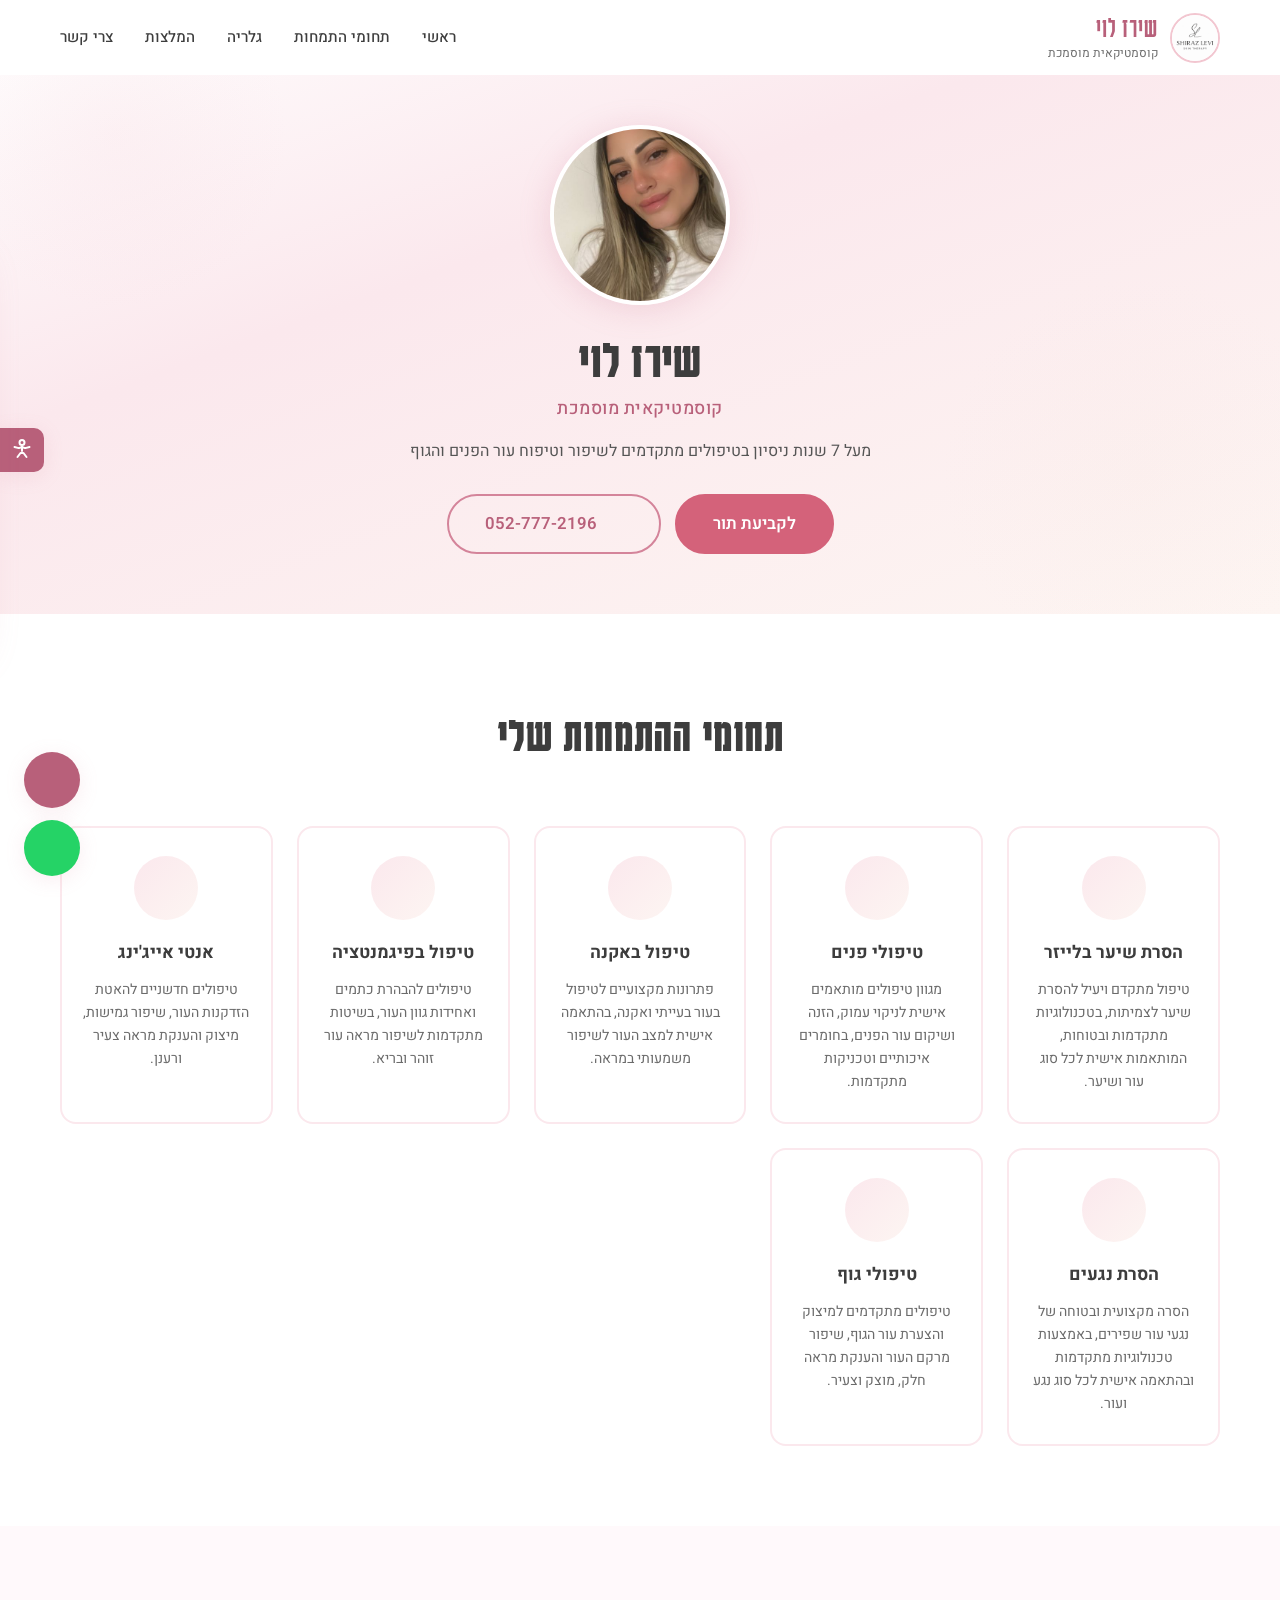
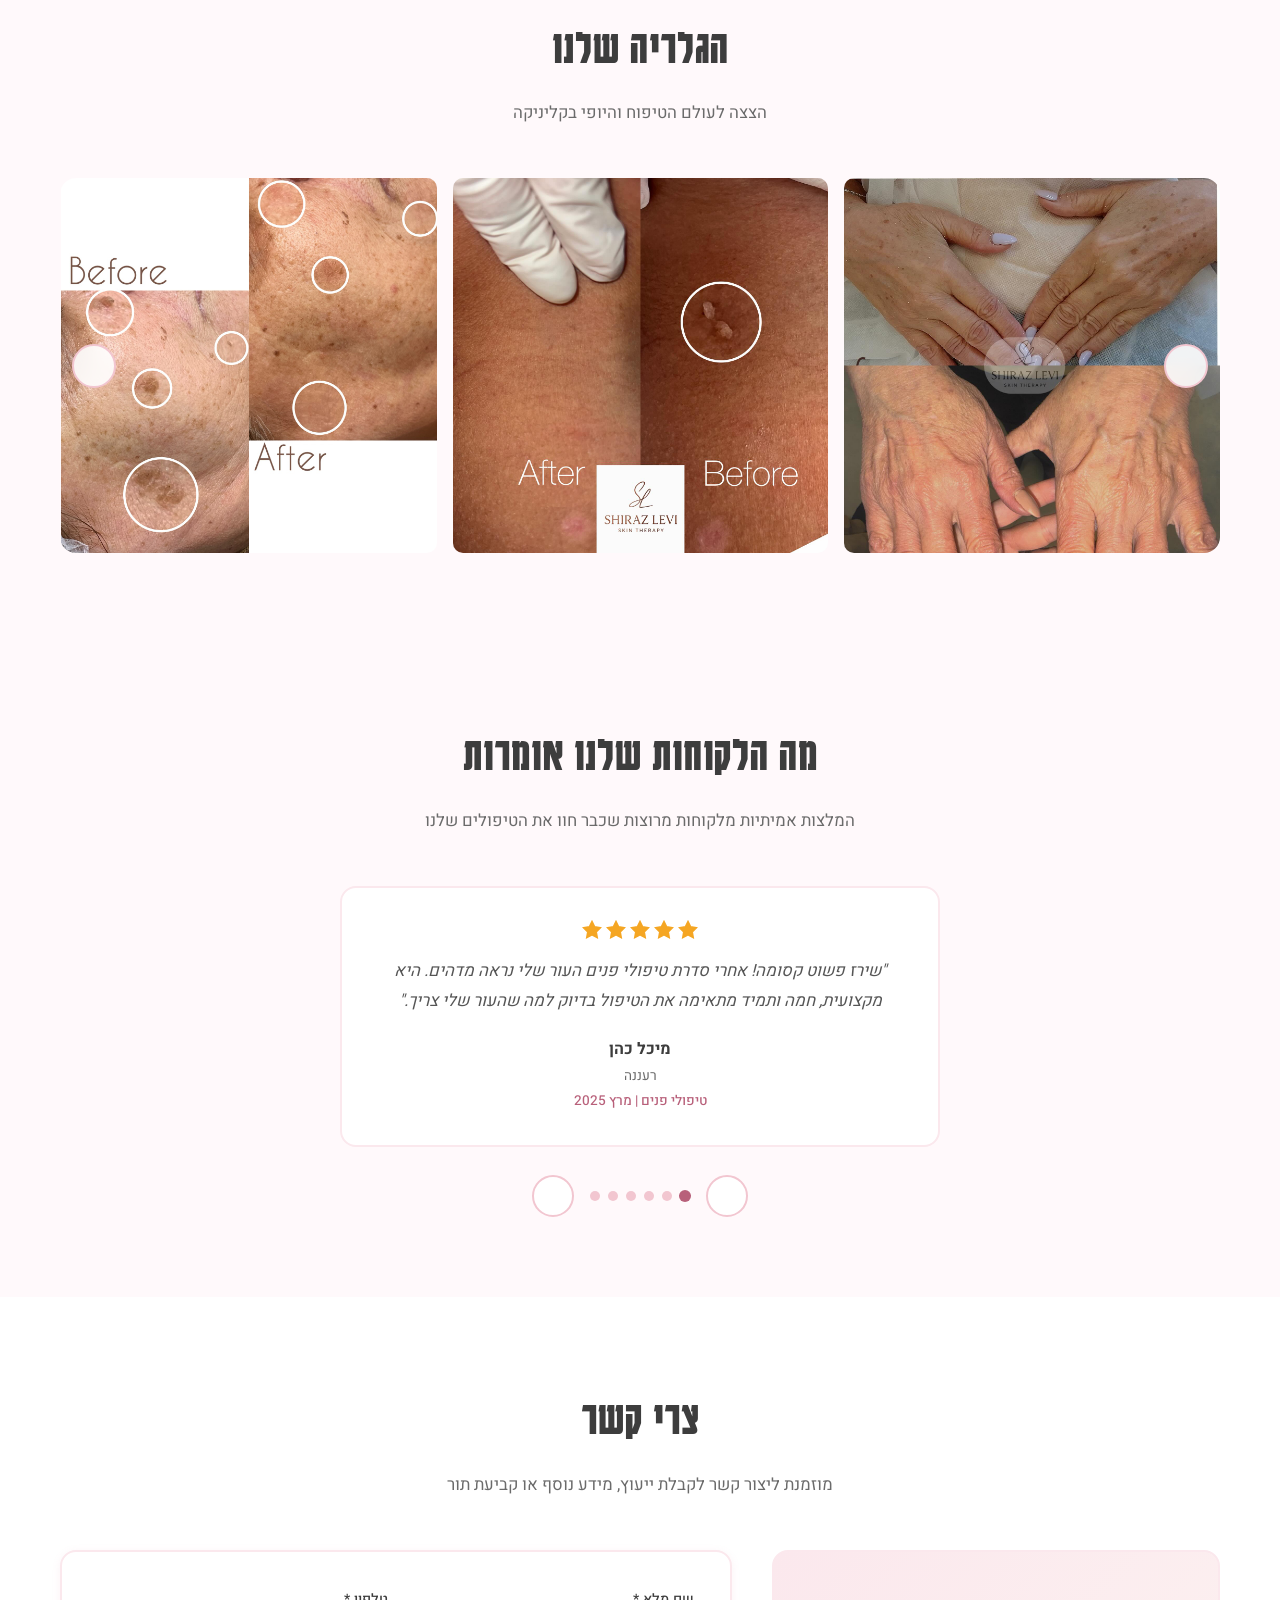
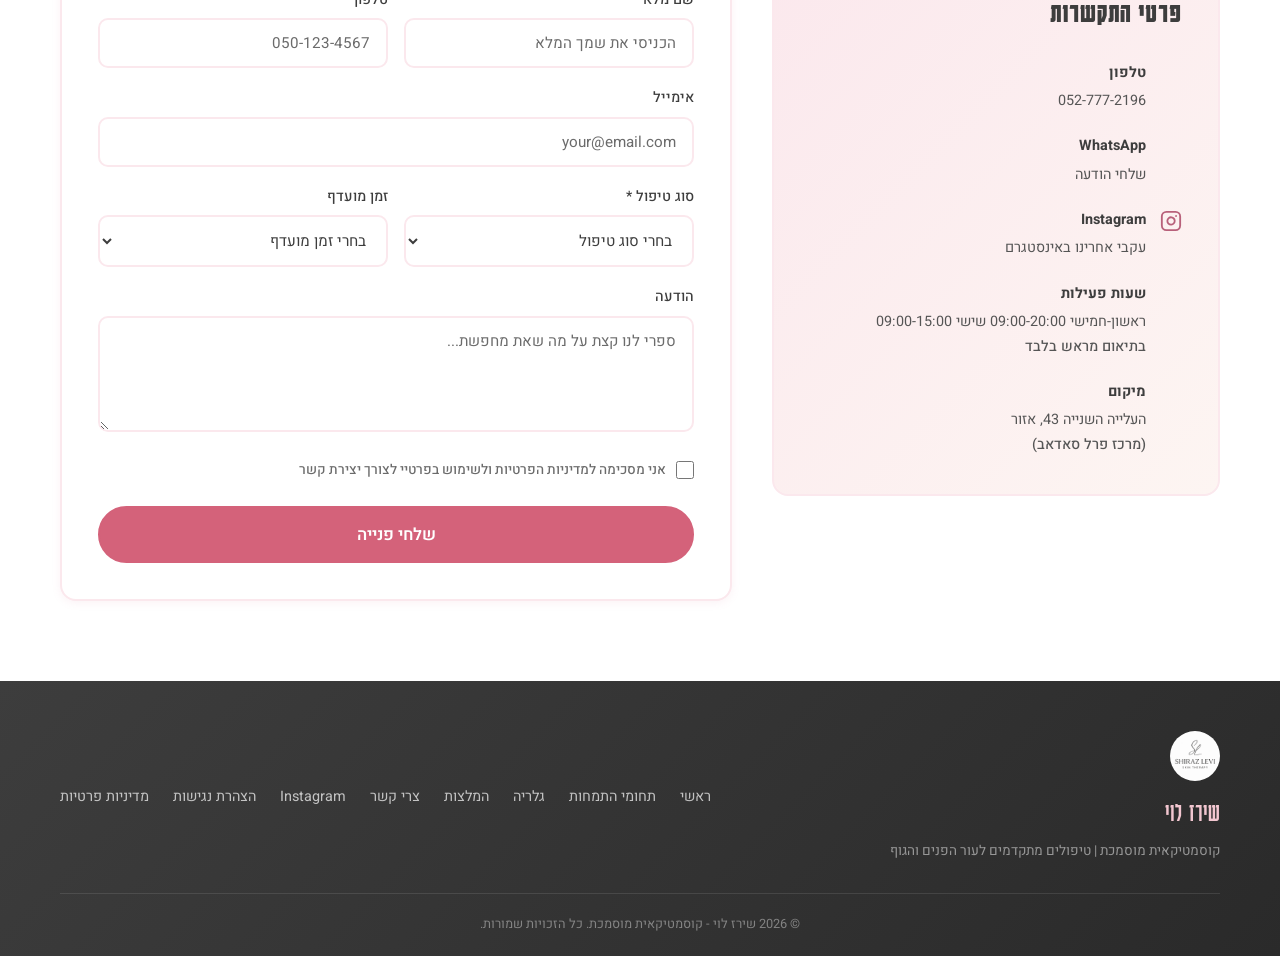
==== index.html @ 53b496c0 "Update hours and add 2 new services - Hours: Sun-Thu 09:00-20:00, Fri 09:00-15:00 - New services: sk" ====
<!DOCTYPE html>
<html lang="he" dir="rtl">
<head>
    <meta charset="UTF-8">
    <meta name="viewport" content="width=device-width, initial-scale=1.0">
    <title>שירז לוי - קוסמטיקאית מוסמכת | טיפולי פנים וגוף מתקדמים</title>
    <meta name="description" content="שירז לוי, קוסמטיקאית מוסמכת עם ניסיון של למעלה מ-7 שנים. טיפולי פנים, הסרת שיער בלייזר, טיפול באקנה, פיגמנטציה ואנטי אייג'ינג.">
    <meta name="keywords" content="קוסמטיקאית, טיפולי פנים, הסרת שיער בלייזר, אקנה, פיגמנטציה, אנטי אייג'ינג, טיפוח עור, שירז לוי">
    <meta property="og:title" content="שירז לוי - קוסמטיקאית מוסמכת">
    <meta property="og:description" content="טיפולי פנים, הסרת שיער בלייזר, טיפול באקנה, פיגמנטציה ואנטי אייג'ינג. מעל 7 שנות ניסיון.">
    <meta property="og:image" content="Images/logo 4.png">
    <meta property="og:type" content="website">
    <link rel="icon" type="image/png" href="Images/logo 4.png">
    <link rel="preconnect" href="https://fonts.googleapis.com">
    <link rel="preconnect" href="https://fonts.gstatic.com" crossorigin>
    <link href="https://fonts.googleapis.com/css2?family=Heebo:wght@300;400;500;600;700&family=Suez+One&family=Karantina:wght@300;400;700&display=swap" rel="stylesheet">
    <link rel="stylesheet" href="style.css">
</head>
<body>
    <!-- Skip Navigation -->
    <a href="#services" class="skip-link">דלגי לתוכן העיקרי</a>

    <!-- Header -->
    <header class="header" id="header">
        <div class="container">
            <nav class="nav">
                <a href="#home" class="logo">
                    <img src="Images/logo 4.png" alt="שירז לוי - קוסמטיקאית" class="logo-img">
                    <div class="logo-text">
                        <span class="logo-name">שירז לוי</span>
                        <span class="logo-title">קוסמטיקאית מוסמכת</span>
                    </div>
                </a>

                <ul class="nav-links" id="navLinks">
                    <li><a href="#home">ראשי</a></li>
                    <li><a href="#services">תחומי התמחות</a></li>
                    <li><a href="#gallery">גלריה</a></li>
                    <li><a href="#testimonials">המלצות</a></li>
                    <li><a href="#contact">צרי קשר</a></li>
                </ul>

                <button class="mobile-menu-btn" id="mobileMenuBtn" aria-label="תפריט">
                    <span></span>
                    <span></span>
                    <span></span>
                </button>
            </nav>
        </div>
    </header>

    <!-- Hero Section -->
    <section class="hero" id="home">
        <div class="hero-decoration hero-decoration--top-left"></div>
        <div class="hero-decoration hero-decoration--bottom-right"></div>
        <div class="container">
            <div class="hero-compact">
                <div class="hero-portrait">
                    <div class="hero-portrait-flip">
                        <div class="hero-portrait-front">
                            <img src="Images/Shiraz Levi.png" alt="שירז לוי - קוסמטיקאית מוסמכת">
                        </div>
                        <div class="hero-portrait-back">
                            <img src="Images/logo 4.png" alt="Shiraz Levi - Skin Therapy">
                        </div>
                    </div>
                </div>
                <h1 class="hero-title">שירז לוי</h1>
                <p class="hero-role">קוסמטיקאית מוסמכת</p>
                <p class="hero-subtitle">מעל 7 שנות ניסיון בטיפולים מתקדמים לשיפור וטיפוח עור הפנים והגוף</p>
                <div class="hero-cta">
                    <a href="#contact" class="btn btn-primary btn-lg">לקביעת תור</a>
                    <a href="tel:052-777-2196" class="btn btn-outline btn-lg">
                        <i data-lucide="phone"></i> 052-777-2196
                    </a>
                </div>
            </div>
        </div>
    </section>

    <!-- Services Section -->
    <section class="services" id="services">
        <div class="container">
            <div class="section-header">
                <h2 class="section-title-script">תחומי ההתמחות שלי</h2>
            </div>
            <div class="services-grid">
                <!-- Service 1: Laser Hair Removal -->
                <div class="service-card" data-animate>
                    <div class="service-icon">
                        <i data-lucide="sparkles"></i>
                    </div>
                    <h3>הסרת שיער בלייזר</h3>
                    <p>טיפול מתקדם ויעיל להסרת שיער לצמיתות, בטכנולוגיות מתקדמות ובטוחות, המותאמות אישית לכל סוג עור ושיער.</p>
                </div>

                <!-- Service 2: Facial Treatments -->
                <div class="service-card" data-animate>
                    <div class="service-icon">
                        <i data-lucide="flower-2"></i>
                    </div>
                    <h3>טיפולי פנים</h3>
                    <p>מגוון טיפולים מותאמים אישית לניקוי עמוק, הזנה ושיקום עור הפנים, בחומרים איכותיים וטכניקות מתקדמות.</p>
                </div>

                <!-- Service 3: Acne Treatment -->
                <div class="service-card" data-animate>
                    <div class="service-icon">
                        <i data-lucide="heart"></i>
                    </div>
                    <h3>טיפול באקנה</h3>
                    <p>פתרונות מקצועיים לטיפול בעור בעייתי ואקנה, בהתאמה אישית למצב העור לשיפור משמעותי במראה.</p>
                </div>

                <!-- Service 4: Pigmentation -->
                <div class="service-card" data-animate>
                    <div class="service-icon">
                        <i data-lucide="sun"></i>
                    </div>
                    <h3>טיפול בפיגמנטציה</h3>
                    <p>טיפולים להבהרת כתמים ואחידות גוון העור, בשיטות מתקדמות לשיפור מראה עור זוהר ובריא.</p>
                </div>

                <!-- Service 5: Anti-Aging -->
                <div class="service-card" data-animate>
                    <div class="service-icon">
                        <i data-lucide="gem"></i>
                    </div>
                    <h3>אנטי אייג'ינג</h3>
                    <p>טיפולים חדשניים להאטת הזדקנות העור, שיפור גמישות, מיצוק והענקת מראה צעיר ורענן.</p>
                </div>

                <!-- Service 6: Skin Lesion Removal -->
                <div class="service-card" data-animate>
                    <div class="service-icon">
                        <i data-lucide="scissors"></i>
                    </div>
                    <h3>הסרת נגעים</h3>
                    <p>הסרה מקצועית ובטוחה של נגעי עור שפירים, באמצעות טכנולוגיות מתקדמות ובהתאמה אישית לכל סוג נגע ועור.</p>
                </div>

                <!-- Service 7: Body Treatments -->
                <div class="service-card" data-animate>
                    <div class="service-icon">
                        <i data-lucide="person-standing"></i>
                    </div>
                    <h3>טיפולי גוף</h3>
                    <p>טיפולים מתקדמים למיצוק והצערת עור הגוף, שיפור מרקם העור והענקת מראה חלק, מוצק וצעיר.</p>
                </div>
            </div>
        </div>
    </section>

    <!-- Gallery Section -->
    <section class="gallery" id="gallery" aria-label="גלריית תמונות">
        <div class="container">
            <div class="section-header">
                <h2 class="section-title-script">הגלריה שלנו</h2>
                <p>הצצה לעולם הטיפוח והיופי בקליניקה</p>
            </div>
            <div class="gallery-slider">
                <div class="gallery-track" id="galleryTrack">
                    <div class="gallery-slide"><img src="Images/shiraz_levi_skin_terapy_1765266962_3783655974285144648_244379514.jpg" alt="תוצאות טיפול הצערת עור כפות הידיים - לפני ואחרי"></div>
                    <div class="gallery-slide"><img src="Images/shiraz_levi_skin_terapy_1763289561_3767068329635489215_244379514.jpg" alt="תוצאות הסרת נגעי עור - לפני ואחרי"></div>
                    <div class="gallery-slide"><img src="Images/shiraz_levi_skin_terapy_1751810030_3670771044306742542_244379514.jpg" alt="תוצאות טיפול בפיגמנטציה בעור הפנים - לפני ואחרי"></div>
                    <div class="gallery-slide"><img src="Images/shiraz_levi_skin_terapy_1751810030_3670771044315078983_244379514.jpg" alt="תוצאות טיפול לשיפור מרקם עור הפנים - לפני ואחרי"></div>
                    <div class="gallery-slide"><img src="Images/shiraz_levi_skin_terapy_1742915886_3596161557306877228_244379514.jpg" alt="תוצאות טיפול באקנה ושיפור מראה העור - לפני ואחרי"></div>
                    <div class="gallery-slide"><img src="Images/shiraz_levi_skin_terapy_1738851873_3562070149000539733_244379514.jpg" alt="תוצאות הסרת שומה קוסמטית - לפני ואחרי"></div>
                    <div class="gallery-slide"><img src="Images/shiraz_levi_skin_terapy_1742228384_3590394375188884012_244379514.jpg" alt="שלבי טיפול להסרת נגע עור ושיקום - ארבעה שלבים"></div>
                    <div class="gallery-slide"><img src="Images/shiraz_levi_skin_terapy_1733422659_3516526599421028712_244379514.jpg" alt="תוצאות טיפול בפיגמנטציה ואקנה בעור הפנים"></div>
                    <div class="gallery-slide"><img src="Images/shiraz_levi_skin_terapy_1732994319_3512933423649050347_244379514.jpg" alt="מוצרי טיפוח מקצועיים של Circadia בקליניקה"></div>
                    <div class="gallery-slide"><img src="Images/shiraz_levi_skin_terapy_1723986826_3437373096136279384_244379514.jpg" alt="מידע על חומצה סליצילית - יתרונות לטיפוח העור"></div>
                    <div class="gallery-slide"><img src="Images/shiraz_levi_skin_terapy_1723724482_3435172397868768382_244379514.jpg" alt="תוצאות טיפול אנטי אייג'ינג באזור הצוואר - לפני ואחרי"></div>
                    <div class="gallery-slide"><img src="Images/shiraz_levi_skin_terapy_1721024758_3412525466390779004_244379514.jpg" alt="תוצאות טיפול באקנה בעור הפנים - ארבעה שלבי שיפור"></div>
                    <div class="gallery-slide"><img src="Images/shiraz_levi_skin_terapy_1721024758_3412525466390733743_244379514.jpg" alt="תוצאות טיפול באקנה באזור הלחי והסנטר - לפני ואחרי"></div>
                    <div class="gallery-slide"><img src="Images/shiraz_levi_skin_terapy_1719327578_3398288487642025199_244379514.jpg" alt="תוצאות טיפול אנטי אייג'ינג להחלקת קמטים במצח - לפני ואחרי"></div>
                    <div class="gallery-slide"><img src="Images/shiraz_levi_skin_terapy_1714668367_3359204195389566390_244379514.jpg" alt="תוצאות טיפול לשיפור מרקם עור הפנים ואקנה - לפני ואחרי"></div>
                    <div class="gallery-slide"><img src="Images/shiraz_levi_skin_terapy_1714668581_3359205993361862886_244379514.jpg" alt="תוצאות טיפול פנים להענקת זוהר ומראה רענן - לפני ואחרי"></div>
                    <div class="gallery-slide"><img src="Images/shiraz_levi_skin_terapy_1715152961_3363269262045153929_244379514.jpg" alt="תוצאות טיפול באקנה באזור הסנטר והלסת - לפני ואחרי"></div>
                </div>
                <button class="gallery-btn gallery-btn--prev" id="galleryPrev" aria-label="הקודם">
                    <i data-lucide="chevron-right"></i>
                </button>
                <button class="gallery-btn gallery-btn--next" id="galleryNext" aria-label="הבא">
                    <i data-lucide="chevron-left"></i>
                </button>
            </div>
        </div>
    </section>

    <!-- Testimonials Section -->
    <section class="testimonials" id="testimonials">
        <div class="container">
            <div class="section-header">
                <h2 class="section-title-script">מה הלקוחות שלנו אומרות</h2>
                <p>המלצות אמיתיות מלקוחות מרוצות שכבר חוו את הטיפולים שלנו</p>
            </div>
            <div class="testimonials-carousel">
                <div class="testimonials-track" id="testimonialsTrack">
                    <!-- Testimonials injected by JS -->
                </div>
                <div class="carousel-controls">
                    <button class="carousel-btn prev" id="prevBtn" aria-label="הקודם">
                        <i data-lucide="chevron-right"></i>
                    </button>
                    <div class="carousel-dots" id="carouselDots"></div>
                    <button class="carousel-btn next" id="nextBtn" aria-label="הבא">
                        <i data-lucide="chevron-left"></i>
                    </button>
                </div>
            </div>
        </div>
    </section>

    <!-- Contact Section -->
    <section class="contact" id="contact">
        <div class="container">
            <div class="section-header">
                <h2 class="section-title-script">צרי קשר</h2>
                <p>מוזמנת ליצור קשר לקבלת ייעוץ, מידע נוסף או קביעת תור</p>
            </div>
            <div class="contact-grid">
                <!-- Contact Info -->
                <div class="contact-info">
                    <div class="contact-card">
                        <h3>פרטי התקשרות</h3>
                        <div class="contact-item">
                            <i data-lucide="phone"></i>
                            <div>
                                <strong>טלפון</strong>
                                <a href="tel:052-777-2196">052-777-2196</a>
                            </div>
                        </div>
                        <div class="contact-item">
                            <i data-lucide="message-circle"></i>
                            <div>
                                <strong>WhatsApp</strong>
                                <a href="https://wa.me/972527772196">שלחי הודעה</a>
                            </div>
                        </div>
                        <div class="contact-item">
                            <svg xmlns="http://www.w3.org/2000/svg" width="22" height="22" viewBox="0 0 24 24" fill="none" stroke="currentColor" stroke-width="2" stroke-linecap="round" stroke-linejoin="round"><rect x="2" y="2" width="20" height="20" rx="5" ry="5"></rect><path d="M16 11.37A4 4 0 1 1 12.63 8 4 4 0 0 1 16 11.37z"></path><line x1="17.5" y1="6.5" x2="17.51" y2="6.5"></line></svg>
                            <div>
                                <strong>Instagram</strong>
                                <a href="https://www.instagram.com/shiraz_levi_skin_terapy/" target="_blank" rel="noopener">עקבי אחרינו באינסטגרם</a>
                            </div>
                        </div>
                        <div class="contact-item">
                            <i data-lucide="clock"></i>
                            <div>
                                <strong>שעות פעילות</strong>
                                <span>ראשון-חמישי 09:00-20:00</span>
                                <span>שישי 09:00-15:00</span>
                                <span class="contact-note">בתיאום מראש בלבד</span>
                            </div>
                        </div>
                        <div class="contact-item">
                            <i data-lucide="map-pin"></i>
                            <div>
                                <strong>מיקום</strong>
                                <span>העלייה השנייה 43, אזור</span>
                                <span class="contact-note">(מרכז פרל סאדאב)</span>
                            </div>
                        </div>
                    </div>
                </div>

                <!-- Contact Form -->
                <div class="contact-form-wrapper">
                    <form class="contact-form" id="contactForm">
                        <div class="form-row">
                            <div class="form-group">
                                <label for="fullName">שם מלא *</label>
                                <input type="text" id="fullName" name="fullName" placeholder="הכניסי את שמך המלא" required>
                            </div>
                            <div class="form-group">
                                <label for="phone">טלפון *</label>
                                <input type="tel" id="phone" name="phone" placeholder="050-123-4567" required>
                            </div>
                        </div>
                        <div class="form-group">
                            <label for="email">אימייל</label>
                            <input type="email" id="email" name="email" placeholder="your@email.com">
                        </div>
                        <div class="form-row">
                            <div class="form-group">
                                <label for="topic">סוג טיפול *</label>
                                <select id="topic" name="topic" required>
                                    <option value="">בחרי סוג טיפול</option>
                                    <option value="LaserHairRemoval">הסרת שיער בלייזר</option>
                                    <option value="FacialTreatment">טיפולי פנים</option>
                                    <option value="Acne">טיפול באקנה</option>
                                    <option value="Pigmentation">טיפול בפיגמנטציה</option>
                                    <option value="AntiAging">אנטי אייג'ינג</option>
                                    <option value="LesionRemoval">הסרת נגעים</option>
                                    <option value="BodyTreatment">טיפולי גוף - מיצוק והצערה</option>
                                    <option value="Consultation">ייעוץ</option>
                                    <option value="Other">אחר</option>
                                </select>
                            </div>
                            <div class="form-group">
                                <label for="preferredTime">זמן מועדף</label>
                                <select id="preferredTime" name="preferredTime">
                                    <option value="">בחרי זמן מועדף</option>
                                    <option value="Morning">בוקר (09:00-12:00)</option>
                                    <option value="Noon">צהריים (12:00-15:00)</option>
                                    <option value="Afternoon">אחר הצהריים (15:00-18:00)</option>
                                    <option value="Evening">ערב (18:00-20:00)</option>
                                    <option value="Flexible">גמישה</option>
                                </select>
                            </div>
                        </div>
                        <div class="form-group">
                            <label for="message">הודעה</label>
                            <textarea id="message" name="message" rows="4" placeholder="ספרי לנו קצת על מה שאת מחפשת..."></textarea>
                        </div>
                        <div class="form-group form-checkbox">
                            <input type="checkbox" id="privacy" name="privacy" required>
                            <label for="privacy">אני מסכימה ל<a href="privacy.html" target="_blank">מדיניות הפרטיות</a> ולשימוש בפרטיי לצורך יצירת קשר</label>
                        </div>
                        <button type="submit" class="btn btn-primary btn-lg btn-full">
                            שלחי פנייה
                        </button>
                    </form>
                </div>
            </div>
        </div>
    </section>

    <!-- Footer -->
    <footer class="footer">
        <div class="container">
            <div class="footer-content">
                <div class="footer-brand">
                    <img src="Images/logo 4.png" alt="שירז לוי" class="footer-logo">
                    <p class="footer-name">שירז לוי</p>
                    <p class="footer-tagline">קוסמטיקאית מוסמכת | טיפולים מתקדמים לעור הפנים והגוף</p>
                </div>
                <div class="footer-links">
                    <a href="#home">ראשי</a>
                    <a href="#services">תחומי התמחות</a>
                    <a href="#gallery">גלריה</a>
                    <a href="#testimonials">המלצות</a>
                    <a href="#contact">צרי קשר</a>
                    <a href="https://www.instagram.com/shiraz_levi_skin_terapy/" target="_blank" rel="noopener">Instagram</a>
                    <a href="accessibility.html">הצהרת נגישות</a>
                    <a href="privacy.html">מדיניות פרטיות</a>
                </div>
            </div>
            <div class="footer-bottom">
                <p>&copy; 2026 שירז לוי - קוסמטיקאית מוסמכת. כל הזכויות שמורות.</p>
            </div>
        </div>
    </footer>

    <!-- Floating Action Buttons -->
    <div class="fab-container">
        <a href="tel:052-777-2196" class="fab fab-phone" aria-label="התקשרי עכשיו">
            <i data-lucide="phone"></i>
        </a>
        <a href="https://wa.me/972527772196?text=היי שירז, אשמח לקבוע תור לטיפול" class="fab fab-whatsapp" aria-label="WhatsApp">
            <i data-lucide="message-circle"></i>
        </a>
    </div>

    <!-- Scripts -->
    <script src="https://unpkg.com/lucide@0.460.0"></script>
    <script src="script.js"></script>
</body>
</html>
---- style.css ----
/* ===== CSS Variables ===== */
:root {
    --primary: #D4849A;
    --primary-light: #F2C6D0;
    --primary-lighter: #FBE8ED;
    --primary-dark: #B8607A;
    --accent: #E8A0B4;
    --cta: #D4627A;
    --cta-hover: #C04D65;
    --nude: #F5E1DA;
    --nude-light: #FDF5F2;
    --charcoal: #3D3D3D;
    --text: #555555;
    --text-light: #6B6B6B;
    --gray-50: #FFF9FB;
    --gray-100: #FFF0F5;
    --white: #FFFFFF;
    --shadow-sm: 0 2px 8px rgba(212, 132, 154, 0.1);
    --shadow-md: 0 4px 20px rgba(212, 132, 154, 0.15);
    --shadow-lg: 0 8px 40px rgba(212, 132, 154, 0.2);
    --radius: 16px;
    --radius-sm: 10px;
    --radius-lg: 24px;
    --transition: 0.3s ease;
    --font-body: 'Heebo', sans-serif;
    --font-script: 'Karantina', cursive;
    --font-elegant: 'Suez One', serif;
}

/* ===== Reset & Base ===== */
*,
*::before,
*::after {
    box-sizing: border-box;
    margin: 0;
    padding: 0;
}

html {
    scroll-behavior: smooth;
    direction: rtl;
}

body {
    font-family: var(--font-body);
    color: var(--text);
    background: var(--white);
    line-height: 1.7;
    overflow-x: hidden;
}

a {
    text-decoration: none;
    color: inherit;
    transition: color var(--transition);
}

img {
    max-width: 100%;
    height: auto;
    display: block;
}

ul {
    list-style: none;
}

.container {
    max-width: 1200px;
    margin: 0 auto;
    padding: 0 20px;
}

/* ===== Buttons ===== */
.btn {
    display: inline-flex;
    align-items: center;
    justify-content: center;
    gap: 8px;
    padding: 12px 28px;
    border: 2px solid transparent;
    border-radius: 50px;
    font-family: var(--font-body);
    font-size: 1rem;
    font-weight: 600;
    cursor: pointer;
    transition: all var(--transition);
    white-space: nowrap;
}

.btn svg,
.btn i {
    width: 18px;
    height: 18px;
}

.btn-primary {
    background: var(--cta);
    color: var(--white);
    border-color: var(--cta);
}

.btn-primary:hover {
    background: var(--cta-hover);
    border-color: var(--cta-hover);
    transform: translateY(-2px);
    box-shadow: var(--shadow-md);
}

.btn-outline {
    background: transparent;
    color: var(--primary-dark);
    border-color: var(--primary);
}

.btn-outline:hover {
    background: var(--primary);
    color: var(--white);
    transform: translateY(-2px);
}

.btn-cta {
    background: var(--cta);
    color: var(--white);
    border-color: var(--cta);
    padding: 14px 36px;
    font-size: 1.1rem;
}

.btn-cta:hover {
    background: var(--cta-hover);
    border-color: var(--cta-hover);
    transform: translateY(-2px);
    box-shadow: var(--shadow-lg);
}

.btn-lg {
    padding: 14px 36px;
    font-size: 1.05rem;
}

.btn-full {
    width: 100%;
}

/* ===== Header ===== */
.header {
    position: fixed;
    top: 0;
    left: 0;
    right: 0;
    z-index: 1000;
    background: rgba(255, 255, 255, 0.97);
    backdrop-filter: blur(10px);
    transition: box-shadow var(--transition);
}

.header.scrolled {
    box-shadow: 0 2px 20px rgba(212, 132, 154, 0.12);
}

.nav {
    display: flex;
    align-items: center;
    justify-content: space-between;
    height: 75px;
}

.logo {
    display: flex;
    align-items: center;
    gap: 12px;
}

.logo-img {
    width: 50px;
    height: 50px;
    border-radius: 50%;
    object-fit: cover;
    border: 2.5px solid var(--primary-light);
}

.logo-text {
    display: flex;
    flex-direction: column;
}

.logo-name {
    font-family: var(--font-script);
    font-size: 1.8rem;
    color: var(--primary-dark);
    line-height: 1.1;
    letter-spacing: 1px;
}

.logo-title {
    font-size: 0.75rem;
    color: var(--text-light);
    font-weight: 400;
}

.nav-links {
    display: flex;
    align-items: center;
    gap: 32px;
}

.nav-links a {
    font-size: 0.95rem;
    font-weight: 500;
    color: var(--charcoal);
    position: relative;
    padding: 4px 0;
}

.nav-links a::after {
    content: '';
    position: absolute;
    bottom: 0;
    right: 0;
    width: 0;
    height: 2px;
    background: var(--primary);
    transition: width var(--transition);
    border-radius: 2px;
}

.nav-links a:hover::after,
.nav-links a.active::after {
    width: 100%;
}

.nav-links a:hover {
    color: var(--primary-dark);
}

/* Mobile Menu Button */
.mobile-menu-btn {
    display: none;
    flex-direction: column;
    gap: 5px;
    background: none;
    border: none;
    cursor: pointer;
    padding: 8px;
}

.mobile-menu-btn span {
    display: block;
    width: 26px;
    height: 2.5px;
    background: var(--charcoal);
    border-radius: 3px;
    transition: all var(--transition);
}

.mobile-menu-btn.active span:nth-child(1) {
    transform: translateY(7.5px) rotate(45deg);
}

.mobile-menu-btn.active span:nth-child(2) {
    opacity: 0;
}

.mobile-menu-btn.active span:nth-child(3) {
    transform: translateY(-7.5px) rotate(-45deg);
}

/* ===== Hero Section ===== */
.hero {
    position: relative;
    display: flex;
    align-items: center;
    background: linear-gradient(160deg, var(--white) 0%, var(--primary-lighter) 40%, var(--nude-light) 100%);
    padding-top: 75px;
    overflow: hidden;
}

.hero-decoration {
    position: absolute;
    border-radius: 50%;
    pointer-events: none;
    opacity: 0.12;
}

.hero-decoration--top-left {
    top: -40px;
    left: -60px;
    background: radial-gradient(circle, var(--primary-light) 0%, transparent 70%);
    width: 350px;
    height: 350px;
}

.hero-decoration--bottom-right {
    bottom: -60px;
    right: -60px;
    background: radial-gradient(circle, var(--nude) 0%, transparent 70%);
    width: 400px;
    height: 400px;
}

.hero-compact {
    display: flex;
    flex-direction: column;
    align-items: center;
    text-align: center;
    padding: 50px 0 60px;
    position: relative;
    z-index: 2;
}

.hero-portrait {
    margin-bottom: 24px;
    perspective: 800px;
}

.hero-portrait-flip {
    width: 180px;
    height: 180px;
    position: relative;
    transition: transform 0.7s ease;
    transform-style: preserve-3d;
    cursor: pointer;
}

.hero-portrait:hover .hero-portrait-flip {
    transform: rotateY(180deg);
}

.hero-portrait-front,
.hero-portrait-back {
    position: absolute;
    inset: 0;
    border-radius: 50%;
    overflow: hidden;
    backface-visibility: hidden;
    border: 4px solid var(--white);
    box-shadow: 0 4px 30px rgba(212, 132, 154, 0.25);
}

.hero-portrait-front img,
.hero-portrait-back img {
    width: 100%;
    height: 100%;
    object-fit: cover;
}

.hero-portrait-back {
    transform: rotateY(180deg);
    background: var(--white);
}

.hero-portrait-back img {
    object-fit: contain;
    padding: 10px;
}

.hero-title {
    font-family: var(--font-script);
    font-size: 3.2rem;
    color: var(--charcoal);
    margin-bottom: 4px;
    line-height: 1.2;
    letter-spacing: 1px;
}

.hero-role {
    font-size: 1.1rem;
    color: var(--primary-dark);
    font-weight: 500;
    margin-bottom: 14px;
    letter-spacing: 0.5px;
}

.hero-subtitle {
    font-size: 1rem;
    color: var(--text);
    line-height: 1.7;
    max-width: 480px;
    margin-bottom: 28px;
}

.hero-cta {
    display: flex;
    gap: 14px;
    flex-wrap: wrap;
    justify-content: center;
}

/* ===== Section Headers ===== */
.section-header {
    text-align: center;
    margin-bottom: 50px;
}

.section-title-script {
    font-family: var(--font-script);
    font-size: 3rem;
    color: var(--charcoal);
    margin-bottom: 12px;
    letter-spacing: 1px;
}

.section-header p {
    font-size: 1.05rem;
    color: var(--text-light);
    max-width: 600px;
    margin: 0 auto;
}

/* ===== Services Section ===== */
.services {
    padding: 80px 0;
    background: var(--white);
}

.services-grid {
    display: grid;
    grid-template-columns: repeat(auto-fit, minmax(200px, 1fr));
    gap: 24px;
}

.service-card {
    background: var(--white);
    border: 2px solid var(--primary-lighter);
    border-radius: var(--radius);
    padding: 28px 20px;
    text-align: center;
    transition: all var(--transition);
    opacity: 0;
    transform: translateY(30px);
}

.service-card.animate-in {
    opacity: 1;
    transform: translateY(0);
}

.service-card:hover {
    transform: translateY(-6px);
    box-shadow: var(--shadow-md);
    border-color: var(--primary-light);
}

.service-icon {
    width: 64px;
    height: 64px;
    border-radius: 50%;
    background: linear-gradient(135deg, var(--primary-lighter), var(--nude-light));
    display: flex;
    align-items: center;
    justify-content: center;
    margin: 0 auto 18px;
    transition: all var(--transition);
}

.service-icon i,
.service-icon svg {
    width: 28px;
    height: 28px;
    color: var(--primary-dark);
}

.service-card:hover .service-icon {
    background: linear-gradient(135deg, var(--primary-light), var(--primary));
}

.service-card:hover .service-icon i,
.service-card:hover .service-icon svg {
    color: var(--white);
}

.service-card h3 {
    font-size: 1.1rem;
    font-weight: 700;
    color: var(--charcoal);
    margin-bottom: 10px;
}

.service-card p {
    font-size: 0.88rem;
    color: var(--text-light);
    line-height: 1.65;
}

/* ===== Gallery Section ===== */
.gallery {
    padding: 80px 0;
    background: var(--gray-50);
}

.gallery-slider {
    position: relative;
    overflow: hidden;
    border-radius: var(--radius);
}

.gallery-track {
    display: flex;
    transition: transform 0.5s ease;
    gap: 16px;
}

.gallery-slide {
    flex: 0 0 calc(33.333% - 11px);
    border-radius: var(--radius-sm);
    overflow: hidden;
    aspect-ratio: 1 / 1;
    cursor: pointer;
}

.gallery-slide img {
    width: 100%;
    height: 100%;
    object-fit: cover;
    transition: transform 0.4s ease;
}

.gallery-slide:hover img,
.gallery-slide:focus-visible img {
    transform: scale(1.05);
}

.gallery-slide:focus-visible {
    outline: 3px solid var(--primary-dark);
    outline-offset: 2px;
}

.gallery-btn {
    position: absolute;
    top: 50%;
    transform: translateY(-50%);
    width: 44px;
    height: 44px;
    border-radius: 50%;
    border: 2px solid var(--primary-light);
    background: rgba(255, 255, 255, 0.9);
    backdrop-filter: blur(8px);
    cursor: pointer;
    display: flex;
    align-items: center;
    justify-content: center;
    color: var(--primary-dark);
    z-index: 5;
    transition: all var(--transition);
}

.gallery-btn:hover {
    background: var(--primary);
    border-color: var(--primary);
    color: var(--white);
}

.gallery-btn svg {
    width: 22px;
    height: 22px;
}

.gallery-btn--prev {
    right: 12px;
}

.gallery-btn--next {
    left: 12px;
}

/* Gallery Lightbox */
.gallery-lightbox {
    position: fixed;
    inset: 0;
    background: rgba(0, 0, 0, 0.85);
    z-index: 2000;
    display: flex;
    align-items: center;
    justify-content: center;
    opacity: 0;
    pointer-events: none;
    transition: opacity 0.3s ease;
}

.gallery-lightbox.active {
    opacity: 1;
    pointer-events: all;
}

.gallery-lightbox img {
    max-width: 90%;
    max-height: 85vh;
    border-radius: var(--radius-sm);
    object-fit: contain;
}

.gallery-lightbox-close {
    position: absolute;
    top: 20px;
    left: 20px;
    width: 44px;
    height: 44px;
    border-radius: 50%;
    border: none;
    background: rgba(255, 255, 255, 0.15);
    color: var(--white);
    cursor: pointer;
    display: flex;
    align-items: center;
    justify-content: center;
    font-size: 1.5rem;
    transition: background var(--transition);
}

.gallery-lightbox-close:hover {
    background: rgba(255, 255, 255, 0.3);
}

@media (max-width: 768px) {
    .gallery-slide {
        flex: 0 0 calc(50% - 8px);
    }
}

@media (max-width: 480px) {
    .gallery-slide {
        flex: 0 0 100%;
    }
}

/* ===== Testimonials ===== */
.testimonials {
    padding: 80px 0;
    background: var(--gray-50);
}

.testimonials-carousel {
    position: relative;
    overflow: hidden;
    margin: 0 -20px;
    padding: 0 20px;
}

.testimonials-track {
    display: flex;
    transition: transform 0.5s ease;
}

.testimonial-card {
    flex: 0 0 100%;
    padding: 0 10px;
}

.testimonial-inner {
    background: var(--white);
    border-radius: var(--radius);
    padding: 32px;
    border: 2px solid var(--primary-lighter);
    text-align: center;
    max-width: 600px;
    margin: 0 auto;
}

.testimonial-stars {
    display: flex;
    justify-content: center;
    gap: 4px;
    margin-bottom: 16px;
}

.testimonial-stars svg {
    width: 20px;
    height: 20px;
    fill: #F5A623;
    stroke: #F5A623;
}

.testimonial-text {
    font-size: 1.05rem;
    color: var(--text);
    line-height: 1.8;
    margin-bottom: 20px;
    font-style: italic;
}

.testimonial-author {
    display: flex;
    flex-direction: column;
    align-items: center;
    gap: 2px;
}

.testimonial-name {
    font-weight: 700;
    color: var(--charcoal);
    font-size: 1rem;
}

.testimonial-location {
    color: var(--text-light);
    font-size: 0.85rem;
}

.testimonial-service {
    color: var(--primary-dark);
    font-size: 0.85rem;
    font-weight: 500;
}

.carousel-controls {
    display: flex;
    align-items: center;
    justify-content: center;
    gap: 16px;
    margin-top: 28px;
}

.carousel-btn {
    width: 42px;
    height: 42px;
    border-radius: 50%;
    border: 2px solid var(--primary-light);
    background: var(--white);
    cursor: pointer;
    display: flex;
    align-items: center;
    justify-content: center;
    transition: all var(--transition);
    color: var(--primary-dark);
}

.carousel-btn:hover {
    background: var(--primary);
    border-color: var(--primary);
    color: var(--white);
}

.carousel-btn svg {
    width: 20px;
    height: 20px;
}

.carousel-dots {
    display: flex;
    gap: 8px;
}

.carousel-dot {
    width: 10px;
    height: 10px;
    border-radius: 50%;
    background: var(--primary-light);
    border: none;
    cursor: pointer;
    transition: all var(--transition);
}

.carousel-dot.active {
    background: var(--primary-dark);
    transform: scale(1.2);
}

/* ===== Contact Section ===== */
.contact {
    padding: 80px 0;
    background: var(--white);
}

.contact-grid {
    display: grid;
    grid-template-columns: 1fr 1.5fr;
    gap: 40px;
    align-items: start;
}

.contact-card {
    background: linear-gradient(135deg, var(--primary-lighter) 0%, var(--nude-light) 100%);
    border-radius: var(--radius);
    padding: 36px;
    border: 2px solid var(--primary-lighter);
}

.contact-card h3 {
    font-family: var(--font-script);
    font-size: 1.8rem;
    color: var(--charcoal);
    margin-bottom: 24px;
    letter-spacing: 1px;
}

.contact-item {
    display: flex;
    align-items: flex-start;
    gap: 14px;
    margin-bottom: 20px;
}

.contact-item:last-child {
    margin-bottom: 0;
}

.contact-item i,
.contact-item svg {
    width: 22px;
    height: 22px;
    color: var(--primary-dark);
    flex-shrink: 0;
    margin-top: 2px;
}

.contact-item strong {
    display: block;
    color: var(--charcoal);
    font-size: 0.9rem;
    margin-bottom: 2px;
}

.contact-item a,
.contact-item span {
    font-size: 0.9rem;
    color: var(--text);
}

.contact-item a:hover {
    color: var(--primary-dark);
}

.contact-note {
    display: block;
    font-size: 0.8rem;
    color: var(--primary-dark);
    font-weight: 500;
}

/* Contact Form */
.contact-form-wrapper {
    background: var(--white);
    border-radius: var(--radius);
    padding: 36px;
    border: 2px solid var(--primary-lighter);
    box-shadow: var(--shadow-sm);
}

.contact-form .form-row {
    display: grid;
    grid-template-columns: 1fr 1fr;
    gap: 16px;
}

.form-group {
    margin-bottom: 18px;
}

.form-group label {
    display: block;
    font-size: 0.9rem;
    font-weight: 500;
    color: var(--charcoal);
    margin-bottom: 6px;
}

.form-group input,
.form-group select,
.form-group textarea {
    width: 100%;
    padding: 12px 16px;
    border: 2px solid var(--primary-lighter);
    border-radius: var(--radius-sm);
    font-family: var(--font-body);
    font-size: 0.95rem;
    color: var(--charcoal);
    background: var(--white);
    transition: border-color var(--transition), box-shadow var(--transition);
    direction: rtl;
}

.form-group input::placeholder,
.form-group textarea::placeholder {
    color: var(--text-light);
}

.form-group input:focus,
.form-group select:focus,
.form-group textarea:focus {
    outline: none;
    border-color: var(--primary);
    box-shadow: 0 0 0 3px rgba(212, 132, 154, 0.15);
}

.form-checkbox {
    display: flex;
    align-items: center;
    gap: 10px;
    margin-bottom: 24px;
}

.form-checkbox input[type="checkbox"] {
    width: 18px;
    height: 18px;
    accent-color: var(--primary);
    flex-shrink: 0;
}

.form-checkbox label {
    margin-bottom: 0;
    font-size: 0.85rem;
    color: var(--text-light);
}

/* ===== Footer ===== */
.footer {
    background: linear-gradient(135deg, var(--charcoal) 0%, #2a2a2a 100%);
    color: rgba(255, 255, 255, 0.8);
    padding: 50px 0 0;
}

.footer-content {
    display: flex;
    justify-content: space-between;
    align-items: center;
    padding-bottom: 30px;
    border-bottom: 1px solid rgba(255, 255, 255, 0.1);
}

.footer-brand {
    display: flex;
    flex-direction: column;
    align-items: flex-start;
    gap: 6px;
}

.footer-logo {
    width: 50px;
    height: 50px;
    border-radius: 50%;
    object-fit: cover;
    margin-bottom: 4px;
}

.footer-name {
    font-family: var(--font-script);
    font-size: 1.6rem;
    color: var(--primary-light);
    letter-spacing: 1px;
}

.footer-tagline {
    font-size: 0.85rem;
    color: rgba(255, 255, 255, 0.5);
}

.footer-links {
    display: flex;
    gap: 24px;
}

.footer-links a {
    color: rgba(255, 255, 255, 0.7);
    font-size: 0.9rem;
    transition: color var(--transition);
}

.footer-links a:hover {
    color: var(--primary-light);
}

.footer-bottom {
    text-align: center;
    padding: 20px 0;
    font-size: 0.8rem;
    color: rgba(255, 255, 255, 0.4);
}

/* ===== Floating Action Buttons ===== */
.fab-container {
    position: fixed;
    bottom: 24px;
    left: 24px;
    z-index: 999;
    display: flex;
    flex-direction: column;
    gap: 12px;
}

.fab {
    width: 56px;
    height: 56px;
    border-radius: 50%;
    display: flex;
    align-items: center;
    justify-content: center;
    color: var(--white);
    box-shadow: var(--shadow-md);
    transition: all var(--transition);
}

.fab svg,
.fab i {
    width: 24px;
    height: 24px;
}

.fab-phone {
    background: var(--primary-dark);
}

.fab-phone:hover {
    background: var(--primary);
    transform: scale(1.1);
}

.fab-whatsapp {
    background: #25D366;
}

.fab-whatsapp:hover {
    background: #20BD5A;
    transform: scale(1.1);
}

/* ===== Skip Link ===== */
.skip-link {
    position: absolute;
    top: -100%;
    left: 50%;
    transform: translateX(-50%);
    background: var(--cta);
    color: var(--white);
    padding: 12px 24px;
    border-radius: 0 0 var(--radius-sm) var(--radius-sm);
    z-index: 9999;
    font-weight: 600;
    transition: top 0.3s ease;
}

.skip-link:focus {
    top: 0;
}

/* ===== Focus Indicators ===== */
*:focus-visible {
    outline: 3px solid var(--primary-dark);
    outline-offset: 2px;
    border-radius: 4px;
}

button:focus-visible,
a:focus-visible,
input:focus-visible,
select:focus-visible,
textarea:focus-visible {
    outline: 3px solid var(--primary-dark);
    outline-offset: 2px;
}

/* ===== Legal Pages ===== */
.legal-page {
    padding-top: 100px;
    padding-bottom: 60px;
    margin-top: 75px;
}

.legal-content {
    max-width: 800px;
    margin: 0 auto;
}

.legal-content .section-title-script {
    margin-bottom: 8px;
}

.legal-updated {
    text-align: center;
    color: var(--text-light);
    font-size: 0.9rem;
    margin-bottom: 40px;
}

.legal-section {
    margin-bottom: 32px;
}

.legal-section h2 {
    font-size: 1.2rem;
    font-weight: 700;
    color: var(--charcoal);
    margin-bottom: 12px;
    padding-bottom: 8px;
    border-bottom: 2px solid var(--primary-lighter);
}

.legal-section p {
    margin-bottom: 10px;
    line-height: 1.8;
}

.legal-section ul {
    padding-right: 20px;
    margin-bottom: 10px;
}

.legal-section ul li {
    list-style: disc;
    margin-bottom: 6px;
    line-height: 1.7;
}

.legal-contact-list li {
    list-style: none;
    margin-bottom: 8px;
}

.legal-section a {
    color: var(--primary-dark);
    text-decoration: underline;
}

.legal-section a:hover {
    color: var(--cta-hover);
}

.legal-back {
    text-align: center;
    margin-top: 40px;
}

/* ===== Accessibility Widget ===== */
.a11y-widget-btn {
    position: fixed;
    top: 50%;
    left: 0;
    transform: translateY(-50%);
    width: 44px;
    height: 44px;
    border-radius: 0 10px 10px 0;
    background: var(--primary-dark);
    color: var(--white);
    border: none;
    cursor: pointer;
    display: flex;
    align-items: center;
    justify-content: center;
    z-index: 1001;
    box-shadow: var(--shadow-md);
    transition: all var(--transition);
}

.a11y-widget-btn:hover {
    background: var(--cta);
    width: 50px;
}

.a11y-widget-btn svg {
    width: 24px;
    height: 24px;
}

.a11y-panel {
    position: fixed;
    top: 50%;
    left: -320px;
    transform: translateY(-50%);
    width: 300px;
    background: var(--white);
    border-radius: 0 var(--radius) var(--radius) 0;
    box-shadow: var(--shadow-lg);
    z-index: 1002;
    padding: 24px;
    transition: left 0.4s ease;
}

.a11y-panel.open {
    left: 0;
}

.a11y-panel h3 {
    font-size: 1.1rem;
    font-weight: 700;
    color: var(--charcoal);
    margin-bottom: 18px;
    text-align: center;
}

.a11y-option {
    display: flex;
    align-items: center;
    justify-content: space-between;
    padding: 12px 0;
    border-bottom: 1px solid var(--primary-lighter);
}

.a11y-option:last-child {
    border-bottom: none;
}

.a11y-option span {
    font-size: 0.9rem;
    color: var(--charcoal);
    font-weight: 500;
}

.a11y-option-btns {
    display: flex;
    gap: 6px;
}

.a11y-btn {
    width: 36px;
    height: 36px;
    border-radius: 8px;
    border: 2px solid var(--primary-lighter);
    background: var(--white);
    cursor: pointer;
    display: flex;
    align-items: center;
    justify-content: center;
    font-size: 0.85rem;
    font-weight: 700;
    color: var(--charcoal);
    transition: all var(--transition);
}

.a11y-btn:hover,
.a11y-btn.active {
    background: var(--primary);
    border-color: var(--primary);
    color: var(--white);
}

.a11y-reset {
    display: block;
    width: 100%;
    margin-top: 16px;
    padding: 10px;
    border: 2px solid var(--primary-lighter);
    border-radius: 8px;
    background: var(--white);
    cursor: pointer;
    font-family: var(--font-body);
    font-size: 0.85rem;
    font-weight: 600;
    color: var(--text);
    text-align: center;
    transition: all var(--transition);
}

.a11y-reset:hover {
    background: var(--primary-lighter);
    color: var(--charcoal);
}

/* High contrast mode */
body.high-contrast {
    --primary: #A0365A;
    --primary-light: #D4627A;
    --primary-lighter: #F5D0DA;
    --primary-dark: #7A1A3A;
    --accent: #C04D65;
    --cta: #A0365A;
    --cta-hover: #7A1A3A;
    --charcoal: #000000;
    --text: #1A1A1A;
    --text-light: #333333;
    --gray-50: #F5F5F5;
    --nude-light: #F0E0DA;
    background: #FFFFFF;
}

body.high-contrast .hero {
    background: #F5F5F5;
}

body.high-contrast .service-card,
body.high-contrast .testimonial-inner,
body.high-contrast .contact-card,
body.high-contrast .contact-form-wrapper {
    border-color: #999;
}

body.high-contrast .nav-links a,
body.high-contrast .footer-links a {
    color: #000000;
}

body.high-contrast .footer {
    background: #000000;
}

body.high-contrast .footer-links a,
body.high-contrast .footer-name {
    color: #FFFFFF;
}

/* Highlight links mode */
body.highlight-links a {
    outline: 2px solid var(--cta) !important;
    outline-offset: 2px;
}

/* Stop animations mode */
body.stop-animations *,
body.stop-animations *::before,
body.stop-animations *::after {
    animation-duration: 0s !important;
    animation-delay: 0s !important;
    transition-duration: 0s !important;
}

/* ===== Scroll Animations ===== */
@keyframes fadeInUp {
    from {
        opacity: 0;
        transform: translateY(30px);
    }
    to {
        opacity: 1;
        transform: translateY(0);
    }
}

/* ===== Responsive ===== */
@media (max-width: 1024px) {
    .services-grid {
        grid-template-columns: repeat(auto-fit, minmax(200px, 1fr));
    }

    .contact-grid {
        grid-template-columns: 1fr;
    }
}

@media (max-width: 768px) {
    .nav-links {
        display: none;
        position: fixed;
        top: 75px;
        left: 0;
        right: 0;
        background: var(--white);
        flex-direction: column;
        padding: 20px;
        gap: 0;
        box-shadow: var(--shadow-md);
        border-top: 2px solid var(--primary-lighter);
    }

    .nav-links.active {
        display: flex;
    }

    .nav-links li {
        width: 100%;
    }

    .nav-links a {
        display: block;
        padding: 14px 0;
        border-bottom: 1px solid var(--primary-lighter);
        font-size: 1.05rem;
    }

    .mobile-menu-btn {
        display: flex;
    }

    .hero-portrait-flip {
        width: 150px;
        height: 150px;
    }

    .hero-title {
        font-size: 2.6rem;
    }

    .hero-subtitle {
        font-size: 0.95rem;
    }

    .section-title-script {
        font-size: 2.4rem;
    }

    .services-grid {
        grid-template-columns: 1fr 1fr;
        gap: 16px;
    }

    .cta-text {
        font-size: 1.8rem;
    }

    .contact-form .form-row {
        grid-template-columns: 1fr;
    }

    .footer-content {
        flex-direction: column;
        text-align: center;
        gap: 20px;
    }

    .footer-brand {
        align-items: center;
    }

    .footer-links {
        flex-wrap: wrap;
        justify-content: center;
    }
}

@media (max-width: 480px) {
    .hero-portrait-flip {
        width: 130px;
        height: 130px;
    }

    .hero-title {
        font-size: 2.2rem;
    }

    .hero-compact {
        padding: 36px 0 48px;
    }

    .services-grid {
        grid-template-columns: 1fr;
    }

    .section-title-script {
        font-size: 2rem;
    }

    .contact-card,
    .contact-form-wrapper {
        padding: 24px;
    }

    .fab-container {
        bottom: 16px;
        left: 16px;
    }

    .fab {
        width: 48px;
        height: 48px;
    }
}
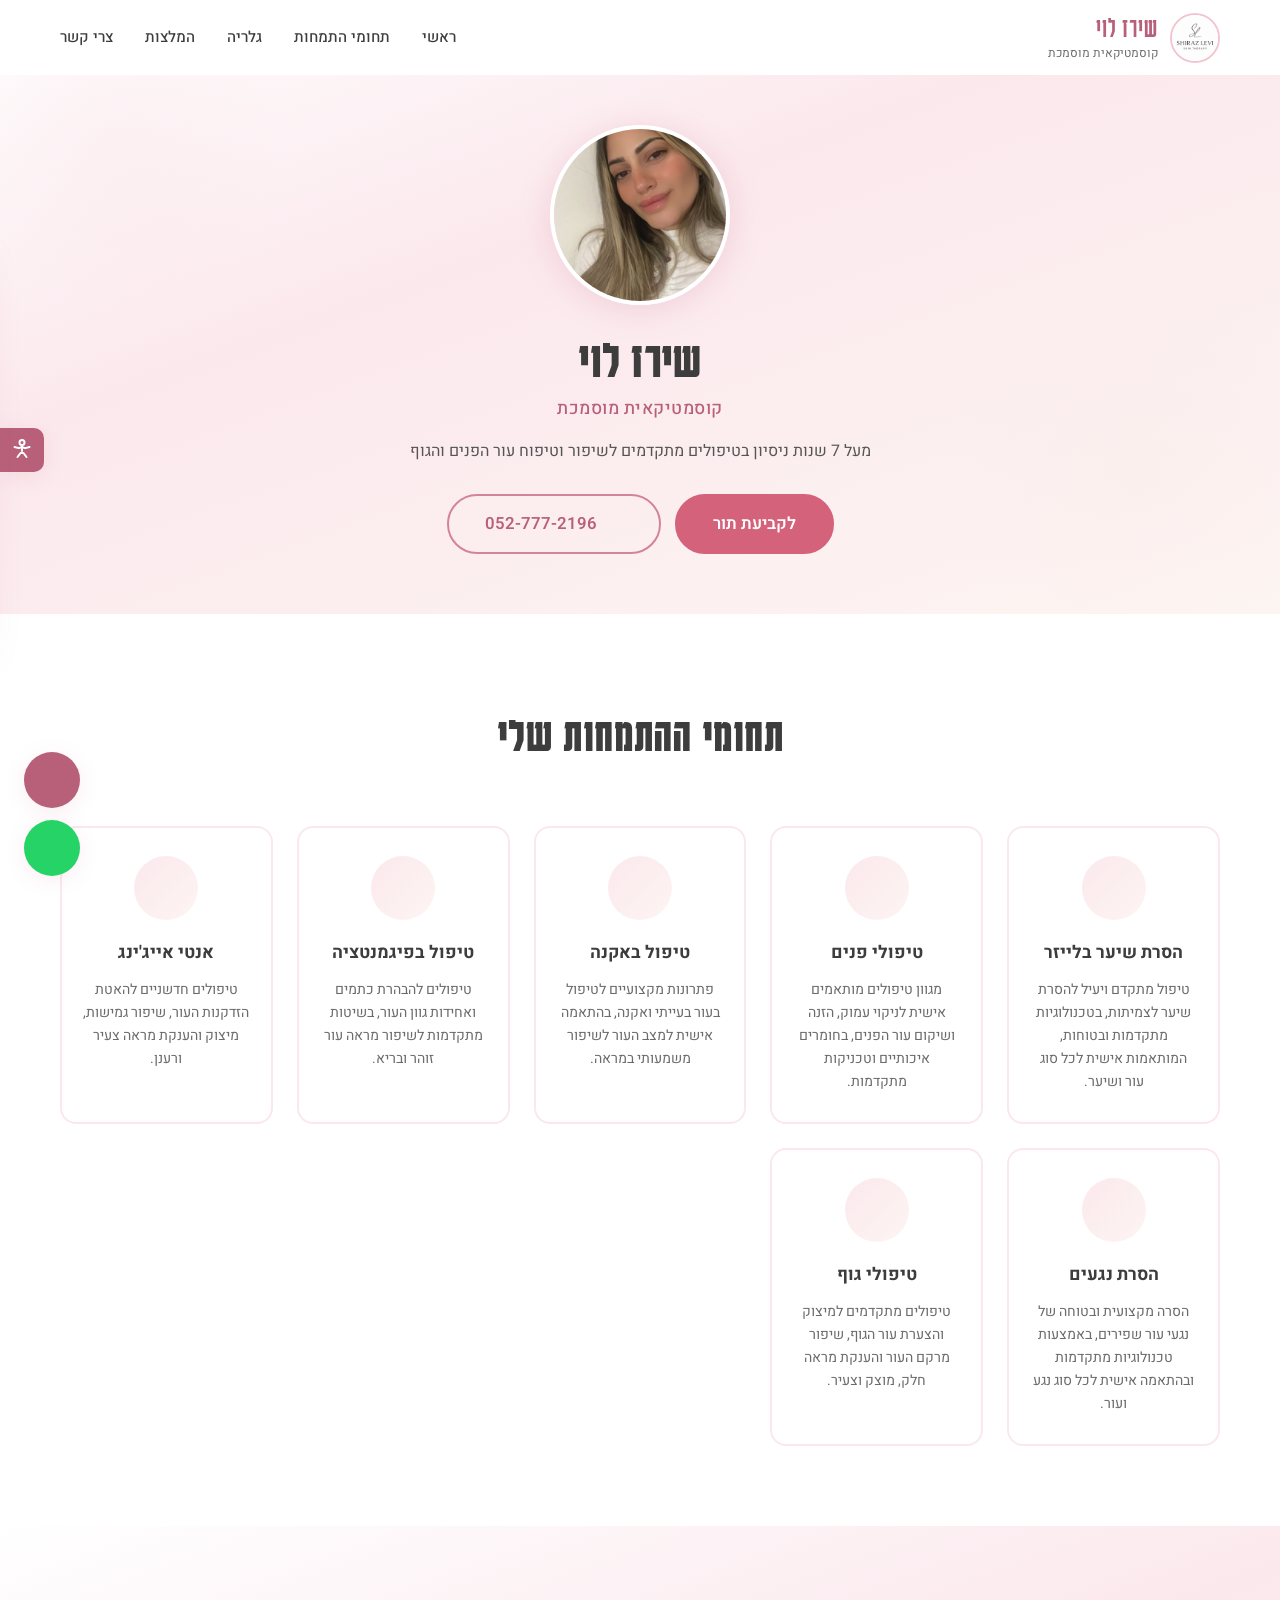
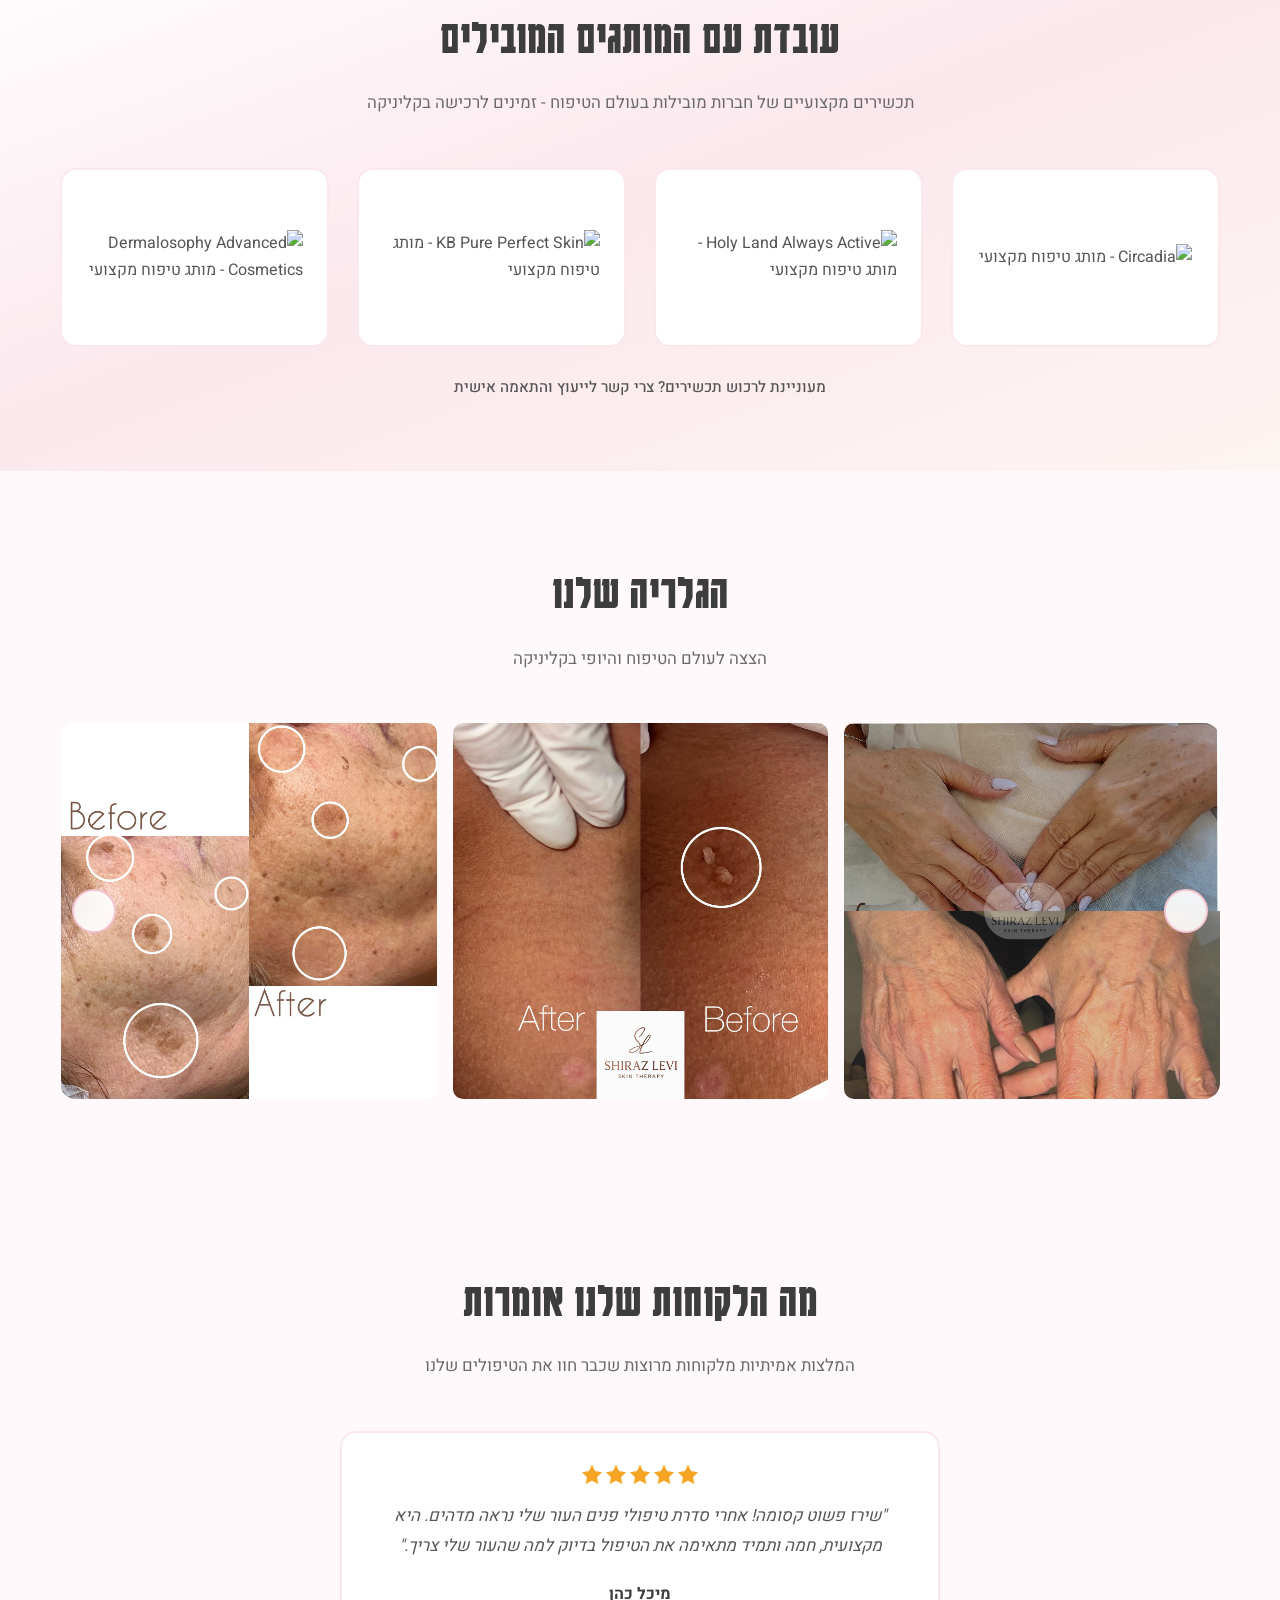
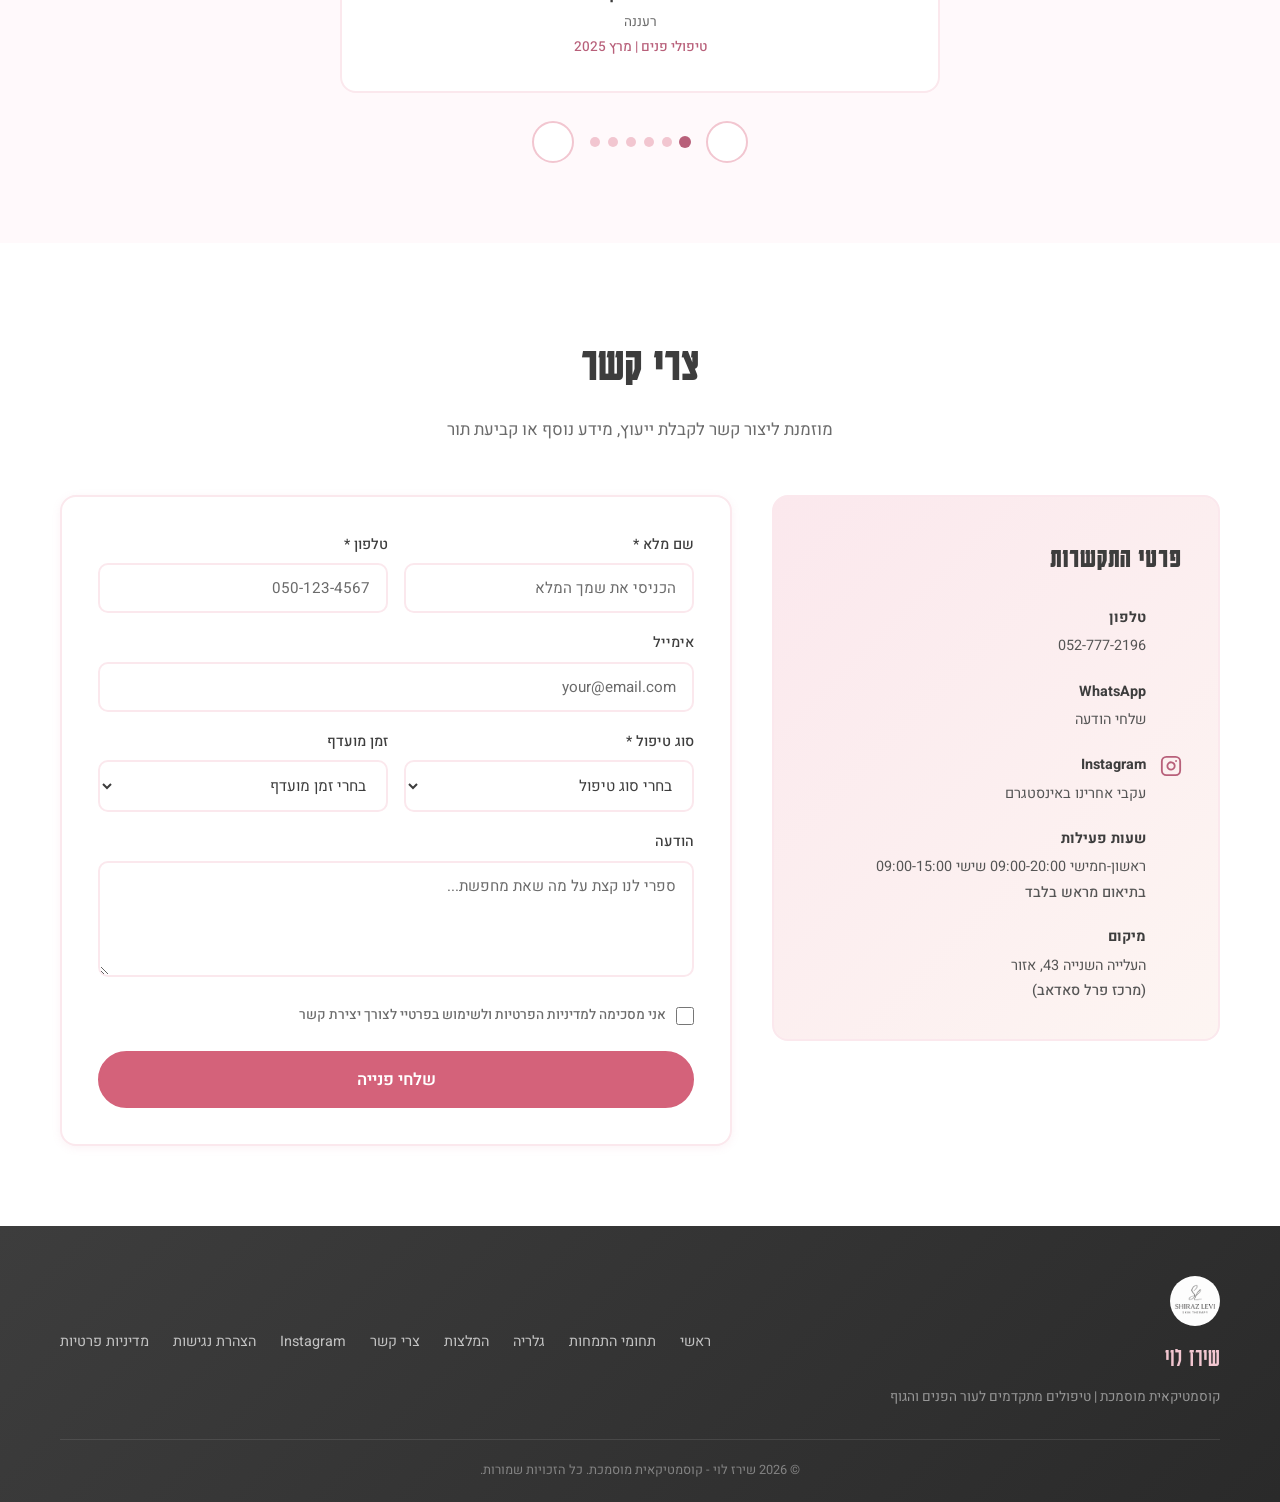
==== commit 21fa6b8b: "Add brands section: Circadia, HL, KB Pure, Dermalosophy Professional skincare brands available at th" ====
--- a/index.html
+++ b/index.html
@@ -151,6 +151,31 @@
         </div>
     </section>
 
+    <!-- Brands Section -->
+    <section class="brands" id="brands">
+        <div class="container">
+            <div class="section-header">
+                <h2 class="section-title-script">עובדת עם המותגים המובילים</h2>
+                <p>תכשירים מקצועיים של חברות מובילות בעולם הטיפוח - זמינים לרכישה בקליניקה</p>
+            </div>
+            <div class="brands-grid">
+                <div class="brand-card">
+                    <img src="Images/CIRCADIA Logo.jpg" alt="Circadia - מותג טיפוח מקצועי">
+                </div>
+                <div class="brand-card">
+                    <img src="Images/HL logo.jpg" alt="Holy Land Always Active - מותג טיפוח מקצועי">
+                </div>
+                <div class="brand-card">
+                    <img src="Images/KB Pure logo.jpg" alt="KB Pure Perfect Skin - מותג טיפוח מקצועי">
+                </div>
+                <div class="brand-card">
+                    <img src="Images/Dermalosophy Logo.jpg" alt="Dermalosophy Advanced Cosmetics - מותג טיפוח מקצועי">
+                </div>
+            </div>
+            <p class="brands-note">מעוניינת לרכוש תכשירים? צרי קשר לייעוץ והתאמה אישית</p>
+        </div>
+    </section>
+
     <!-- Gallery Section -->
     <section class="gallery" id="gallery" aria-label="גלריית תמונות">
         <div class="container">
--- a/style.css
+++ b/style.css
@@ -483,6 +483,69 @@
     line-height: 1.65;
 }
 
+/* ===== Brands Section ===== */
+.brands {
+    padding: 70px 0;
+    background: linear-gradient(160deg, var(--white) 0%, var(--primary-lighter) 50%, var(--nude-light) 100%);
+}
+
+.brands-grid {
+    display: grid;
+    grid-template-columns: repeat(4, 1fr);
+    gap: 28px;
+    align-items: center;
+    margin-bottom: 28px;
+}
+
+.brand-card {
+    background: var(--white);
+    border-radius: var(--radius);
+    padding: 24px;
+    display: flex;
+    align-items: center;
+    justify-content: center;
+    border: 2px solid var(--primary-lighter);
+    transition: all var(--transition);
+    aspect-ratio: 3 / 2;
+}
+
+.brand-card:hover {
+    transform: translateY(-4px);
+    box-shadow: var(--shadow-md);
+    border-color: var(--primary-light);
+}
+
+.brand-card img {
+    max-width: 100%;
+    max-height: 80px;
+    object-fit: contain;
+}
+
+.brands-note {
+    text-align: center;
+    color: var(--text);
+    font-size: 0.95rem;
+    font-weight: 500;
+}
+
+@media (max-width: 768px) {
+    .brands-grid {
+        grid-template-columns: repeat(2, 1fr);
+        gap: 16px;
+    }
+}
+
+@media (max-width: 480px) {
+    .brands-grid {
+        grid-template-columns: 1fr 1fr;
+        gap: 12px;
+    }
+
+    .brand-card {
+        padding: 16px;
+    }
+}
+
 /* ===== Gallery Section ===== */
 .gallery {
     padding: 80px 0;
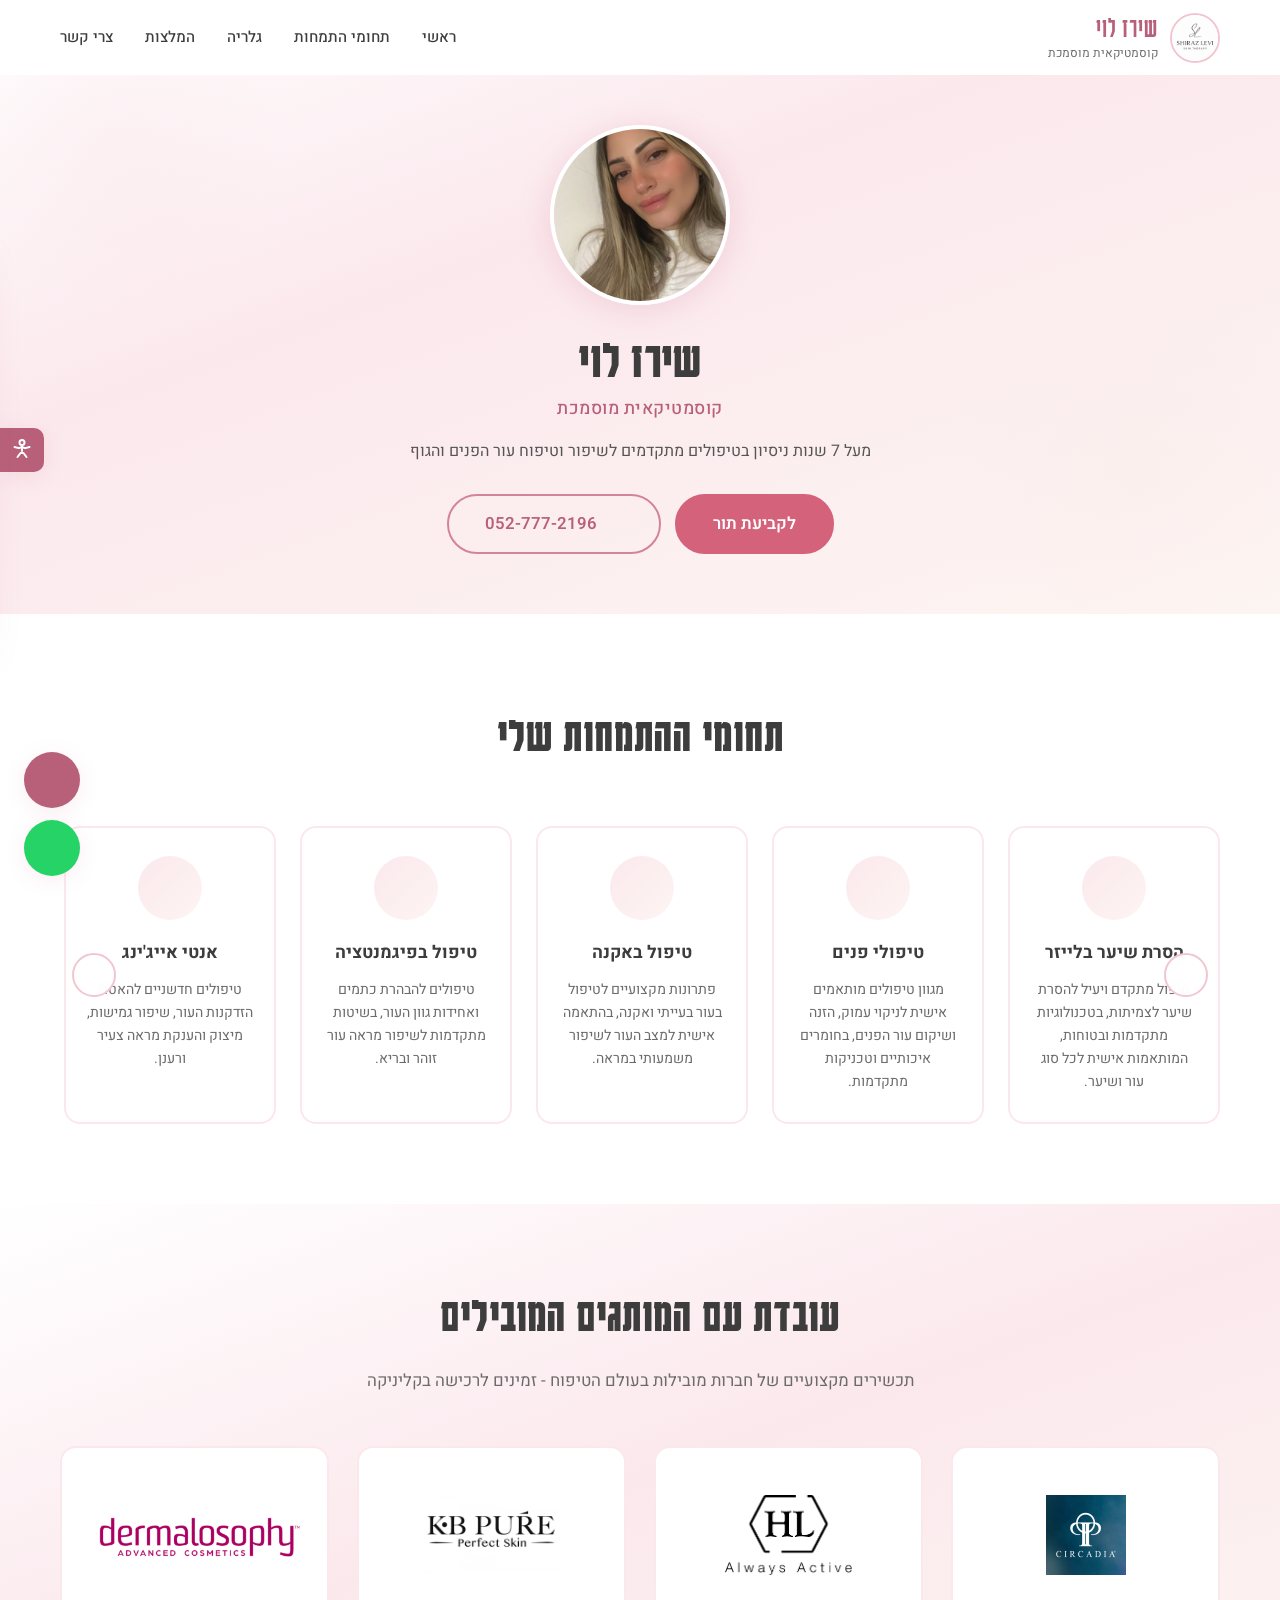
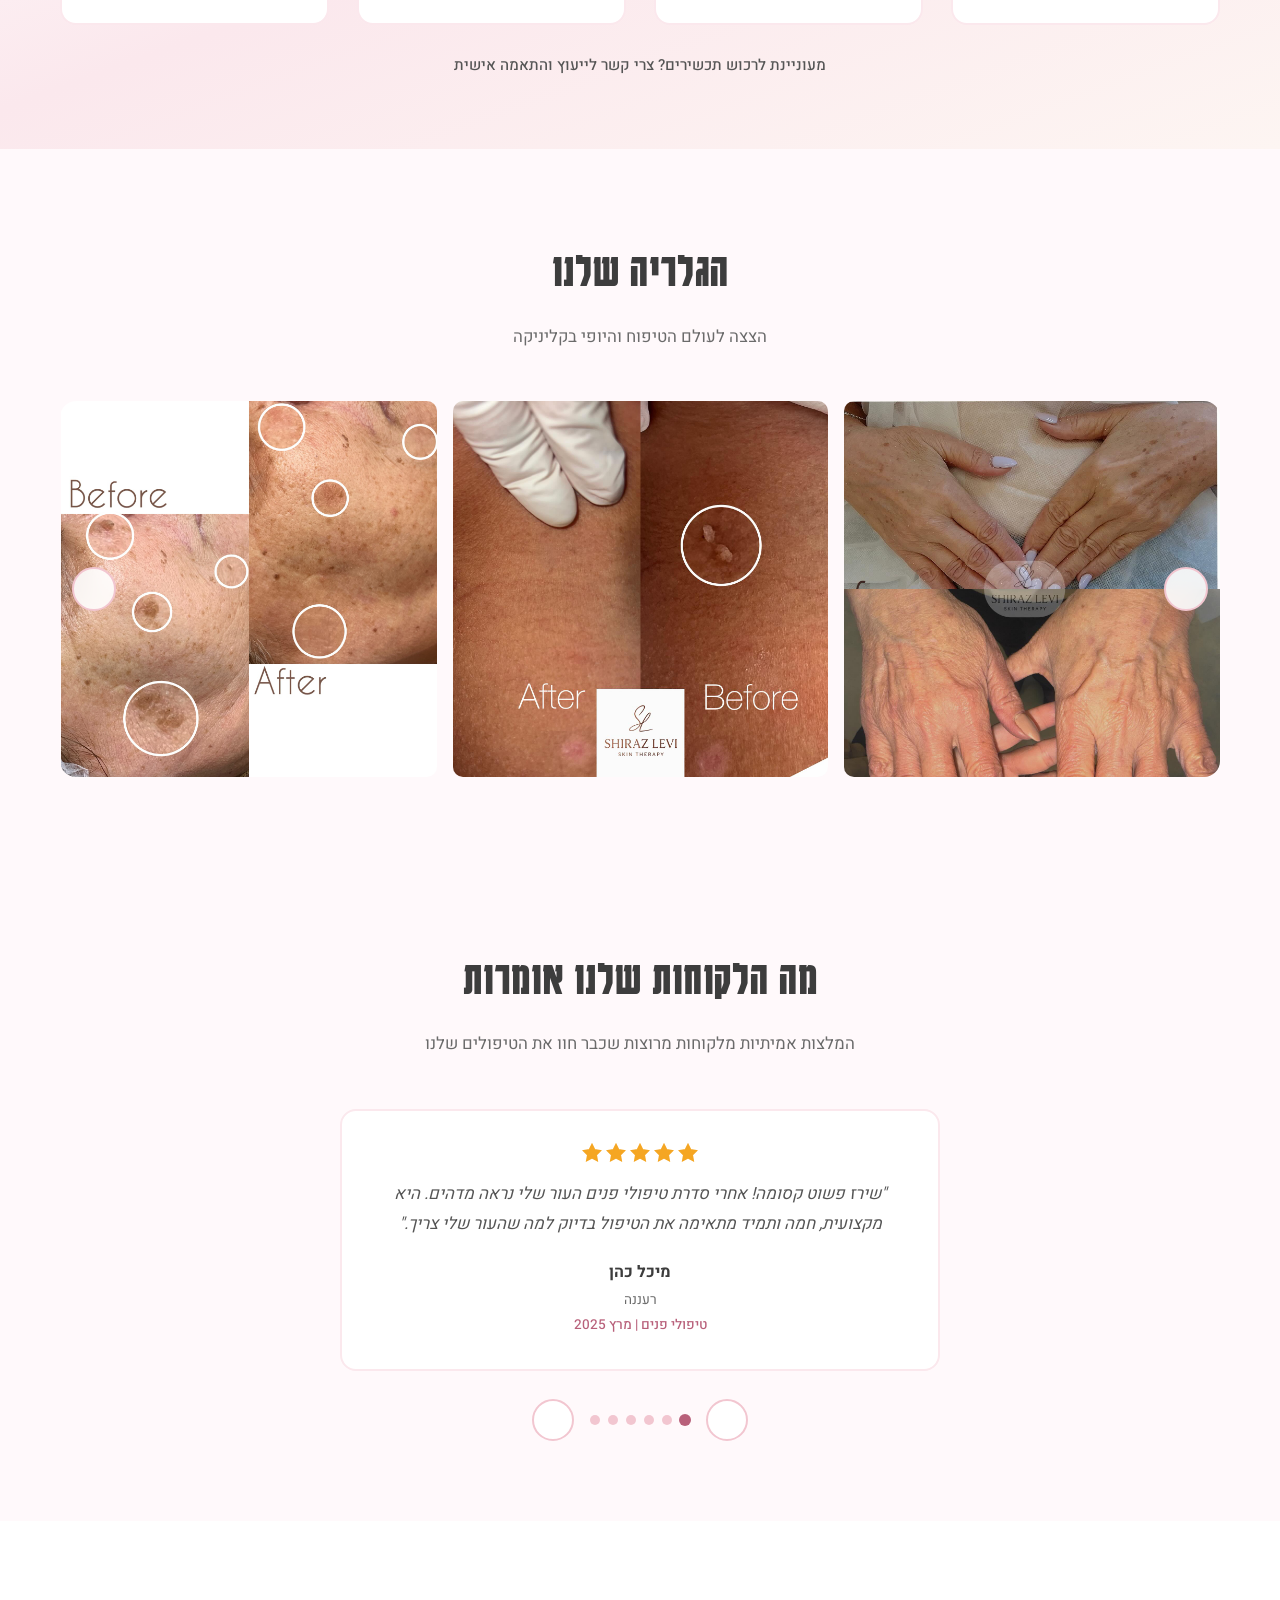
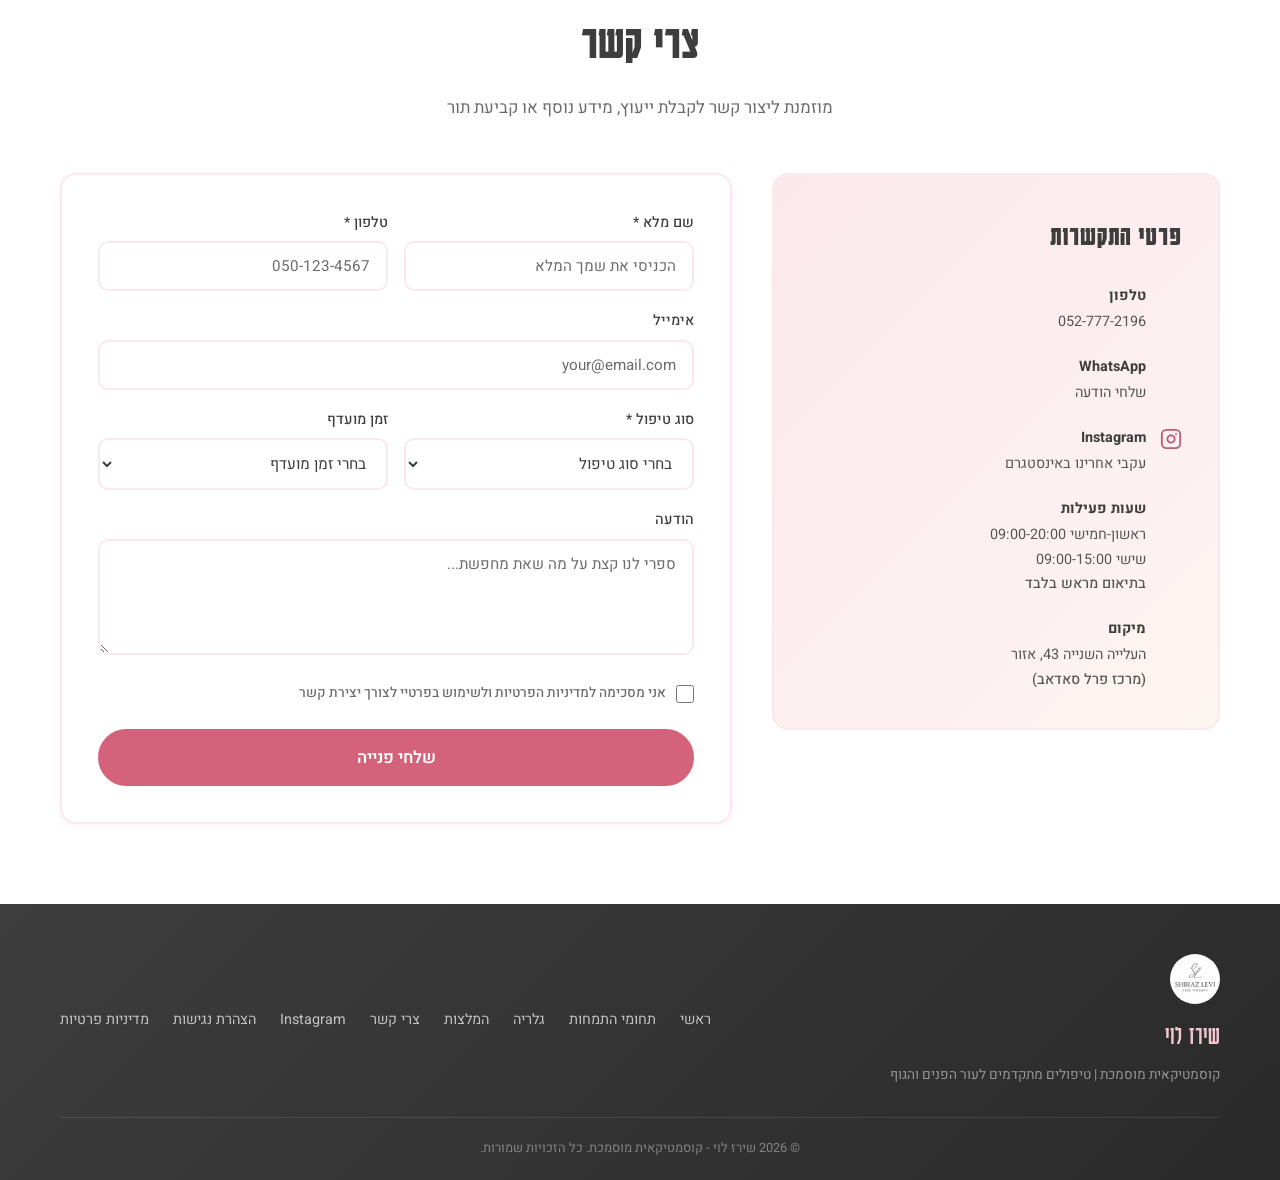
==== commit 2c88d164: "Services section: slider with arrows on desktop, stacked on mobile Desktop: 5 cards visible with pre" ====
--- a/index.html
+++ b/index.html
@@ -84,69 +84,50 @@
             <div class="section-header">
                 <h2 class="section-title-script">תחומי ההתמחות שלי</h2>
             </div>
-            <div class="services-grid">
-                <!-- Service 1: Laser Hair Removal -->
-                <div class="service-card" data-animate>
-                    <div class="service-icon">
-                        <i data-lucide="sparkles"></i>
-                    </div>
-                    <h3>הסרת שיער בלייזר</h3>
-                    <p>טיפול מתקדם ויעיל להסרת שיער לצמיתות, בטכנולוגיות מתקדמות ובטוחות, המותאמות אישית לכל סוג עור ושיער.</p>
-                </div>
-
-                <!-- Service 2: Facial Treatments -->
-                <div class="service-card" data-animate>
-                    <div class="service-icon">
-                        <i data-lucide="flower-2"></i>
-                    </div>
-                    <h3>טיפולי פנים</h3>
-                    <p>מגוון טיפולים מותאמים אישית לניקוי עמוק, הזנה ושיקום עור הפנים, בחומרים איכותיים וטכניקות מתקדמות.</p>
-                </div>
-
-                <!-- Service 3: Acne Treatment -->
-                <div class="service-card" data-animate>
-                    <div class="service-icon">
-                        <i data-lucide="heart"></i>
-                    </div>
-                    <h3>טיפול באקנה</h3>
-                    <p>פתרונות מקצועיים לטיפול בעור בעייתי ואקנה, בהתאמה אישית למצב העור לשיפור משמעותי במראה.</p>
-                </div>
-
-                <!-- Service 4: Pigmentation -->
-                <div class="service-card" data-animate>
-                    <div class="service-icon">
-                        <i data-lucide="sun"></i>
-                    </div>
-                    <h3>טיפול בפיגמנטציה</h3>
-                    <p>טיפולים להבהרת כתמים ואחידות גוון העור, בשיטות מתקדמות לשיפור מראה עור זוהר ובריא.</p>
-                </div>
-
-                <!-- Service 5: Anti-Aging -->
-                <div class="service-card" data-animate>
-                    <div class="service-icon">
-                        <i data-lucide="gem"></i>
-                    </div>
-                    <h3>אנטי אייג'ינג</h3>
-                    <p>טיפולים חדשניים להאטת הזדקנות העור, שיפור גמישות, מיצוק והענקת מראה צעיר ורענן.</p>
-                </div>
-
-                <!-- Service 6: Skin Lesion Removal -->
-                <div class="service-card" data-animate>
-                    <div class="service-icon">
-                        <i data-lucide="scissors"></i>
-                    </div>
-                    <h3>הסרת נגעים</h3>
-                    <p>הסרה מקצועית ובטוחה של נגעי עור שפירים, באמצעות טכנולוגיות מתקדמות ובהתאמה אישית לכל סוג נגע ועור.</p>
-                </div>
-
-                <!-- Service 7: Body Treatments -->
-                <div class="service-card" data-animate>
-                    <div class="service-icon">
-                        <i data-lucide="person-standing"></i>
-                    </div>
-                    <h3>טיפולי גוף</h3>
-                    <p>טיפולים מתקדמים למיצוק והצערת עור הגוף, שיפור מרקם העור והענקת מראה חלק, מוצק וצעיר.</p>
-                </div>
+            <div class="services-slider">
+                <div class="services-track" id="servicesTrack">
+                    <div class="service-card">
+                        <div class="service-icon"><i data-lucide="sparkles"></i></div>
+                        <h3>הסרת שיער בלייזר</h3>
+                        <p>טיפול מתקדם ויעיל להסרת שיער לצמיתות, בטכנולוגיות מתקדמות ובטוחות, המותאמות אישית לכל סוג עור ושיער.</p>
+                    </div>
+                    <div class="service-card">
+                        <div class="service-icon"><i data-lucide="flower-2"></i></div>
+                        <h3>טיפולי פנים</h3>
+                        <p>מגוון טיפולים מותאמים אישית לניקוי עמוק, הזנה ושיקום עור הפנים, בחומרים איכותיים וטכניקות מתקדמות.</p>
+                    </div>
+                    <div class="service-card">
+                        <div class="service-icon"><i data-lucide="heart"></i></div>
+                        <h3>טיפול באקנה</h3>
+                        <p>פתרונות מקצועיים לטיפול בעור בעייתי ואקנה, בהתאמה אישית למצב העור לשיפור משמעותי במראה.</p>
+                    </div>
+                    <div class="service-card">
+                        <div class="service-icon"><i data-lucide="sun"></i></div>
+                        <h3>טיפול בפיגמנטציה</h3>
+                        <p>טיפולים להבהרת כתמים ואחידות גוון העור, בשיטות מתקדמות לשיפור מראה עור זוהר ובריא.</p>
+                    </div>
+                    <div class="service-card">
+                        <div class="service-icon"><i data-lucide="gem"></i></div>
+                        <h3>אנטי אייג'ינג</h3>
+                        <p>טיפולים חדשניים להאטת הזדקנות העור, שיפור גמישות, מיצוק והענקת מראה צעיר ורענן.</p>
+                    </div>
+                    <div class="service-card">
+                        <div class="service-icon"><i data-lucide="scissors"></i></div>
+                        <h3>הסרת נגעים</h3>
+                        <p>הסרה מקצועית ובטוחה של נגעי עור שפירים, באמצעות טכנולוגיות מתקדמות ובהתאמה אישית לכל סוג נגע ועור.</p>
+                    </div>
+                    <div class="service-card">
+                        <div class="service-icon"><i data-lucide="person-standing"></i></div>
+                        <h3>טיפולי גוף</h3>
+                        <p>טיפולים מתקדמים למיצוק והצערת עור הגוף, שיפור מרקם העור והענקת מראה חלק, מוצק וצעיר.</p>
+                    </div>
+                </div>
+                <button class="services-btn services-btn--prev" id="servicesPrev" aria-label="הטיפול הקודם">
+                    <i data-lucide="chevron-right"></i>
+                </button>
+                <button class="services-btn services-btn--next" id="servicesNext" aria-label="הטיפול הבא">
+                    <i data-lucide="chevron-left"></i>
+                </button>
             </div>
         </div>
     </section>
--- a/style.css
+++ b/style.css
@@ -414,10 +414,15 @@
     background: var(--white);
 }
 
-.services-grid {
-    display: grid;
-    grid-template-columns: repeat(auto-fit, minmax(200px, 1fr));
+.services-slider {
+    position: relative;
+    overflow: hidden;
+}
+
+.services-track {
+    display: flex;
     gap: 24px;
+    transition: transform 0.5s ease;
 }
 
 .service-card {
@@ -427,19 +432,52 @@
     padding: 28px 20px;
     text-align: center;
     transition: all var(--transition);
-    opacity: 0;
-    transform: translateY(30px);
-}
-
-.service-card.animate-in {
-    opacity: 1;
-    transform: translateY(0);
+    flex: 0 0 calc(20% - 20px);
+    min-width: 0;
 }
 
 .service-card:hover {
     transform: translateY(-6px);
     box-shadow: var(--shadow-md);
     border-color: var(--primary-light);
+}
+
+.services-btn {
+    position: absolute;
+    top: 50%;
+    transform: translateY(-50%);
+    width: 44px;
+    height: 44px;
+    border-radius: 50%;
+    border: 2px solid var(--primary-light);
+    background: rgba(255, 255, 255, 0.9);
+    backdrop-filter: blur(8px);
+    cursor: pointer;
+    display: flex;
+    align-items: center;
+    justify-content: center;
+    color: var(--primary-dark);
+    z-index: 5;
+    transition: all var(--transition);
+}
+
+.services-btn:hover {
+    background: var(--primary);
+    border-color: var(--primary);
+    color: var(--white);
+}
+
+.services-btn svg {
+    width: 22px;
+    height: 22px;
+}
+
+.services-btn--prev {
+    right: 12px;
+}
+
+.services-btn--next {
+    left: 12px;
 }
 
 .service-icon {
@@ -876,6 +914,7 @@
 
 .contact-item a,
 .contact-item span {
+    display: block;
     font-size: 0.9rem;
     color: var(--text);
 }
@@ -1379,8 +1418,8 @@
 
 /* ===== Responsive ===== */
 @media (max-width: 1024px) {
-    .services-grid {
-        grid-template-columns: repeat(auto-fit, minmax(200px, 1fr));
+    .service-card {
+        flex: 0 0 calc(33.333% - 16px);
     }
 
     .contact-grid {
@@ -1439,9 +1478,21 @@
         font-size: 2.4rem;
     }
 
-    .services-grid {
-        grid-template-columns: 1fr 1fr;
-        gap: 16px;
+    .services-slider {
+        overflow: visible;
+    }
+
+    .services-track {
+        flex-wrap: wrap;
+        justify-content: center;
+    }
+
+    .service-card {
+        flex: 0 0 calc(50% - 12px);
+    }
+
+    .services-btn {
+        display: none;
     }
 
     .cta-text {
@@ -1482,8 +1533,8 @@
         padding: 36px 0 48px;
     }
 
-    .services-grid {
-        grid-template-columns: 1fr;
+    .service-card {
+        flex: 0 0 100%;
     }
 
     .section-title-script {
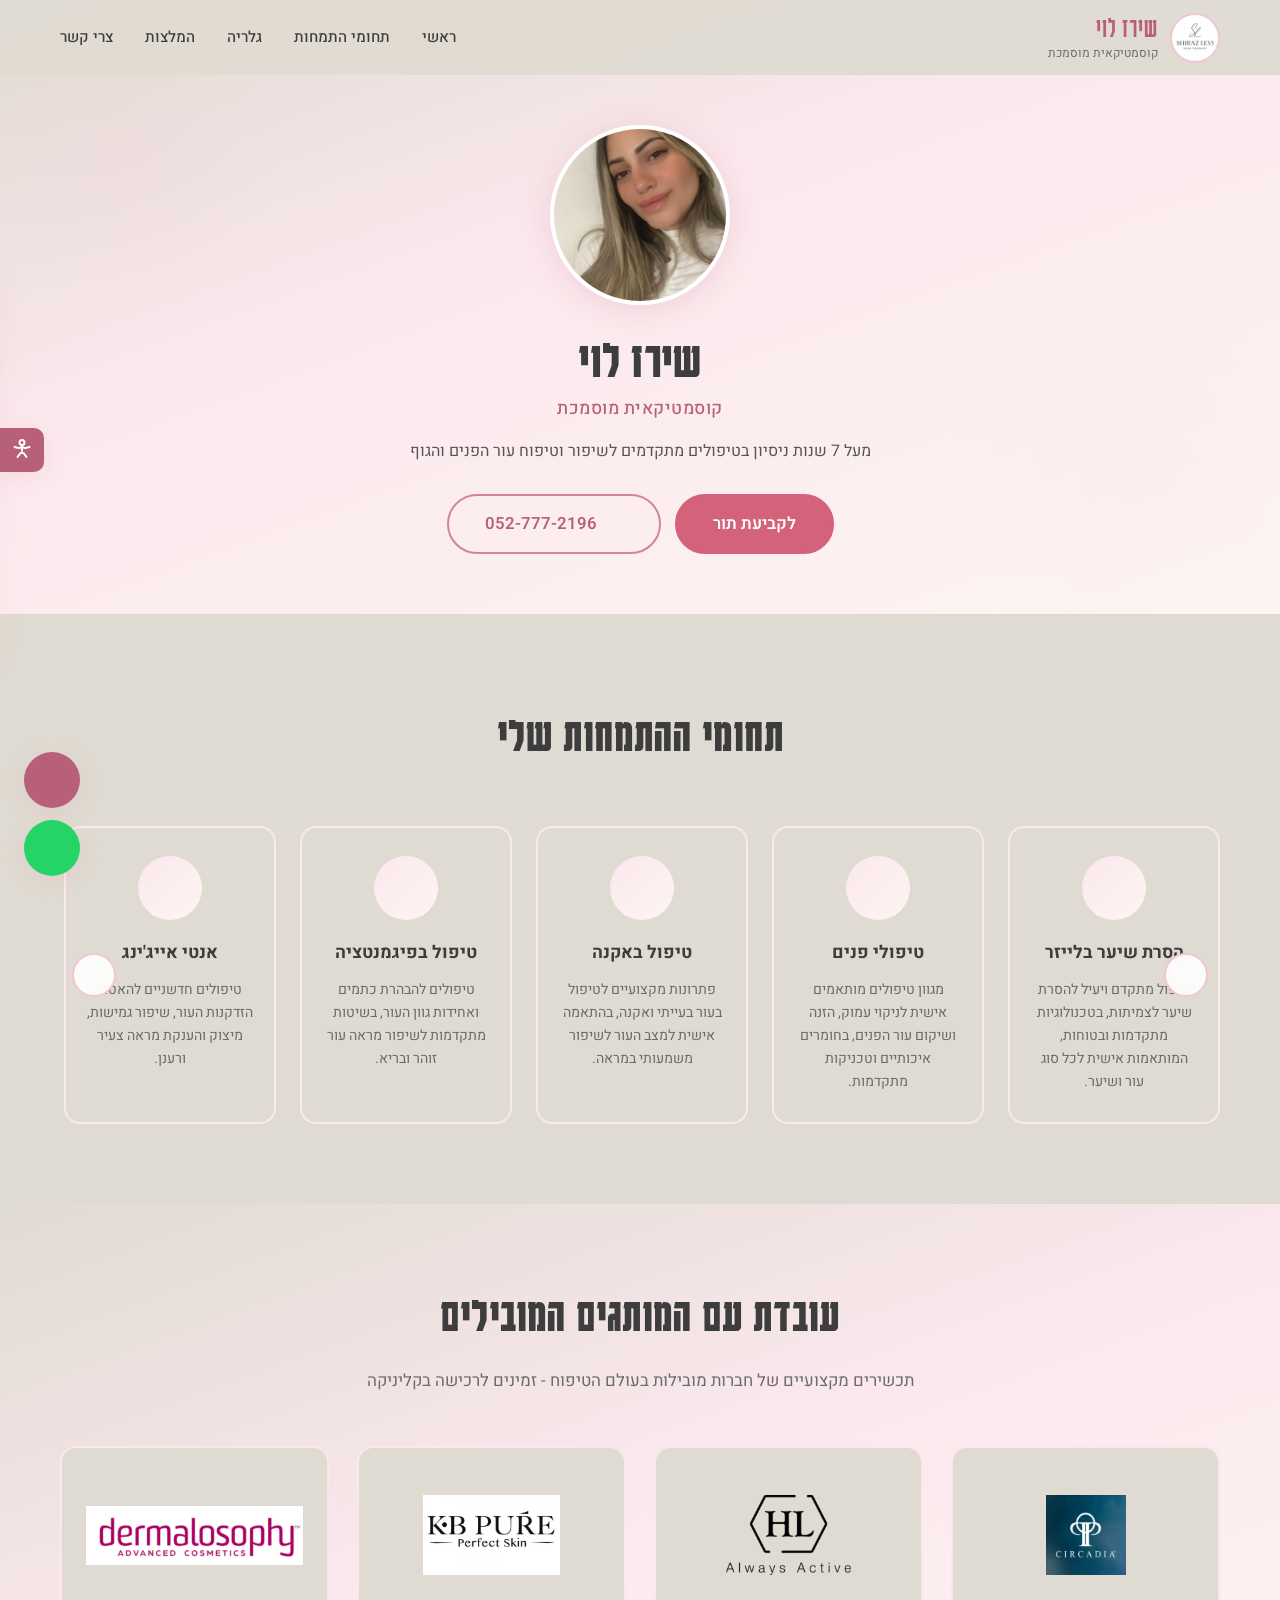
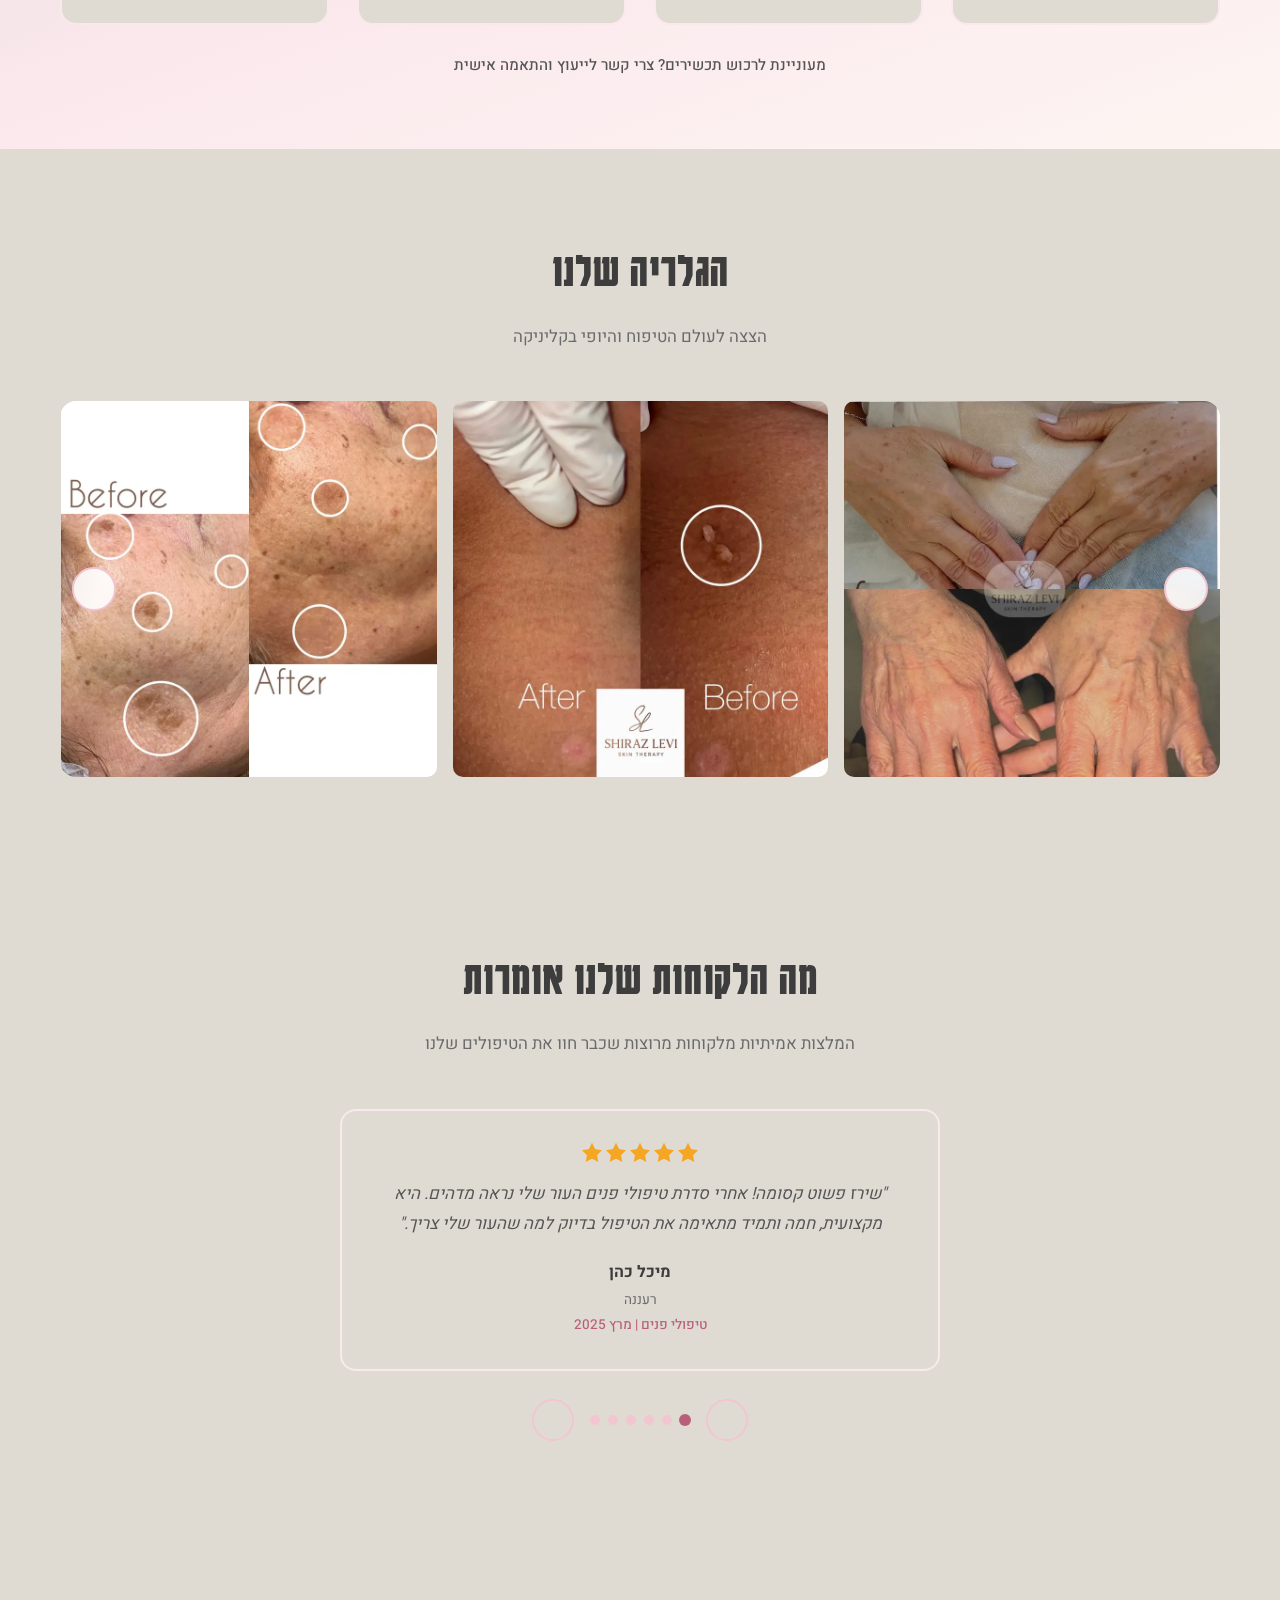
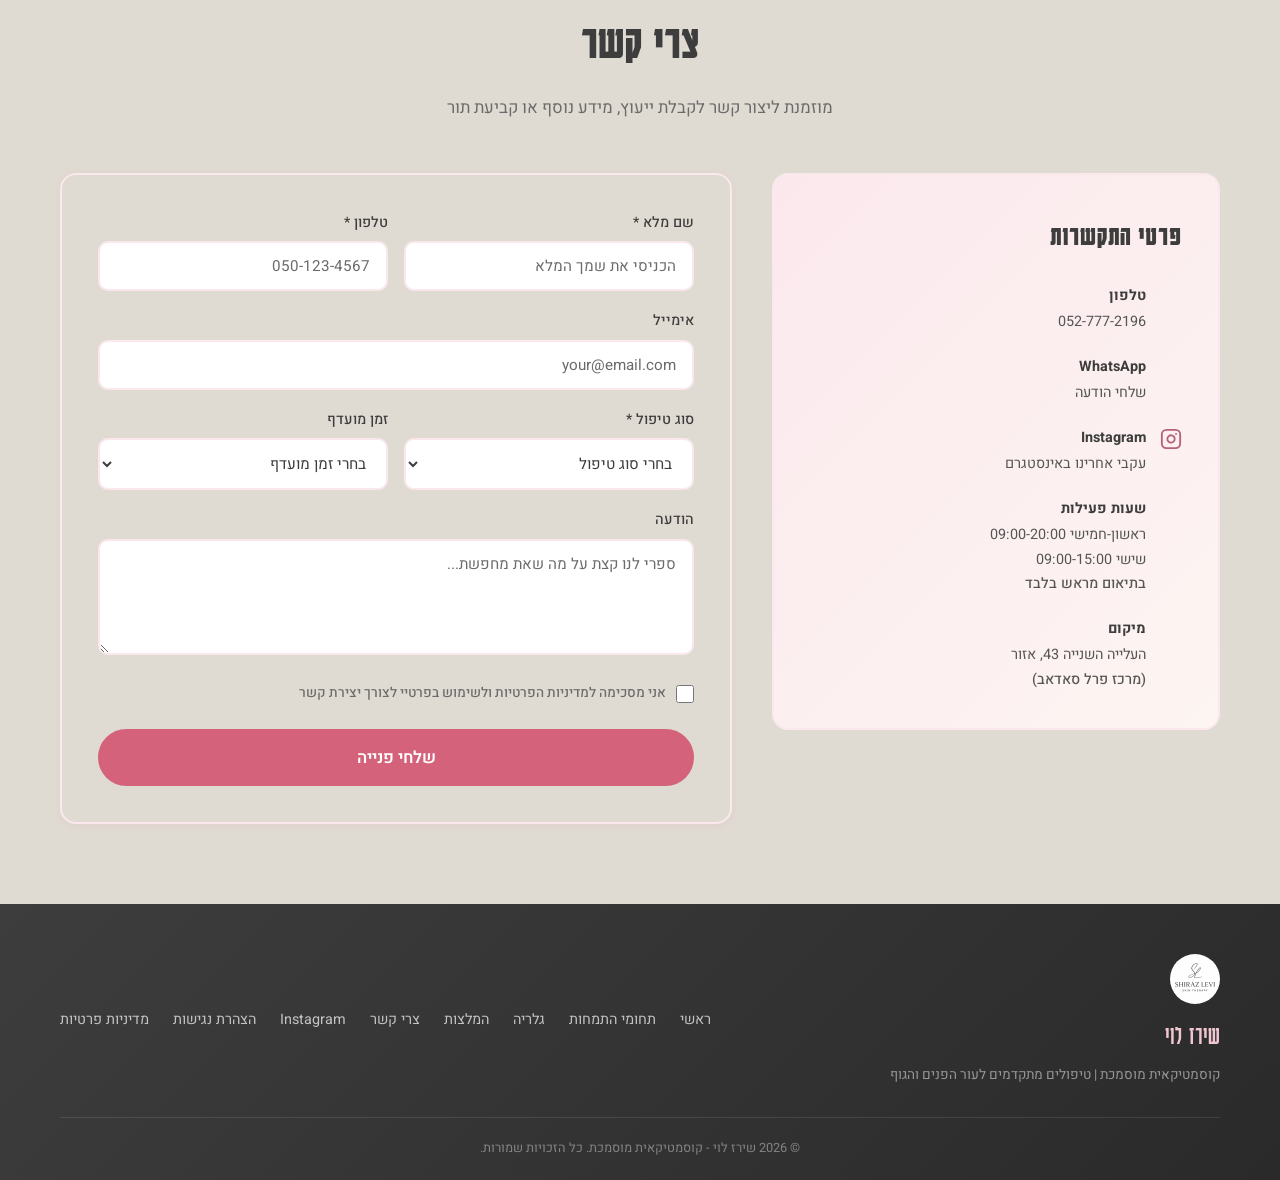
==== commit ec904c80: "Optimize mobile performance: images, scripts, and fonts Images: - Convert all images to WebP format " ====
--- a/index.html
+++ b/index.html
@@ -8,13 +8,23 @@
     <meta name="keywords" content="קוסמטיקאית, טיפולי פנים, הסרת שיער בלייזר, אקנה, פיגמנטציה, אנטי אייג'ינג, טיפוח עור, שירז לוי">
     <meta property="og:title" content="שירז לוי - קוסמטיקאית מוסמכת">
     <meta property="og:description" content="טיפולי פנים, הסרת שיער בלייזר, טיפול באקנה, פיגמנטציה ואנטי אייג'ינג. מעל 7 שנות ניסיון.">
-    <meta property="og:image" content="Images/logo 4.png">
+    <meta property="og:image" content="Images/logo 4.webp">
     <meta property="og:type" content="website">
-    <link rel="icon" type="image/png" href="Images/logo 4.png">
+    <link rel="icon" type="image/webp" href="Images/logo 4.webp">
     <link rel="preconnect" href="https://fonts.googleapis.com">
     <link rel="preconnect" href="https://fonts.gstatic.com" crossorigin>
-    <link href="https://fonts.googleapis.com/css2?family=Heebo:wght@300;400;500;600;700&family=Suez+One&family=Karantina:wght@300;400;700&display=swap" rel="stylesheet">
-    <link rel="stylesheet" href="style.css">
+    <link rel="dns-prefetch" href="https://unpkg.com">
+    <link rel="preload" as="image" href="Images/Shiraz Levi.webp" type="image/webp">
+    <link href="https://fonts.googleapis.com/css2?family=Heebo:wght@400;500;700&family=Suez+One&family=Karantina:wght@400;700&display=swap" rel="stylesheet">
+    <link rel="stylesheet" href="style.css?v=3.0">
+    <!-- Google tag (gtag.js) -->
+    <script async src="https://www.googletagmanager.com/gtag/js?id=G-481XBY1KB2"></script>
+    <script>
+      window.dataLayer = window.dataLayer || [];
+      function gtag(){dataLayer.push(arguments);}
+      gtag('js', new Date());
+      gtag('config', 'G-481XBY1KB2');
+    </script>
 </head>
 <body>
     <!-- Skip Navigation -->
@@ -25,7 +35,7 @@
         <div class="container">
             <nav class="nav">
                 <a href="#home" class="logo">
-                    <img src="Images/logo 4.png" alt="שירז לוי - קוסמטיקאית" class="logo-img">
+                    <img src="Images/logo 4.webp" alt="שירז לוי - קוסמטיקאית" class="logo-img" width="50" height="50">
                     <div class="logo-text">
                         <span class="logo-name">שירז לוי</span>
                         <span class="logo-title">קוסמטיקאית מוסמכת</span>
@@ -58,10 +68,10 @@
                 <div class="hero-portrait">
                     <div class="hero-portrait-flip">
                         <div class="hero-portrait-front">
-                            <img src="Images/Shiraz Levi.png" alt="שירז לוי - קוסמטיקאית מוסמכת">
+                            <img src="Images/Shiraz Levi.webp" alt="שירז לוי - קוסמטיקאית מוסמכת" width="800" height="1097" fetchpriority="high" decoding="async">
                         </div>
                         <div class="hero-portrait-back">
-                            <img src="Images/logo 4.png" alt="Shiraz Levi - Skin Therapy">
+                            <img src="Images/logo 4.webp" alt="Shiraz Levi - Skin Therapy" width="800" height="800" loading="lazy" decoding="async">
                         </div>
                     </div>
                 </div>
@@ -141,16 +151,16 @@
             </div>
             <div class="brands-grid">
                 <div class="brand-card">
-                    <img src="Images/CIRCADIA Logo.jpg" alt="Circadia - מותג טיפוח מקצועי">
+                    <img src="Images/CIRCADIA Logo.webp" alt="Circadia - מותג טיפוח מקצועי" width="800" height="800" loading="lazy" decoding="async">
                 </div>
                 <div class="brand-card">
-                    <img src="Images/HL logo.jpg" alt="Holy Land Always Active - מותג טיפוח מקצועי">
+                    <img src="Images/HL logo.webp" alt="Holy Land Always Active - מותג טיפוח מקצועי" width="800" height="508" loading="lazy" decoding="async">
                 </div>
                 <div class="brand-card">
-                    <img src="Images/KB Pure logo.jpg" alt="KB Pure Perfect Skin - מותג טיפוח מקצועי">
+                    <img src="Images/KB Pure logo.webp" alt="KB Pure Perfect Skin - מותג טיפוח מקצועי" width="800" height="470" loading="lazy" decoding="async">
                 </div>
                 <div class="brand-card">
-                    <img src="Images/Dermalosophy Logo.jpg" alt="Dermalosophy Advanced Cosmetics - מותג טיפוח מקצועי">
+                    <img src="Images/Dermalosophy Logo.webp" alt="Dermalosophy Advanced Cosmetics - מותג טיפוח מקצועי" width="800" height="216" loading="lazy" decoding="async">
                 </div>
             </div>
             <p class="brands-note">מעוניינת לרכוש תכשירים? צרי קשר לייעוץ והתאמה אישית</p>
@@ -166,23 +176,23 @@
             </div>
             <div class="gallery-slider">
                 <div class="gallery-track" id="galleryTrack">
-                    <div class="gallery-slide"><img src="Images/shiraz_levi_skin_terapy_1765266962_3783655974285144648_244379514.jpg" alt="תוצאות טיפול הצערת עור כפות הידיים - לפני ואחרי"></div>
-                    <div class="gallery-slide"><img src="Images/shiraz_levi_skin_terapy_1763289561_3767068329635489215_244379514.jpg" alt="תוצאות הסרת נגעי עור - לפני ואחרי"></div>
-                    <div class="gallery-slide"><img src="Images/shiraz_levi_skin_terapy_1751810030_3670771044306742542_244379514.jpg" alt="תוצאות טיפול בפיגמנטציה בעור הפנים - לפני ואחרי"></div>
-                    <div class="gallery-slide"><img src="Images/shiraz_levi_skin_terapy_1751810030_3670771044315078983_244379514.jpg" alt="תוצאות טיפול לשיפור מרקם עור הפנים - לפני ואחרי"></div>
-                    <div class="gallery-slide"><img src="Images/shiraz_levi_skin_terapy_1742915886_3596161557306877228_244379514.jpg" alt="תוצאות טיפול באקנה ושיפור מראה העור - לפני ואחרי"></div>
-                    <div class="gallery-slide"><img src="Images/shiraz_levi_skin_terapy_1738851873_3562070149000539733_244379514.jpg" alt="תוצאות הסרת שומה קוסמטית - לפני ואחרי"></div>
-                    <div class="gallery-slide"><img src="Images/shiraz_levi_skin_terapy_1742228384_3590394375188884012_244379514.jpg" alt="שלבי טיפול להסרת נגע עור ושיקום - ארבעה שלבים"></div>
-                    <div class="gallery-slide"><img src="Images/shiraz_levi_skin_terapy_1733422659_3516526599421028712_244379514.jpg" alt="תוצאות טיפול בפיגמנטציה ואקנה בעור הפנים"></div>
-                    <div class="gallery-slide"><img src="Images/shiraz_levi_skin_terapy_1732994319_3512933423649050347_244379514.jpg" alt="מוצרי טיפוח מקצועיים של Circadia בקליניקה"></div>
-                    <div class="gallery-slide"><img src="Images/shiraz_levi_skin_terapy_1723986826_3437373096136279384_244379514.jpg" alt="מידע על חומצה סליצילית - יתרונות לטיפוח העור"></div>
-                    <div class="gallery-slide"><img src="Images/shiraz_levi_skin_terapy_1723724482_3435172397868768382_244379514.jpg" alt="תוצאות טיפול אנטי אייג'ינג באזור הצוואר - לפני ואחרי"></div>
-                    <div class="gallery-slide"><img src="Images/shiraz_levi_skin_terapy_1721024758_3412525466390779004_244379514.jpg" alt="תוצאות טיפול באקנה בעור הפנים - ארבעה שלבי שיפור"></div>
-                    <div class="gallery-slide"><img src="Images/shiraz_levi_skin_terapy_1721024758_3412525466390733743_244379514.jpg" alt="תוצאות טיפול באקנה באזור הלחי והסנטר - לפני ואחרי"></div>
-                    <div class="gallery-slide"><img src="Images/shiraz_levi_skin_terapy_1719327578_3398288487642025199_244379514.jpg" alt="תוצאות טיפול אנטי אייג'ינג להחלקת קמטים במצח - לפני ואחרי"></div>
-                    <div class="gallery-slide"><img src="Images/shiraz_levi_skin_terapy_1714668367_3359204195389566390_244379514.jpg" alt="תוצאות טיפול לשיפור מרקם עור הפנים ואקנה - לפני ואחרי"></div>
-                    <div class="gallery-slide"><img src="Images/shiraz_levi_skin_terapy_1714668581_3359205993361862886_244379514.jpg" alt="תוצאות טיפול פנים להענקת זוהר ומראה רענן - לפני ואחרי"></div>
-                    <div class="gallery-slide"><img src="Images/shiraz_levi_skin_terapy_1715152961_3363269262045153929_244379514.jpg" alt="תוצאות טיפול באקנה באזור הסנטר והלסת - לפני ואחרי"></div>
+                    <div class="gallery-slide"><img src="Images/shiraz_levi_skin_terapy_1765266962_3783655974285144648_244379514.webp" alt="תוצאות טיפול הצערת עור כפות הידיים - לפני ואחרי" width="800" height="800" loading="lazy" decoding="async"></div>
+                    <div class="gallery-slide"><img src="Images/shiraz_levi_skin_terapy_1763289561_3767068329635489215_244379514.webp" alt="תוצאות הסרת נגעי עור - לפני ואחרי" width="800" height="800" loading="lazy" decoding="async"></div>
+                    <div class="gallery-slide"><img src="Images/shiraz_levi_skin_terapy_1751810030_3670771044306742542_244379514.webp" alt="תוצאות טיפול בפיגמנטציה בעור הפנים - לפני ואחרי" width="800" height="800" loading="lazy" decoding="async"></div>
+                    <div class="gallery-slide"><img src="Images/shiraz_levi_skin_terapy_1751810030_3670771044315078983_244379514.webp" alt="תוצאות טיפול לשיפור מרקם עור הפנים - לפני ואחרי" width="800" height="800" loading="lazy" decoding="async"></div>
+                    <div class="gallery-slide"><img src="Images/shiraz_levi_skin_terapy_1742915886_3596161557306877228_244379514.webp" alt="תוצאות טיפול באקנה ושיפור מראה העור - לפני ואחרי" width="800" height="799" loading="lazy" decoding="async"></div>
+                    <div class="gallery-slide"><img src="Images/shiraz_levi_skin_terapy_1738851873_3562070149000539733_244379514.webp" alt="תוצאות הסרת שומה קוסמטית - לפני ואחרי" width="800" height="800" loading="lazy" decoding="async"></div>
+                    <div class="gallery-slide"><img src="Images/shiraz_levi_skin_terapy_1742228384_3590394375188884012_244379514.webp" alt="שלבי טיפול להסרת נגע עור ושיקום - ארבעה שלבים" width="800" height="800" loading="lazy" decoding="async"></div>
+                    <div class="gallery-slide"><img src="Images/shiraz_levi_skin_terapy_1733422659_3516526599421028712_244379514.webp" alt="תוצאות טיפול בפיגמנטציה ואקנה בעור הפנים" width="800" height="800" loading="lazy" decoding="async"></div>
+                    <div class="gallery-slide"><img src="Images/shiraz_levi_skin_terapy_1732994319_3512933423649050347_244379514.webp" alt="מוצרי טיפוח מקצועיים של Circadia בקליניקה" width="800" height="800" loading="lazy" decoding="async"></div>
+                    <div class="gallery-slide"><img src="Images/shiraz_levi_skin_terapy_1723986826_3437373096136279384_244379514.webp" alt="מידע על חומצה סליצילית - יתרונות לטיפוח העור" width="800" height="800" loading="lazy" decoding="async"></div>
+                    <div class="gallery-slide"><img src="Images/shiraz_levi_skin_terapy_1723724482_3435172397868768382_244379514.webp" alt="תוצאות טיפול אנטי אייג'ינג באזור הצוואר - לפני ואחרי" width="800" height="800" loading="lazy" decoding="async"></div>
+                    <div class="gallery-slide"><img src="Images/shiraz_levi_skin_terapy_1721024758_3412525466390779004_244379514.webp" alt="תוצאות טיפול באקנה בעור הפנים - ארבעה שלבי שיפור" width="800" height="800" loading="lazy" decoding="async"></div>
+                    <div class="gallery-slide"><img src="Images/shiraz_levi_skin_terapy_1721024758_3412525466390733743_244379514.webp" alt="תוצאות טיפול באקנה באזור הלחי והסנטר - לפני ואחרי" width="800" height="800" loading="lazy" decoding="async"></div>
+                    <div class="gallery-slide"><img src="Images/shiraz_levi_skin_terapy_1719327578_3398288487642025199_244379514.webp" alt="תוצאות טיפול אנטי אייג'ינג להחלקת קמטים במצח - לפני ואחרי" width="800" height="800" loading="lazy" decoding="async"></div>
+                    <div class="gallery-slide"><img src="Images/shiraz_levi_skin_terapy_1714668367_3359204195389566390_244379514.webp" alt="תוצאות טיפול לשיפור מרקם עור הפנים ואקנה - לפני ואחרי" width="800" height="792" loading="lazy" decoding="async"></div>
+                    <div class="gallery-slide"><img src="Images/shiraz_levi_skin_terapy_1714668581_3359205993361862886_244379514.webp" alt="תוצאות טיפול פנים להענקת זוהר ומראה רענן - לפני ואחרי" width="800" height="780" loading="lazy" decoding="async"></div>
+                    <div class="gallery-slide"><img src="Images/shiraz_levi_skin_terapy_1715152961_3363269262045153929_244379514.webp" alt="תוצאות טיפול באקנה באזור הסנטר והלסת - לפני ואחרי" width="800" height="800" loading="lazy" decoding="async"></div>
                 </div>
                 <button class="gallery-btn gallery-btn--prev" id="galleryPrev" aria-label="הקודם">
                     <i data-lucide="chevron-right"></i>
@@ -338,7 +348,7 @@
         <div class="container">
             <div class="footer-content">
                 <div class="footer-brand">
-                    <img src="Images/logo 4.png" alt="שירז לוי" class="footer-logo">
+                    <img src="Images/logo 4.webp" alt="שירז לוי" class="footer-logo" width="800" height="800" loading="lazy" decoding="async">
                     <p class="footer-name">שירז לוי</p>
                     <p class="footer-tagline">קוסמטיקאית מוסמכת | טיפולים מתקדמים לעור הפנים והגוף</p>
                 </div>
@@ -370,7 +380,7 @@
     </div>
 
     <!-- Scripts -->
-    <script src="https://unpkg.com/lucide@0.460.0"></script>
-    <script src="script.js"></script>
+    <script defer src="https://unpkg.com/lucide@0.460.0"></script>
+    <script defer src="script.js?v=3.0"></script>
 </body>
 </html>
--- a/style.css
+++ b/style.css
@@ -1,4 +1,4 @@
-/* ===== CSS Variables ===== */
+/* ===== CSS Variables ===== */ /* test */
 :root {
     --primary: #D4849A;
     --primary-light: #F2C6D0;
@@ -15,6 +15,7 @@
     --gray-50: #FFF9FB;
     --gray-100: #FFF0F5;
     --white: #FFFFFF;
+    --background: #E0DBD2;
     --shadow-sm: 0 2px 8px rgba(212, 132, 154, 0.1);
     --shadow-md: 0 4px 20px rgba(212, 132, 154, 0.15);
     --shadow-lg: 0 8px 40px rgba(212, 132, 154, 0.2);
@@ -44,7 +45,7 @@
 body {
     font-family: var(--font-body);
     color: var(--text);
-    background: var(--white);
+    background: var(--background);
     line-height: 1.7;
     overflow-x: hidden;
 }
@@ -150,7 +151,7 @@
     left: 0;
     right: 0;
     z-index: 1000;
-    background: rgba(255, 255, 255, 0.97);
+    background: rgba(224, 219, 210, 0.97);
     backdrop-filter: blur(10px);
     transition: box-shadow var(--transition);
 }
@@ -271,7 +272,7 @@
     position: relative;
     display: flex;
     align-items: center;
-    background: linear-gradient(160deg, var(--white) 0%, var(--primary-lighter) 40%, var(--nude-light) 100%);
+    background: linear-gradient(160deg, var(--background) 0%, var(--primary-lighter) 40%, var(--nude-light) 100%);
     padding-top: 75px;
     overflow: hidden;
 }
@@ -411,7 +412,7 @@
 /* ===== Services Section ===== */
 .services {
     padding: 80px 0;
-    background: var(--white);
+    background: var(--background);
 }
 
 .services-slider {
@@ -426,7 +427,7 @@
 }
 
 .service-card {
-    background: var(--white);
+    background: var(--background);
     border: 2px solid var(--primary-lighter);
     border-radius: var(--radius);
     padding: 28px 20px;
@@ -524,7 +525,7 @@
 /* ===== Brands Section ===== */
 .brands {
     padding: 70px 0;
-    background: linear-gradient(160deg, var(--white) 0%, var(--primary-lighter) 50%, var(--nude-light) 100%);
+    background: linear-gradient(160deg, var(--background) 0%, var(--primary-lighter) 50%, var(--nude-light) 100%);
 }
 
 .brands-grid {
@@ -536,7 +537,7 @@
 }
 
 .brand-card {
-    background: var(--white);
+    background: var(--background);
     border-radius: var(--radius);
     padding: 24px;
     display: flex;
@@ -587,7 +588,7 @@
 /* ===== Gallery Section ===== */
 .gallery {
     padding: 80px 0;
-    background: var(--gray-50);
+    background: var(--background);
 }
 
 .gallery-slider {
@@ -728,7 +729,7 @@
 /* ===== Testimonials ===== */
 .testimonials {
     padding: 80px 0;
-    background: var(--gray-50);
+    background: var(--background);
 }
 
 .testimonials-carousel {
@@ -749,7 +750,7 @@
 }
 
 .testimonial-inner {
-    background: var(--white);
+    background: var(--background);
     border-radius: var(--radius);
     padding: 32px;
     border: 2px solid var(--primary-lighter);
@@ -817,7 +818,7 @@
     height: 42px;
     border-radius: 50%;
     border: 2px solid var(--primary-light);
-    background: var(--white);
+    background: var(--background);
     cursor: pointer;
     display: flex;
     align-items: center;
@@ -860,7 +861,7 @@
 /* ===== Contact Section ===== */
 .contact {
     padding: 80px 0;
-    background: var(--white);
+    background: var(--background);
 }
 
 .contact-grid {
@@ -932,7 +933,7 @@
 
 /* Contact Form */
 .contact-form-wrapper {
-    background: var(--white);
+    background: var(--background);
     border-radius: var(--radius);
     padding: 36px;
     border: 2px solid var(--primary-lighter);
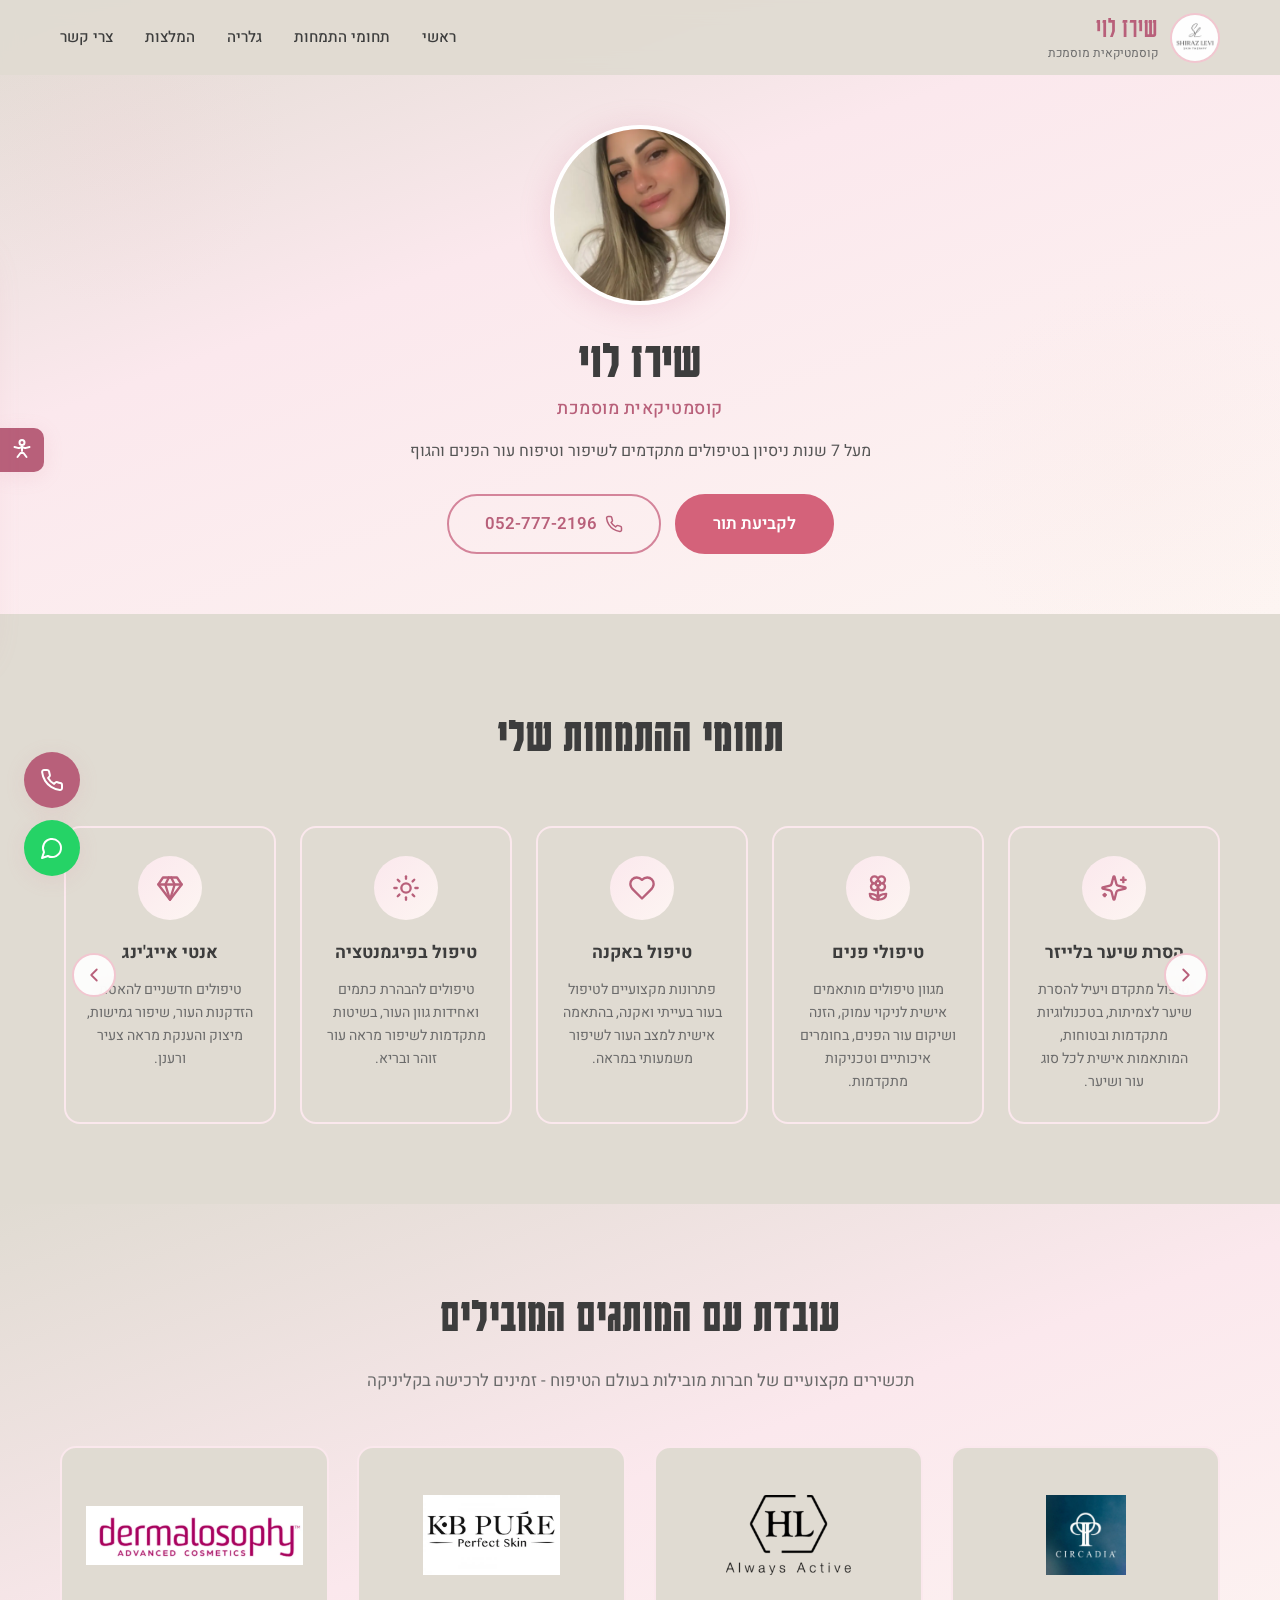
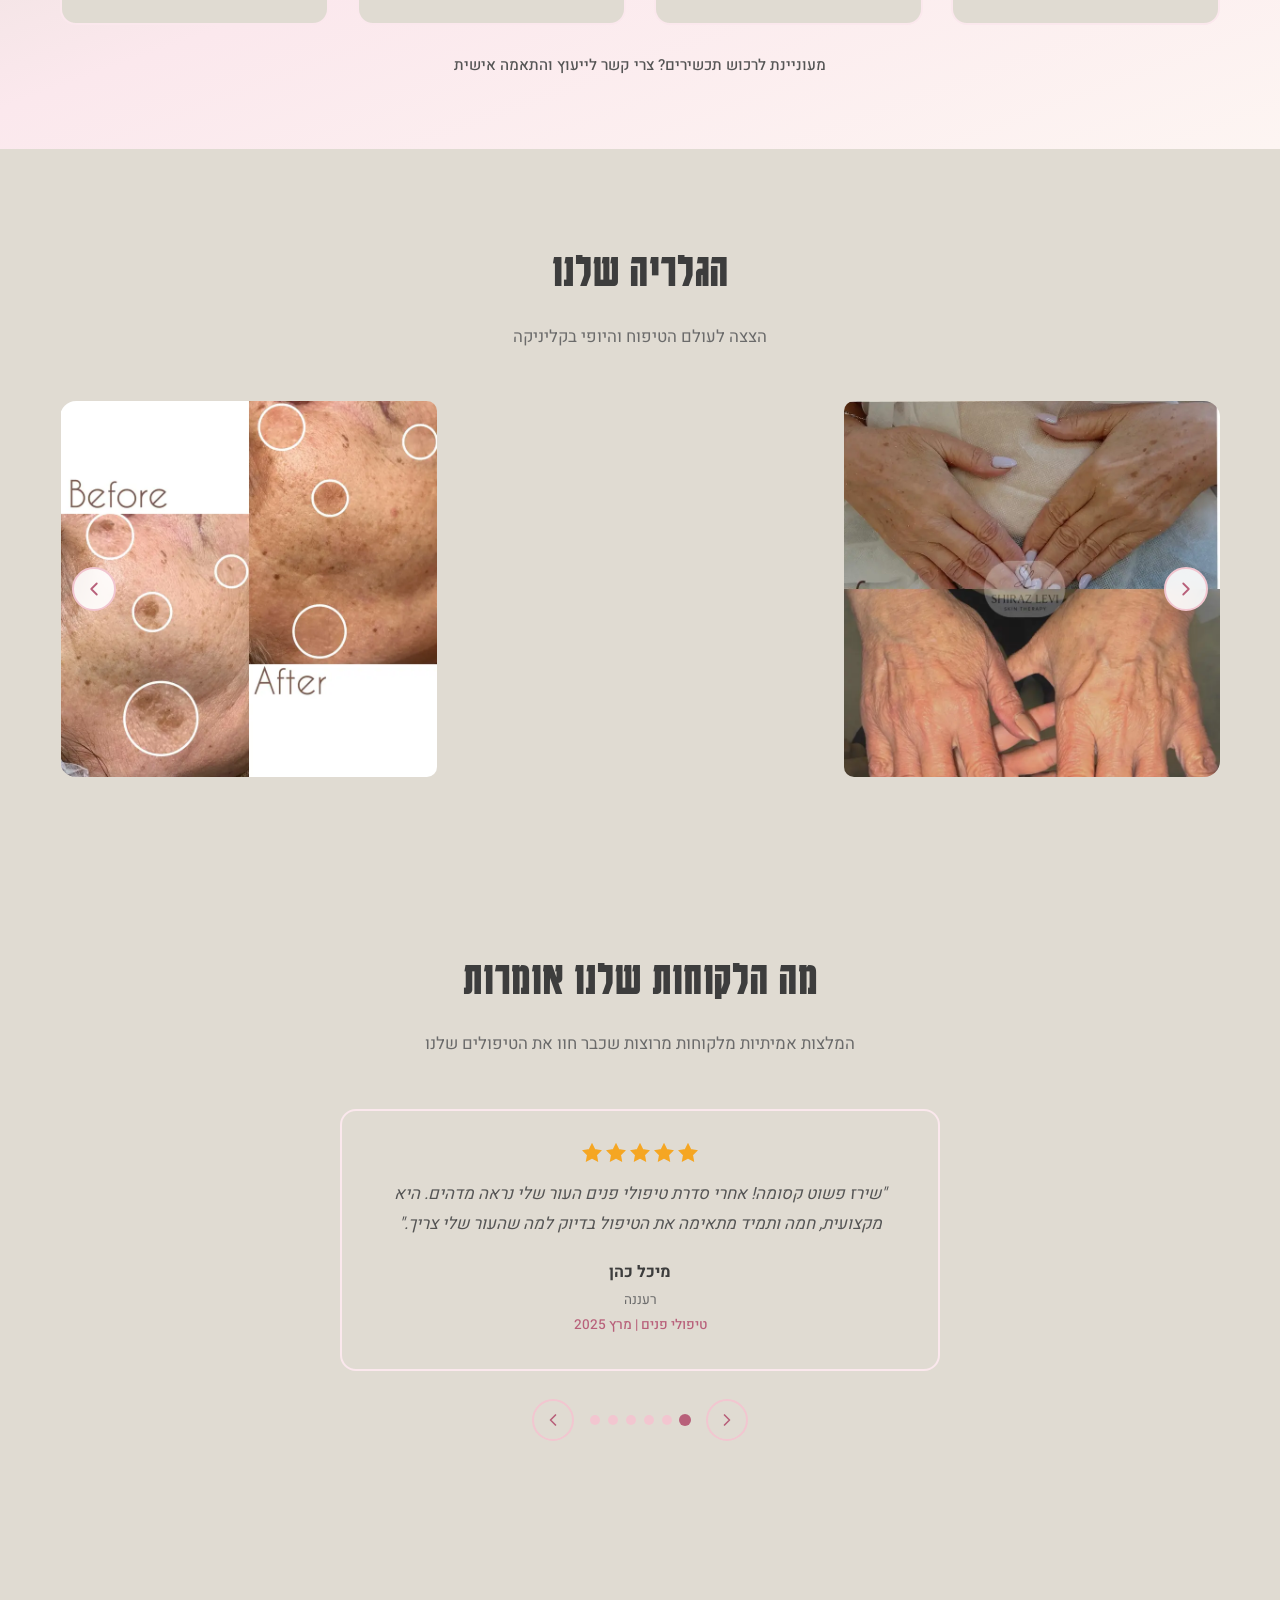
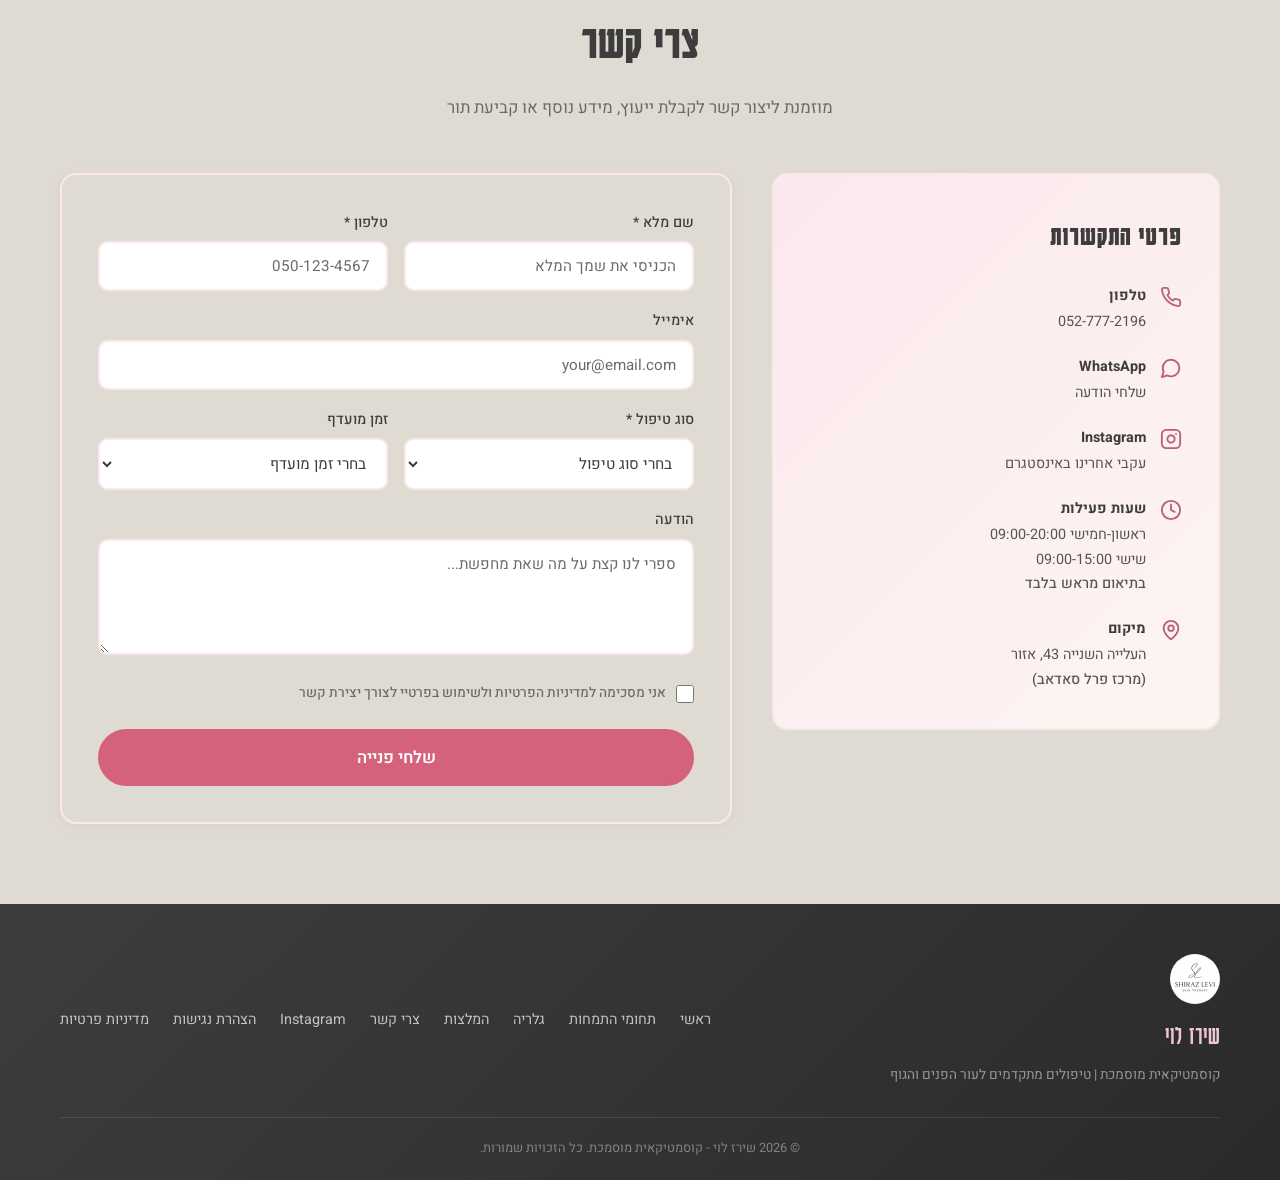
==== commit 5934cfdd: "Replace Lucide CDN with inline SVGs, eliminate 50-80KB JS library - Replaced all 20 icon instances w" ====
--- a/index.html
+++ b/index.html
@@ -13,7 +13,6 @@
     <link rel="icon" type="image/webp" href="Images/logo 4.webp">
     <link rel="preconnect" href="https://fonts.googleapis.com">
     <link rel="preconnect" href="https://fonts.gstatic.com" crossorigin>
-    <link rel="dns-prefetch" href="https://unpkg.com">
     <link rel="preload" as="image" href="Images/Shiraz Levi.webp" type="image/webp">
     <link href="https://fonts.googleapis.com/css2?family=Heebo:wght@400;500;700&family=Suez+One&family=Karantina:wght@400;700&display=swap" rel="stylesheet">
     <link rel="stylesheet" href="style.css?v=3.0">
@@ -81,7 +80,7 @@
                 <div class="hero-cta">
                     <a href="#contact" class="btn btn-primary btn-lg">לקביעת תור</a>
                     <a href="tel:052-777-2196" class="btn btn-outline btn-lg">
-                        <i data-lucide="phone"></i> 052-777-2196
+                        <svg xmlns="http://www.w3.org/2000/svg" width="24" height="24" viewBox="0 0 24 24" fill="none" stroke="currentColor" stroke-width="2" stroke-linecap="round" stroke-linejoin="round"><path d="M22 16.92v3a2 2 0 0 1-2.18 2 19.79 19.79 0 0 1-8.63-3.07 19.5 19.5 0 0 1-6-6 19.79 19.79 0 0 1-3.07-8.67A2 2 0 0 1 4.11 2h3a2 2 0 0 1 2 1.72 12.84 12.84 0 0 0 .7 2.81 2 2 0 0 1-.45 2.11L8.09 9.91a16 16 0 0 0 6 6l1.27-1.27a2 2 0 0 1 2.11-.45 12.84 12.84 0 0 0 2.81.7A2 2 0 0 1 22 16.92z"/></svg> 052-777-2196
                     </a>
                 </div>
             </div>
@@ -97,46 +96,46 @@
             <div class="services-slider">
                 <div class="services-track" id="servicesTrack">
                     <div class="service-card">
-                        <div class="service-icon"><i data-lucide="sparkles"></i></div>
+                        <div class="service-icon"><svg xmlns="http://www.w3.org/2000/svg" width="24" height="24" viewBox="0 0 24 24" fill="none" stroke="currentColor" stroke-width="2" stroke-linecap="round" stroke-linejoin="round"><path d="M9.937 15.5A2 2 0 0 0 8.5 14.063l-6.135-1.582a.5.5 0 0 1 0-.962L8.5 9.936A2 2 0 0 0 9.937 8.5l1.582-6.135a.5.5 0 0 1 .963 0L14.063 8.5A2 2 0 0 0 15.5 9.937l6.135 1.581a.5.5 0 0 1 0 .964L15.5 14.063a2 2 0 0 0-1.437 1.437l-1.582 6.135a.5.5 0 0 1-.963 0z"/><path d="M20 3v4"/><path d="M22 5h-4"/><path d="M4 17v2"/><path d="M5 18H3"/></svg></div>
                         <h3>הסרת שיער בלייזר</h3>
                         <p>טיפול מתקדם ויעיל להסרת שיער לצמיתות, בטכנולוגיות מתקדמות ובטוחות, המותאמות אישית לכל סוג עור ושיער.</p>
                     </div>
                     <div class="service-card">
-                        <div class="service-icon"><i data-lucide="flower-2"></i></div>
+                        <div class="service-icon"><svg xmlns="http://www.w3.org/2000/svg" width="24" height="24" viewBox="0 0 24 24" fill="none" stroke="currentColor" stroke-width="2" stroke-linecap="round" stroke-linejoin="round"><path d="M12 5a3 3 0 1 1 3 3m-3-3a3 3 0 1 0-3 3m3-3v1M9 8a3 3 0 1 0 3 3M9 8h1m5 0a3 3 0 1 1-3 3m3-3h-1m-2 3v-1"/><circle cx="12" cy="8" r="2"/><path d="M12 10v12"/><path d="M12 22c4.2 0 7-1.667 7-5-4.2 0-7 1.667-7 5Z"/><path d="M12 22c-4.2 0-7-1.667-7-5 4.2 0 7 1.667 7 5Z"/></svg></div>
                         <h3>טיפולי פנים</h3>
                         <p>מגוון טיפולים מותאמים אישית לניקוי עמוק, הזנה ושיקום עור הפנים, בחומרים איכותיים וטכניקות מתקדמות.</p>
                     </div>
                     <div class="service-card">
-                        <div class="service-icon"><i data-lucide="heart"></i></div>
+                        <div class="service-icon"><svg xmlns="http://www.w3.org/2000/svg" width="24" height="24" viewBox="0 0 24 24" fill="none" stroke="currentColor" stroke-width="2" stroke-linecap="round" stroke-linejoin="round"><path d="M19 14c1.49-1.46 3-3.21 3-5.5A5.5 5.5 0 0 0 16.5 3c-1.76 0-3 .5-4.5 2-1.5-1.5-2.74-2-4.5-2A5.5 5.5 0 0 0 2 8.5c0 2.3 1.5 4.05 3 5.5l7 7Z"/></svg></div>
                         <h3>טיפול באקנה</h3>
                         <p>פתרונות מקצועיים לטיפול בעור בעייתי ואקנה, בהתאמה אישית למצב העור לשיפור משמעותי במראה.</p>
                     </div>
                     <div class="service-card">
-                        <div class="service-icon"><i data-lucide="sun"></i></div>
+                        <div class="service-icon"><svg xmlns="http://www.w3.org/2000/svg" width="24" height="24" viewBox="0 0 24 24" fill="none" stroke="currentColor" stroke-width="2" stroke-linecap="round" stroke-linejoin="round"><circle cx="12" cy="12" r="4"/><path d="M12 2v2"/><path d="M12 20v2"/><path d="m4.93 4.93 1.41 1.41"/><path d="m17.66 17.66 1.41 1.41"/><path d="M2 12h2"/><path d="M20 12h2"/><path d="m6.34 17.66-1.41 1.41"/><path d="m19.07 4.93-1.41 1.41"/></svg></div>
                         <h3>טיפול בפיגמנטציה</h3>
                         <p>טיפולים להבהרת כתמים ואחידות גוון העור, בשיטות מתקדמות לשיפור מראה עור זוהר ובריא.</p>
                     </div>
                     <div class="service-card">
-                        <div class="service-icon"><i data-lucide="gem"></i></div>
+                        <div class="service-icon"><svg xmlns="http://www.w3.org/2000/svg" width="24" height="24" viewBox="0 0 24 24" fill="none" stroke="currentColor" stroke-width="2" stroke-linecap="round" stroke-linejoin="round"><path d="M6 3h12l4 6-10 13L2 9Z"/><path d="M11 3 8 9l4 13 4-13-3-6"/><path d="M2 9h20"/></svg></div>
                         <h3>אנטי אייג'ינג</h3>
                         <p>טיפולים חדשניים להאטת הזדקנות העור, שיפור גמישות, מיצוק והענקת מראה צעיר ורענן.</p>
                     </div>
                     <div class="service-card">
-                        <div class="service-icon"><i data-lucide="scissors"></i></div>
+                        <div class="service-icon"><svg xmlns="http://www.w3.org/2000/svg" width="24" height="24" viewBox="0 0 24 24" fill="none" stroke="currentColor" stroke-width="2" stroke-linecap="round" stroke-linejoin="round"><circle cx="6" cy="6" r="3"/><path d="M8.12 8.12 12 12"/><path d="M20 4 8.12 15.88"/><circle cx="6" cy="18" r="3"/><path d="M14.8 14.8 20 20"/></svg></div>
                         <h3>הסרת נגעים</h3>
                         <p>הסרה מקצועית ובטוחה של נגעי עור שפירים, באמצעות טכנולוגיות מתקדמות ובהתאמה אישית לכל סוג נגע ועור.</p>
                     </div>
                     <div class="service-card">
-                        <div class="service-icon"><i data-lucide="person-standing"></i></div>
+                        <div class="service-icon"><svg xmlns="http://www.w3.org/2000/svg" width="24" height="24" viewBox="0 0 24 24" fill="none" stroke="currentColor" stroke-width="2" stroke-linecap="round" stroke-linejoin="round"><circle cx="12" cy="5" r="1"/><path d="m9 20 3-6 3 6"/><path d="m6 8 6 2 6-2"/><path d="M12 10v4"/></svg></div>
                         <h3>טיפולי גוף</h3>
                         <p>טיפולים מתקדמים למיצוק והצערת עור הגוף, שיפור מרקם העור והענקת מראה חלק, מוצק וצעיר.</p>
                     </div>
                 </div>
                 <button class="services-btn services-btn--prev" id="servicesPrev" aria-label="הטיפול הקודם">
-                    <i data-lucide="chevron-right"></i>
+                    <svg xmlns="http://www.w3.org/2000/svg" width="24" height="24" viewBox="0 0 24 24" fill="none" stroke="currentColor" stroke-width="2" stroke-linecap="round" stroke-linejoin="round"><path d="m9 18 6-6-6-6"/></svg>
                 </button>
                 <button class="services-btn services-btn--next" id="servicesNext" aria-label="הטיפול הבא">
-                    <i data-lucide="chevron-left"></i>
+                    <svg xmlns="http://www.w3.org/2000/svg" width="24" height="24" viewBox="0 0 24 24" fill="none" stroke="currentColor" stroke-width="2" stroke-linecap="round" stroke-linejoin="round"><path d="m15 18-6-6 6-6"/></svg>
                 </button>
             </div>
         </div>
@@ -195,10 +194,10 @@
                     <div class="gallery-slide"><img src="Images/shiraz_levi_skin_terapy_1715152961_3363269262045153929_244379514.webp" alt="תוצאות טיפול באקנה באזור הסנטר והלסת - לפני ואחרי" width="800" height="800" loading="lazy" decoding="async"></div>
                 </div>
                 <button class="gallery-btn gallery-btn--prev" id="galleryPrev" aria-label="הקודם">
-                    <i data-lucide="chevron-right"></i>
+                    <svg xmlns="http://www.w3.org/2000/svg" width="24" height="24" viewBox="0 0 24 24" fill="none" stroke="currentColor" stroke-width="2" stroke-linecap="round" stroke-linejoin="round"><path d="m9 18 6-6-6-6"/></svg>
                 </button>
                 <button class="gallery-btn gallery-btn--next" id="galleryNext" aria-label="הבא">
-                    <i data-lucide="chevron-left"></i>
+                    <svg xmlns="http://www.w3.org/2000/svg" width="24" height="24" viewBox="0 0 24 24" fill="none" stroke="currentColor" stroke-width="2" stroke-linecap="round" stroke-linejoin="round"><path d="m15 18-6-6 6-6"/></svg>
                 </button>
             </div>
         </div>
@@ -217,11 +216,11 @@
                 </div>
                 <div class="carousel-controls">
                     <button class="carousel-btn prev" id="prevBtn" aria-label="הקודם">
-                        <i data-lucide="chevron-right"></i>
+                        <svg xmlns="http://www.w3.org/2000/svg" width="24" height="24" viewBox="0 0 24 24" fill="none" stroke="currentColor" stroke-width="2" stroke-linecap="round" stroke-linejoin="round"><path d="m9 18 6-6-6-6"/></svg>
                     </button>
                     <div class="carousel-dots" id="carouselDots"></div>
                     <button class="carousel-btn next" id="nextBtn" aria-label="הבא">
-                        <i data-lucide="chevron-left"></i>
+                        <svg xmlns="http://www.w3.org/2000/svg" width="24" height="24" viewBox="0 0 24 24" fill="none" stroke="currentColor" stroke-width="2" stroke-linecap="round" stroke-linejoin="round"><path d="m15 18-6-6 6-6"/></svg>
                     </button>
                 </div>
             </div>
@@ -241,14 +240,14 @@
                     <div class="contact-card">
                         <h3>פרטי התקשרות</h3>
                         <div class="contact-item">
-                            <i data-lucide="phone"></i>
+                            <svg xmlns="http://www.w3.org/2000/svg" width="24" height="24" viewBox="0 0 24 24" fill="none" stroke="currentColor" stroke-width="2" stroke-linecap="round" stroke-linejoin="round"><path d="M22 16.92v3a2 2 0 0 1-2.18 2 19.79 19.79 0 0 1-8.63-3.07 19.5 19.5 0 0 1-6-6 19.79 19.79 0 0 1-3.07-8.67A2 2 0 0 1 4.11 2h3a2 2 0 0 1 2 1.72 12.84 12.84 0 0 0 .7 2.81 2 2 0 0 1-.45 2.11L8.09 9.91a16 16 0 0 0 6 6l1.27-1.27a2 2 0 0 1 2.11-.45 12.84 12.84 0 0 0 2.81.7A2 2 0 0 1 22 16.92z"/></svg>
                             <div>
                                 <strong>טלפון</strong>
                                 <a href="tel:052-777-2196">052-777-2196</a>
                             </div>
                         </div>
                         <div class="contact-item">
-                            <i data-lucide="message-circle"></i>
+                            <svg xmlns="http://www.w3.org/2000/svg" width="24" height="24" viewBox="0 0 24 24" fill="none" stroke="currentColor" stroke-width="2" stroke-linecap="round" stroke-linejoin="round"><path d="M7.9 20A9 9 0 1 0 4 16.1L2 22Z"/></svg>
                             <div>
                                 <strong>WhatsApp</strong>
                                 <a href="https://wa.me/972527772196">שלחי הודעה</a>
@@ -262,7 +261,7 @@
                             </div>
                         </div>
                         <div class="contact-item">
-                            <i data-lucide="clock"></i>
+                            <svg xmlns="http://www.w3.org/2000/svg" width="24" height="24" viewBox="0 0 24 24" fill="none" stroke="currentColor" stroke-width="2" stroke-linecap="round" stroke-linejoin="round"><circle cx="12" cy="12" r="10"/><polyline points="12 6 12 12 16 14"/></svg>
                             <div>
                                 <strong>שעות פעילות</strong>
                                 <span>ראשון-חמישי 09:00-20:00</span>
@@ -271,7 +270,7 @@
                             </div>
                         </div>
                         <div class="contact-item">
-                            <i data-lucide="map-pin"></i>
+                            <svg xmlns="http://www.w3.org/2000/svg" width="24" height="24" viewBox="0 0 24 24" fill="none" stroke="currentColor" stroke-width="2" stroke-linecap="round" stroke-linejoin="round"><path d="M20 10c0 4.993-5.539 10.193-7.399 11.799a1 1 0 0 1-1.202 0C9.539 20.193 4 14.993 4 10a8 8 0 0 1 16 0"/><circle cx="12" cy="10" r="3"/></svg>
                             <div>
                                 <strong>מיקום</strong>
                                 <span>העלייה השנייה 43, אזור</span>
@@ -372,15 +371,14 @@
     <!-- Floating Action Buttons -->
     <div class="fab-container">
         <a href="tel:052-777-2196" class="fab fab-phone" aria-label="התקשרי עכשיו">
-            <i data-lucide="phone"></i>
+            <svg xmlns="http://www.w3.org/2000/svg" width="24" height="24" viewBox="0 0 24 24" fill="none" stroke="currentColor" stroke-width="2" stroke-linecap="round" stroke-linejoin="round"><path d="M22 16.92v3a2 2 0 0 1-2.18 2 19.79 19.79 0 0 1-8.63-3.07 19.5 19.5 0 0 1-6-6 19.79 19.79 0 0 1-3.07-8.67A2 2 0 0 1 4.11 2h3a2 2 0 0 1 2 1.72 12.84 12.84 0 0 0 .7 2.81 2 2 0 0 1-.45 2.11L8.09 9.91a16 16 0 0 0 6 6l1.27-1.27a2 2 0 0 1 2.11-.45 12.84 12.84 0 0 0 2.81.7A2 2 0 0 1 22 16.92z"/></svg>
         </a>
         <a href="https://wa.me/972527772196?text=היי שירז, אשמח לקבוע תור לטיפול" class="fab fab-whatsapp" aria-label="WhatsApp">
-            <i data-lucide="message-circle"></i>
+            <svg xmlns="http://www.w3.org/2000/svg" width="24" height="24" viewBox="0 0 24 24" fill="none" stroke="currentColor" stroke-width="2" stroke-linecap="round" stroke-linejoin="round"><path d="M7.9 20A9 9 0 1 0 4 16.1L2 22Z"/></svg>
         </a>
     </div>
 
     <!-- Scripts -->
-    <script defer src="https://unpkg.com/lucide@0.460.0"></script>
     <script defer src="script.js?v=3.0"></script>
 </body>
 </html>
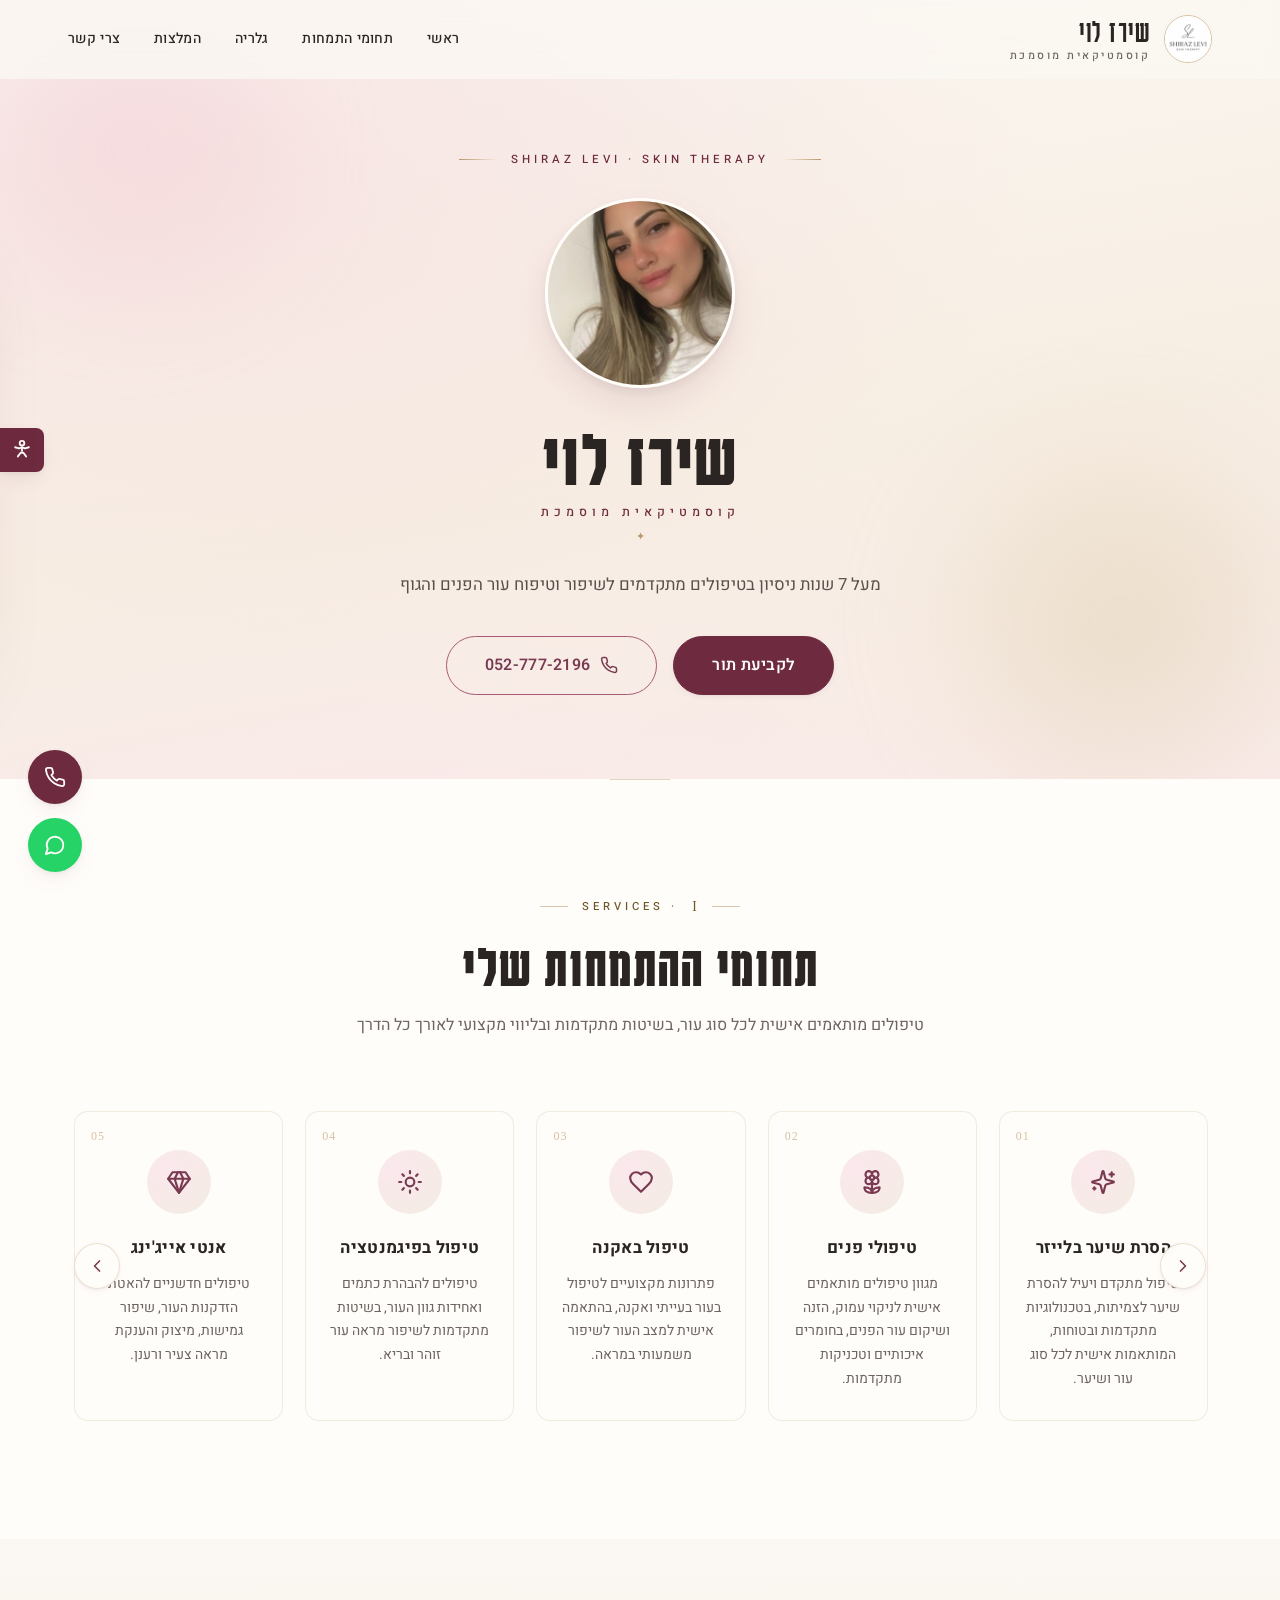
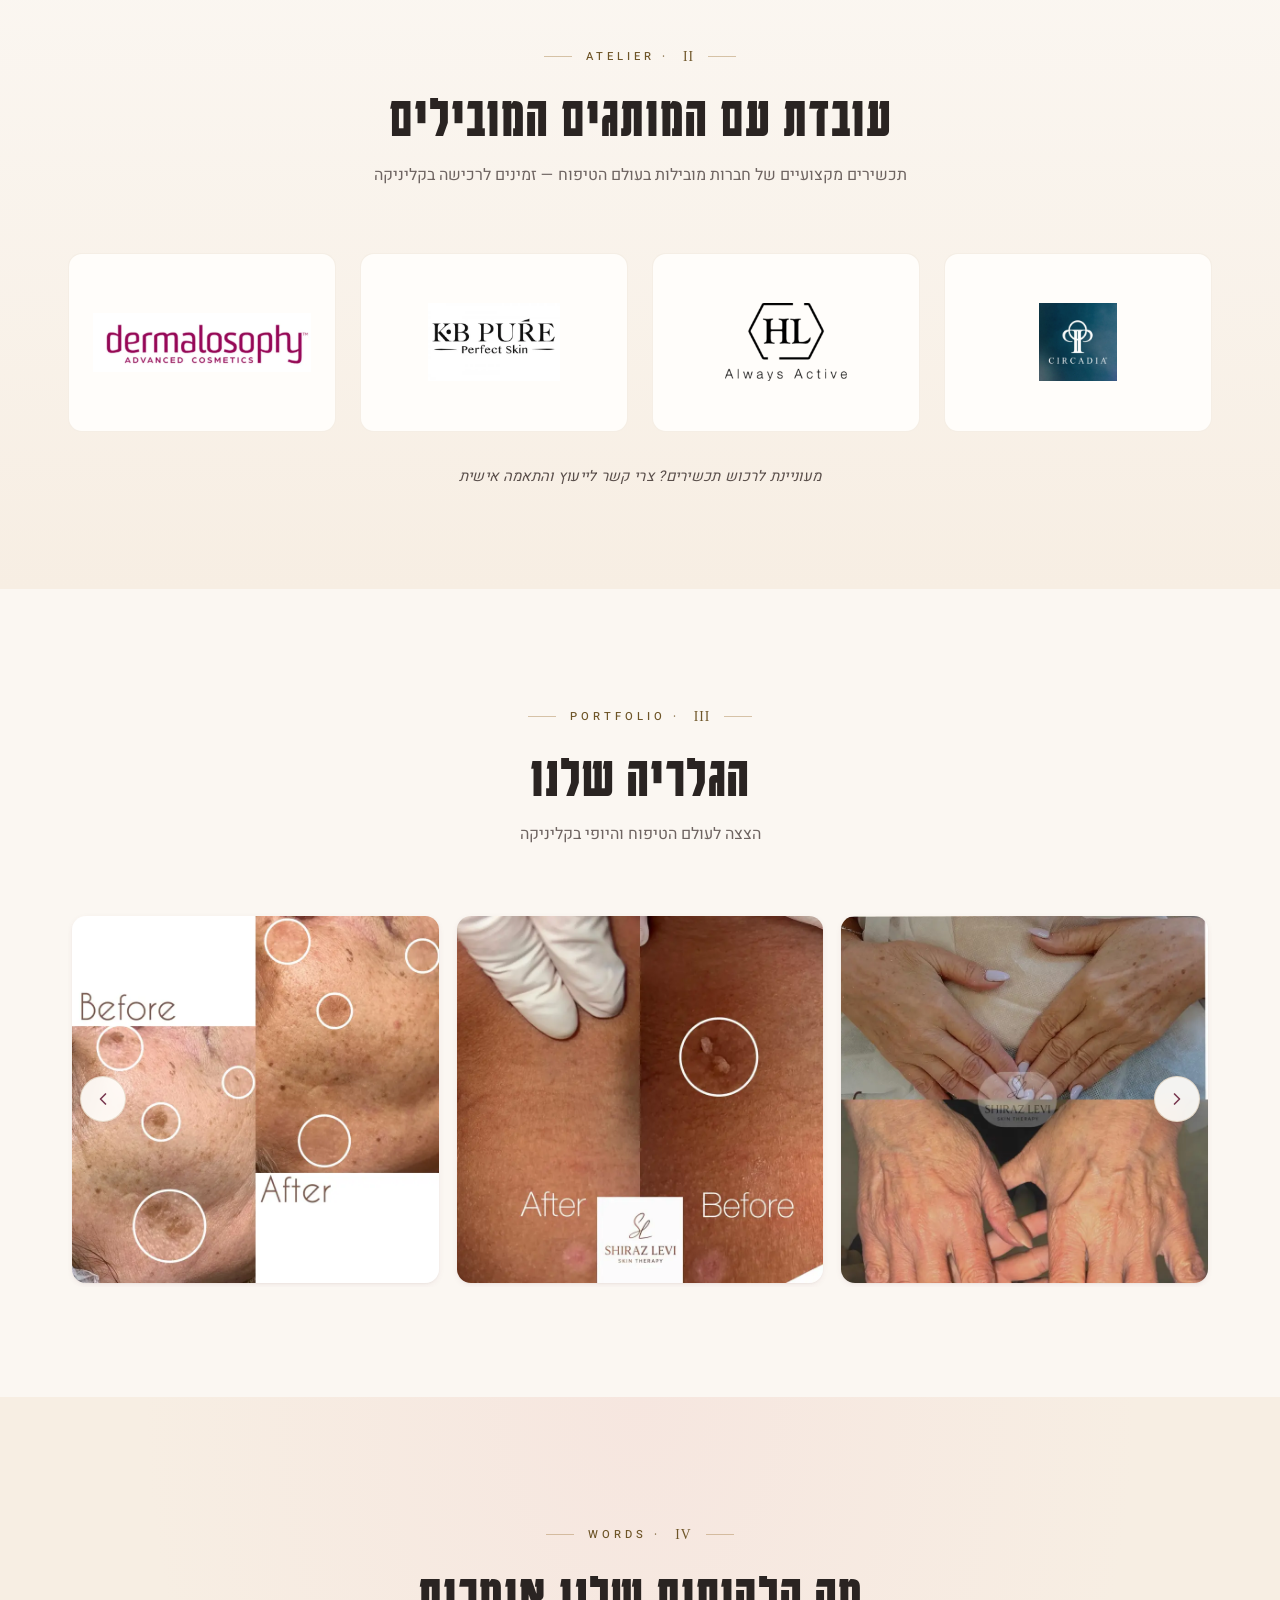
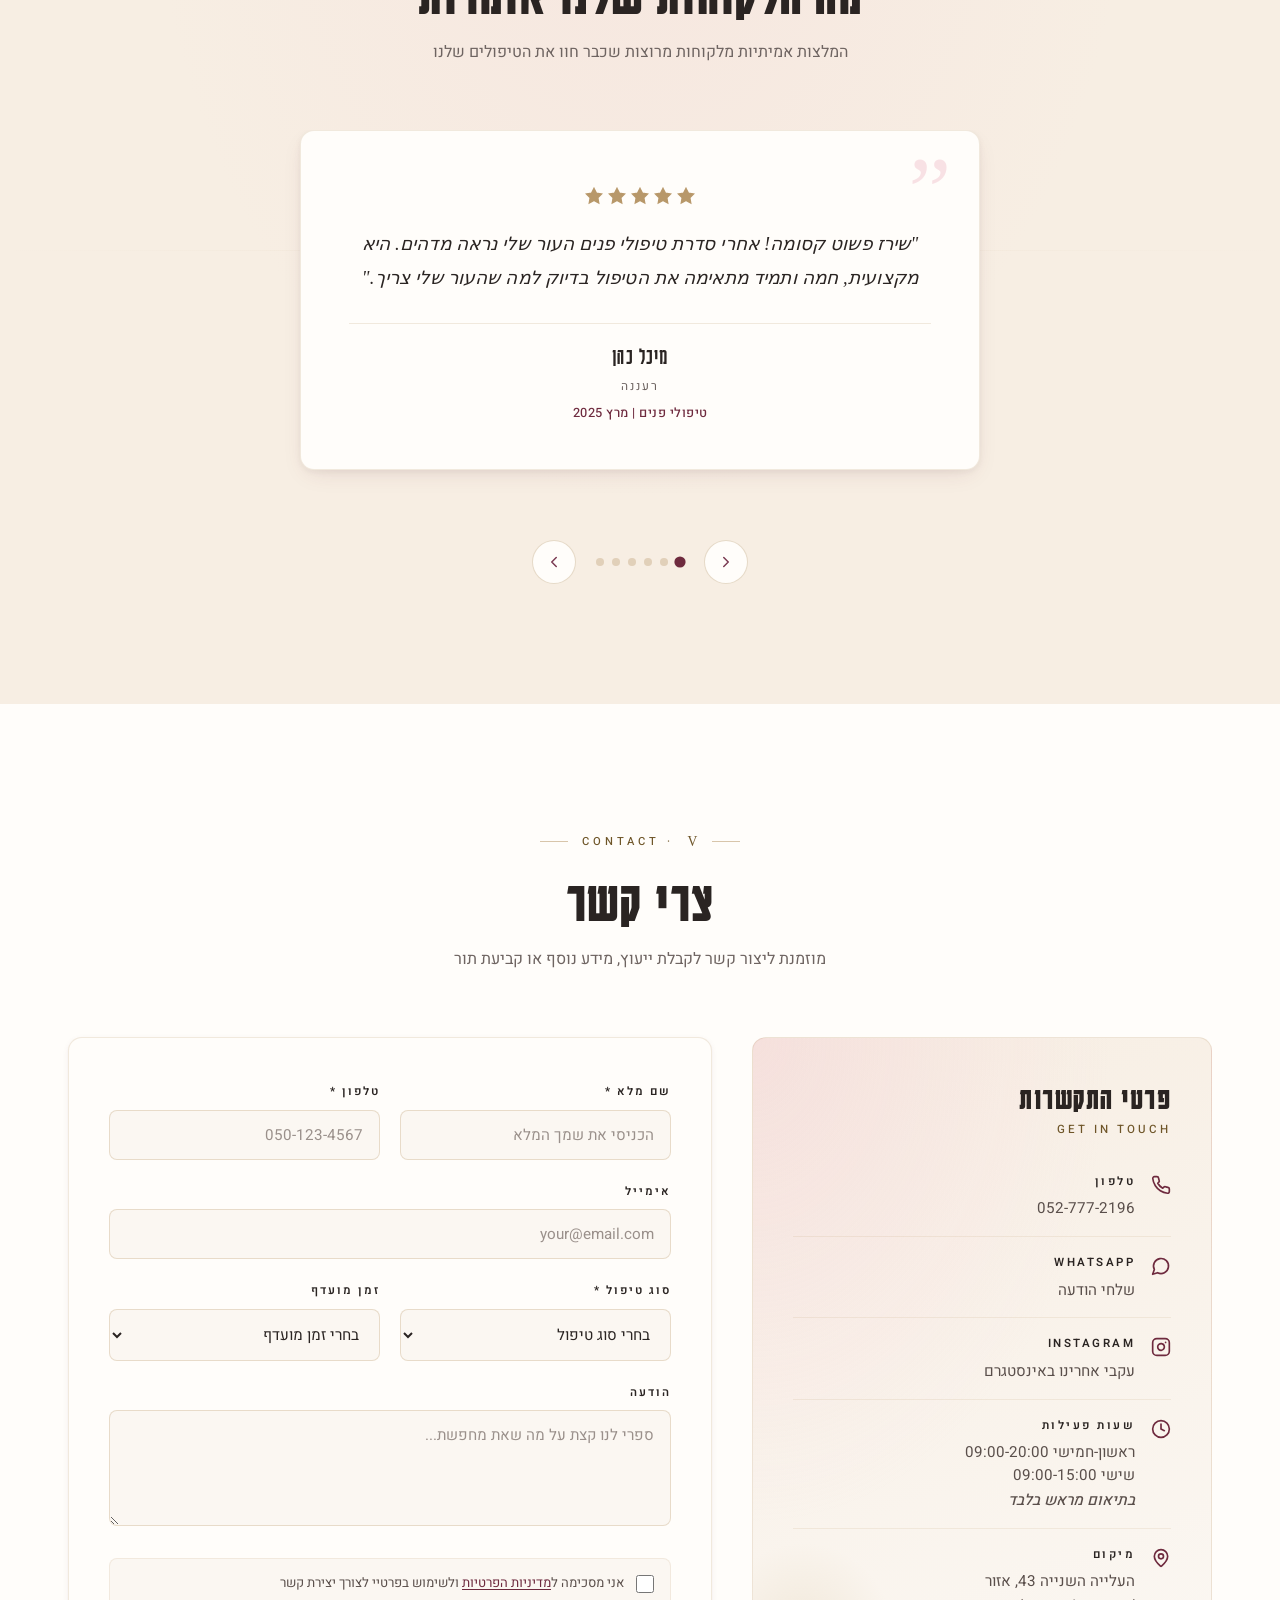
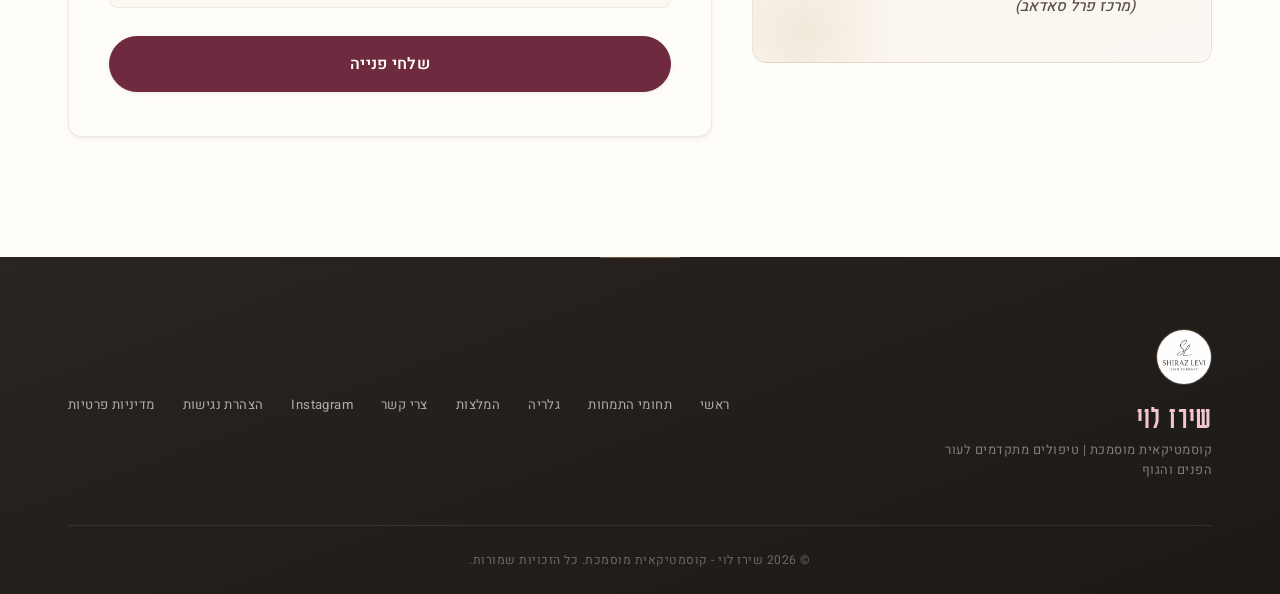
==== commit 4a1738d3: "Redesign site with editorial apothecary aesthetic Refined design tokens (ivory/wine/brass palette), " ====
--- a/index.html
+++ b/index.html
@@ -1,384 +1,392 @@
-<!DOCTYPE html>
-<html lang="he" dir="rtl">
-<head>
-    <meta charset="UTF-8">
-    <meta name="viewport" content="width=device-width, initial-scale=1.0">
-    <title>שירז לוי - קוסמטיקאית מוסמכת | טיפולי פנים וגוף מתקדמים</title>
-    <meta name="description" content="שירז לוי, קוסמטיקאית מוסמכת עם ניסיון של למעלה מ-7 שנים. טיפולי פנים, הסרת שיער בלייזר, טיפול באקנה, פיגמנטציה ואנטי אייג'ינג.">
-    <meta name="keywords" content="קוסמטיקאית, טיפולי פנים, הסרת שיער בלייזר, אקנה, פיגמנטציה, אנטי אייג'ינג, טיפוח עור, שירז לוי">
-    <meta property="og:title" content="שירז לוי - קוסמטיקאית מוסמכת">
-    <meta property="og:description" content="טיפולי פנים, הסרת שיער בלייזר, טיפול באקנה, פיגמנטציה ואנטי אייג'ינג. מעל 7 שנות ניסיון.">
-    <meta property="og:image" content="Images/logo 4.webp">
-    <meta property="og:type" content="website">
-    <link rel="icon" type="image/webp" href="Images/logo 4.webp">
-    <link rel="preconnect" href="https://fonts.googleapis.com">
-    <link rel="preconnect" href="https://fonts.gstatic.com" crossorigin>
-    <link rel="preload" as="image" href="Images/Shiraz Levi.webp" type="image/webp">
-    <link href="https://fonts.googleapis.com/css2?family=Heebo:wght@400;500;700&family=Suez+One&family=Karantina:wght@400;700&display=swap" rel="stylesheet">
-    <link rel="stylesheet" href="style.css?v=3.0">
-    <!-- Google tag (gtag.js) -->
-    <script async src="https://www.googletagmanager.com/gtag/js?id=G-481XBY1KB2"></script>
-    <script>
-      window.dataLayer = window.dataLayer || [];
-      function gtag(){dataLayer.push(arguments);}
-      gtag('js', new Date());
-      gtag('config', 'G-481XBY1KB2');
-    </script>
-</head>
-<body>
-    <!-- Skip Navigation -->
-    <a href="#services" class="skip-link">דלגי לתוכן העיקרי</a>
-
-    <!-- Header -->
-    <header class="header" id="header">
-        <div class="container">
-            <nav class="nav">
-                <a href="#home" class="logo">
-                    <img src="Images/logo 4.webp" alt="שירז לוי - קוסמטיקאית" class="logo-img" width="50" height="50">
-                    <div class="logo-text">
-                        <span class="logo-name">שירז לוי</span>
-                        <span class="logo-title">קוסמטיקאית מוסמכת</span>
-                    </div>
-                </a>
-
-                <ul class="nav-links" id="navLinks">
-                    <li><a href="#home">ראשי</a></li>
-                    <li><a href="#services">תחומי התמחות</a></li>
-                    <li><a href="#gallery">גלריה</a></li>
-                    <li><a href="#testimonials">המלצות</a></li>
-                    <li><a href="#contact">צרי קשר</a></li>
-                </ul>
-
-                <button class="mobile-menu-btn" id="mobileMenuBtn" aria-label="תפריט">
-                    <span></span>
-                    <span></span>
-                    <span></span>
-                </button>
-            </nav>
-        </div>
-    </header>
-
-    <!-- Hero Section -->
-    <section class="hero" id="home">
-        <div class="hero-decoration hero-decoration--top-left"></div>
-        <div class="hero-decoration hero-decoration--bottom-right"></div>
-        <div class="container">
-            <div class="hero-compact">
-                <div class="hero-portrait">
-                    <div class="hero-portrait-flip">
-                        <div class="hero-portrait-front">
-                            <img src="Images/Shiraz Levi.webp" alt="שירז לוי - קוסמטיקאית מוסמכת" width="800" height="1097" fetchpriority="high" decoding="async">
-                        </div>
-                        <div class="hero-portrait-back">
-                            <img src="Images/logo 4.webp" alt="Shiraz Levi - Skin Therapy" width="800" height="800" loading="lazy" decoding="async">
-                        </div>
-                    </div>
-                </div>
-                <h1 class="hero-title">שירז לוי</h1>
-                <p class="hero-role">קוסמטיקאית מוסמכת</p>
-                <p class="hero-subtitle">מעל 7 שנות ניסיון בטיפולים מתקדמים לשיפור וטיפוח עור הפנים והגוף</p>
-                <div class="hero-cta">
-                    <a href="#contact" class="btn btn-primary btn-lg">לקביעת תור</a>
-                    <a href="tel:052-777-2196" class="btn btn-outline btn-lg">
-                        <svg xmlns="http://www.w3.org/2000/svg" width="24" height="24" viewBox="0 0 24 24" fill="none" stroke="currentColor" stroke-width="2" stroke-linecap="round" stroke-linejoin="round"><path d="M22 16.92v3a2 2 0 0 1-2.18 2 19.79 19.79 0 0 1-8.63-3.07 19.5 19.5 0 0 1-6-6 19.79 19.79 0 0 1-3.07-8.67A2 2 0 0 1 4.11 2h3a2 2 0 0 1 2 1.72 12.84 12.84 0 0 0 .7 2.81 2 2 0 0 1-.45 2.11L8.09 9.91a16 16 0 0 0 6 6l1.27-1.27a2 2 0 0 1 2.11-.45 12.84 12.84 0 0 0 2.81.7A2 2 0 0 1 22 16.92z"/></svg> 052-777-2196
-                    </a>
-                </div>
-            </div>
-        </div>
-    </section>
-
-    <!-- Services Section -->
-    <section class="services" id="services">
-        <div class="container">
-            <div class="section-header">
-                <h2 class="section-title-script">תחומי ההתמחות שלי</h2>
-            </div>
-            <div class="services-slider">
-                <div class="services-track" id="servicesTrack">
-                    <div class="service-card">
-                        <div class="service-icon"><svg xmlns="http://www.w3.org/2000/svg" width="24" height="24" viewBox="0 0 24 24" fill="none" stroke="currentColor" stroke-width="2" stroke-linecap="round" stroke-linejoin="round"><path d="M9.937 15.5A2 2 0 0 0 8.5 14.063l-6.135-1.582a.5.5 0 0 1 0-.962L8.5 9.936A2 2 0 0 0 9.937 8.5l1.582-6.135a.5.5 0 0 1 .963 0L14.063 8.5A2 2 0 0 0 15.5 9.937l6.135 1.581a.5.5 0 0 1 0 .964L15.5 14.063a2 2 0 0 0-1.437 1.437l-1.582 6.135a.5.5 0 0 1-.963 0z"/><path d="M20 3v4"/><path d="M22 5h-4"/><path d="M4 17v2"/><path d="M5 18H3"/></svg></div>
-                        <h3>הסרת שיער בלייזר</h3>
-                        <p>טיפול מתקדם ויעיל להסרת שיער לצמיתות, בטכנולוגיות מתקדמות ובטוחות, המותאמות אישית לכל סוג עור ושיער.</p>
-                    </div>
-                    <div class="service-card">
-                        <div class="service-icon"><svg xmlns="http://www.w3.org/2000/svg" width="24" height="24" viewBox="0 0 24 24" fill="none" stroke="currentColor" stroke-width="2" stroke-linecap="round" stroke-linejoin="round"><path d="M12 5a3 3 0 1 1 3 3m-3-3a3 3 0 1 0-3 3m3-3v1M9 8a3 3 0 1 0 3 3M9 8h1m5 0a3 3 0 1 1-3 3m3-3h-1m-2 3v-1"/><circle cx="12" cy="8" r="2"/><path d="M12 10v12"/><path d="M12 22c4.2 0 7-1.667 7-5-4.2 0-7 1.667-7 5Z"/><path d="M12 22c-4.2 0-7-1.667-7-5 4.2 0 7 1.667 7 5Z"/></svg></div>
-                        <h3>טיפולי פנים</h3>
-                        <p>מגוון טיפולים מותאמים אישית לניקוי עמוק, הזנה ושיקום עור הפנים, בחומרים איכותיים וטכניקות מתקדמות.</p>
-                    </div>
-                    <div class="service-card">
-                        <div class="service-icon"><svg xmlns="http://www.w3.org/2000/svg" width="24" height="24" viewBox="0 0 24 24" fill="none" stroke="currentColor" stroke-width="2" stroke-linecap="round" stroke-linejoin="round"><path d="M19 14c1.49-1.46 3-3.21 3-5.5A5.5 5.5 0 0 0 16.5 3c-1.76 0-3 .5-4.5 2-1.5-1.5-2.74-2-4.5-2A5.5 5.5 0 0 0 2 8.5c0 2.3 1.5 4.05 3 5.5l7 7Z"/></svg></div>
-                        <h3>טיפול באקנה</h3>
-                        <p>פתרונות מקצועיים לטיפול בעור בעייתי ואקנה, בהתאמה אישית למצב העור לשיפור משמעותי במראה.</p>
-                    </div>
-                    <div class="service-card">
-                        <div class="service-icon"><svg xmlns="http://www.w3.org/2000/svg" width="24" height="24" viewBox="0 0 24 24" fill="none" stroke="currentColor" stroke-width="2" stroke-linecap="round" stroke-linejoin="round"><circle cx="12" cy="12" r="4"/><path d="M12 2v2"/><path d="M12 20v2"/><path d="m4.93 4.93 1.41 1.41"/><path d="m17.66 17.66 1.41 1.41"/><path d="M2 12h2"/><path d="M20 12h2"/><path d="m6.34 17.66-1.41 1.41"/><path d="m19.07 4.93-1.41 1.41"/></svg></div>
-                        <h3>טיפול בפיגמנטציה</h3>
-                        <p>טיפולים להבהרת כתמים ואחידות גוון העור, בשיטות מתקדמות לשיפור מראה עור זוהר ובריא.</p>
-                    </div>
-                    <div class="service-card">
-                        <div class="service-icon"><svg xmlns="http://www.w3.org/2000/svg" width="24" height="24" viewBox="0 0 24 24" fill="none" stroke="currentColor" stroke-width="2" stroke-linecap="round" stroke-linejoin="round"><path d="M6 3h12l4 6-10 13L2 9Z"/><path d="M11 3 8 9l4 13 4-13-3-6"/><path d="M2 9h20"/></svg></div>
-                        <h3>אנטי אייג'ינג</h3>
-                        <p>טיפולים חדשניים להאטת הזדקנות העור, שיפור גמישות, מיצוק והענקת מראה צעיר ורענן.</p>
-                    </div>
-                    <div class="service-card">
-                        <div class="service-icon"><svg xmlns="http://www.w3.org/2000/svg" width="24" height="24" viewBox="0 0 24 24" fill="none" stroke="currentColor" stroke-width="2" stroke-linecap="round" stroke-linejoin="round"><circle cx="6" cy="6" r="3"/><path d="M8.12 8.12 12 12"/><path d="M20 4 8.12 15.88"/><circle cx="6" cy="18" r="3"/><path d="M14.8 14.8 20 20"/></svg></div>
-                        <h3>הסרת נגעים</h3>
-                        <p>הסרה מקצועית ובטוחה של נגעי עור שפירים, באמצעות טכנולוגיות מתקדמות ובהתאמה אישית לכל סוג נגע ועור.</p>
-                    </div>
-                    <div class="service-card">
-                        <div class="service-icon"><svg xmlns="http://www.w3.org/2000/svg" width="24" height="24" viewBox="0 0 24 24" fill="none" stroke="currentColor" stroke-width="2" stroke-linecap="round" stroke-linejoin="round"><circle cx="12" cy="5" r="1"/><path d="m9 20 3-6 3 6"/><path d="m6 8 6 2 6-2"/><path d="M12 10v4"/></svg></div>
-                        <h3>טיפולי גוף</h3>
-                        <p>טיפולים מתקדמים למיצוק והצערת עור הגוף, שיפור מרקם העור והענקת מראה חלק, מוצק וצעיר.</p>
-                    </div>
-                </div>
-                <button class="services-btn services-btn--prev" id="servicesPrev" aria-label="הטיפול הקודם">
-                    <svg xmlns="http://www.w3.org/2000/svg" width="24" height="24" viewBox="0 0 24 24" fill="none" stroke="currentColor" stroke-width="2" stroke-linecap="round" stroke-linejoin="round"><path d="m9 18 6-6-6-6"/></svg>
-                </button>
-                <button class="services-btn services-btn--next" id="servicesNext" aria-label="הטיפול הבא">
-                    <svg xmlns="http://www.w3.org/2000/svg" width="24" height="24" viewBox="0 0 24 24" fill="none" stroke="currentColor" stroke-width="2" stroke-linecap="round" stroke-linejoin="round"><path d="m15 18-6-6 6-6"/></svg>
-                </button>
-            </div>
-        </div>
-    </section>
-
-    <!-- Brands Section -->
-    <section class="brands" id="brands">
-        <div class="container">
-            <div class="section-header">
-                <h2 class="section-title-script">עובדת עם המותגים המובילים</h2>
-                <p>תכשירים מקצועיים של חברות מובילות בעולם הטיפוח - זמינים לרכישה בקליניקה</p>
-            </div>
-            <div class="brands-grid">
-                <div class="brand-card">
-                    <img src="Images/CIRCADIA Logo.webp" alt="Circadia - מותג טיפוח מקצועי" width="800" height="800" loading="lazy" decoding="async">
-                </div>
-                <div class="brand-card">
-                    <img src="Images/HL logo.webp" alt="Holy Land Always Active - מותג טיפוח מקצועי" width="800" height="508" loading="lazy" decoding="async">
-                </div>
-                <div class="brand-card">
-                    <img src="Images/KB Pure logo.webp" alt="KB Pure Perfect Skin - מותג טיפוח מקצועי" width="800" height="470" loading="lazy" decoding="async">
-                </div>
-                <div class="brand-card">
-                    <img src="Images/Dermalosophy Logo.webp" alt="Dermalosophy Advanced Cosmetics - מותג טיפוח מקצועי" width="800" height="216" loading="lazy" decoding="async">
-                </div>
-            </div>
-            <p class="brands-note">מעוניינת לרכוש תכשירים? צרי קשר לייעוץ והתאמה אישית</p>
-        </div>
-    </section>
-
-    <!-- Gallery Section -->
-    <section class="gallery" id="gallery" aria-label="גלריית תמונות">
-        <div class="container">
-            <div class="section-header">
-                <h2 class="section-title-script">הגלריה שלנו</h2>
-                <p>הצצה לעולם הטיפוח והיופי בקליניקה</p>
-            </div>
-            <div class="gallery-slider">
-                <div class="gallery-track" id="galleryTrack">
-                    <div class="gallery-slide"><img src="Images/shiraz_levi_skin_terapy_1765266962_3783655974285144648_244379514.webp" alt="תוצאות טיפול הצערת עור כפות הידיים - לפני ואחרי" width="800" height="800" loading="lazy" decoding="async"></div>
-                    <div class="gallery-slide"><img src="Images/shiraz_levi_skin_terapy_1763289561_3767068329635489215_244379514.webp" alt="תוצאות הסרת נגעי עור - לפני ואחרי" width="800" height="800" loading="lazy" decoding="async"></div>
-                    <div class="gallery-slide"><img src="Images/shiraz_levi_skin_terapy_1751810030_3670771044306742542_244379514.webp" alt="תוצאות טיפול בפיגמנטציה בעור הפנים - לפני ואחרי" width="800" height="800" loading="lazy" decoding="async"></div>
-                    <div class="gallery-slide"><img src="Images/shiraz_levi_skin_terapy_1751810030_3670771044315078983_244379514.webp" alt="תוצאות טיפול לשיפור מרקם עור הפנים - לפני ואחרי" width="800" height="800" loading="lazy" decoding="async"></div>
-                    <div class="gallery-slide"><img src="Images/shiraz_levi_skin_terapy_1742915886_3596161557306877228_244379514.webp" alt="תוצאות טיפול באקנה ושיפור מראה העור - לפני ואחרי" width="800" height="799" loading="lazy" decoding="async"></div>
-                    <div class="gallery-slide"><img src="Images/shiraz_levi_skin_terapy_1738851873_3562070149000539733_244379514.webp" alt="תוצאות הסרת שומה קוסמטית - לפני ואחרי" width="800" height="800" loading="lazy" decoding="async"></div>
-                    <div class="gallery-slide"><img src="Images/shiraz_levi_skin_terapy_1742228384_3590394375188884012_244379514.webp" alt="שלבי טיפול להסרת נגע עור ושיקום - ארבעה שלבים" width="800" height="800" loading="lazy" decoding="async"></div>
-                    <div class="gallery-slide"><img src="Images/shiraz_levi_skin_terapy_1733422659_3516526599421028712_244379514.webp" alt="תוצאות טיפול בפיגמנטציה ואקנה בעור הפנים" width="800" height="800" loading="lazy" decoding="async"></div>
-                    <div class="gallery-slide"><img src="Images/shiraz_levi_skin_terapy_1732994319_3512933423649050347_244379514.webp" alt="מוצרי טיפוח מקצועיים של Circadia בקליניקה" width="800" height="800" loading="lazy" decoding="async"></div>
-                    <div class="gallery-slide"><img src="Images/shiraz_levi_skin_terapy_1723986826_3437373096136279384_244379514.webp" alt="מידע על חומצה סליצילית - יתרונות לטיפוח העור" width="800" height="800" loading="lazy" decoding="async"></div>
-                    <div class="gallery-slide"><img src="Images/shiraz_levi_skin_terapy_1723724482_3435172397868768382_244379514.webp" alt="תוצאות טיפול אנטי אייג'ינג באזור הצוואר - לפני ואחרי" width="800" height="800" loading="lazy" decoding="async"></div>
-                    <div class="gallery-slide"><img src="Images/shiraz_levi_skin_terapy_1721024758_3412525466390779004_244379514.webp" alt="תוצאות טיפול באקנה בעור הפנים - ארבעה שלבי שיפור" width="800" height="800" loading="lazy" decoding="async"></div>
-                    <div class="gallery-slide"><img src="Images/shiraz_levi_skin_terapy_1721024758_3412525466390733743_244379514.webp" alt="תוצאות טיפול באקנה באזור הלחי והסנטר - לפני ואחרי" width="800" height="800" loading="lazy" decoding="async"></div>
-                    <div class="gallery-slide"><img src="Images/shiraz_levi_skin_terapy_1719327578_3398288487642025199_244379514.webp" alt="תוצאות טיפול אנטי אייג'ינג להחלקת קמטים במצח - לפני ואחרי" width="800" height="800" loading="lazy" decoding="async"></div>
-                    <div class="gallery-slide"><img src="Images/shiraz_levi_skin_terapy_1714668367_3359204195389566390_244379514.webp" alt="תוצאות טיפול לשיפור מרקם עור הפנים ואקנה - לפני ואחרי" width="800" height="792" loading="lazy" decoding="async"></div>
-                    <div class="gallery-slide"><img src="Images/shiraz_levi_skin_terapy_1714668581_3359205993361862886_244379514.webp" alt="תוצאות טיפול פנים להענקת זוהר ומראה רענן - לפני ואחרי" width="800" height="780" loading="lazy" decoding="async"></div>
-                    <div class="gallery-slide"><img src="Images/shiraz_levi_skin_terapy_1715152961_3363269262045153929_244379514.webp" alt="תוצאות טיפול באקנה באזור הסנטר והלסת - לפני ואחרי" width="800" height="800" loading="lazy" decoding="async"></div>
-                </div>
-                <button class="gallery-btn gallery-btn--prev" id="galleryPrev" aria-label="הקודם">
-                    <svg xmlns="http://www.w3.org/2000/svg" width="24" height="24" viewBox="0 0 24 24" fill="none" stroke="currentColor" stroke-width="2" stroke-linecap="round" stroke-linejoin="round"><path d="m9 18 6-6-6-6"/></svg>
-                </button>
-                <button class="gallery-btn gallery-btn--next" id="galleryNext" aria-label="הבא">
-                    <svg xmlns="http://www.w3.org/2000/svg" width="24" height="24" viewBox="0 0 24 24" fill="none" stroke="currentColor" stroke-width="2" stroke-linecap="round" stroke-linejoin="round"><path d="m15 18-6-6 6-6"/></svg>
-                </button>
-            </div>
-        </div>
-    </section>
-
-    <!-- Testimonials Section -->
-    <section class="testimonials" id="testimonials">
-        <div class="container">
-            <div class="section-header">
-                <h2 class="section-title-script">מה הלקוחות שלנו אומרות</h2>
-                <p>המלצות אמיתיות מלקוחות מרוצות שכבר חוו את הטיפולים שלנו</p>
-            </div>
-            <div class="testimonials-carousel">
-                <div class="testimonials-track" id="testimonialsTrack">
-                    <!-- Testimonials injected by JS -->
-                </div>
-                <div class="carousel-controls">
-                    <button class="carousel-btn prev" id="prevBtn" aria-label="הקודם">
-                        <svg xmlns="http://www.w3.org/2000/svg" width="24" height="24" viewBox="0 0 24 24" fill="none" stroke="currentColor" stroke-width="2" stroke-linecap="round" stroke-linejoin="round"><path d="m9 18 6-6-6-6"/></svg>
-                    </button>
-                    <div class="carousel-dots" id="carouselDots"></div>
-                    <button class="carousel-btn next" id="nextBtn" aria-label="הבא">
-                        <svg xmlns="http://www.w3.org/2000/svg" width="24" height="24" viewBox="0 0 24 24" fill="none" stroke="currentColor" stroke-width="2" stroke-linecap="round" stroke-linejoin="round"><path d="m15 18-6-6 6-6"/></svg>
-                    </button>
-                </div>
-            </div>
-        </div>
-    </section>
-
-    <!-- Contact Section -->
-    <section class="contact" id="contact">
-        <div class="container">
-            <div class="section-header">
-                <h2 class="section-title-script">צרי קשר</h2>
-                <p>מוזמנת ליצור קשר לקבלת ייעוץ, מידע נוסף או קביעת תור</p>
-            </div>
-            <div class="contact-grid">
-                <!-- Contact Info -->
-                <div class="contact-info">
-                    <div class="contact-card">
-                        <h3>פרטי התקשרות</h3>
-                        <div class="contact-item">
-                            <svg xmlns="http://www.w3.org/2000/svg" width="24" height="24" viewBox="0 0 24 24" fill="none" stroke="currentColor" stroke-width="2" stroke-linecap="round" stroke-linejoin="round"><path d="M22 16.92v3a2 2 0 0 1-2.18 2 19.79 19.79 0 0 1-8.63-3.07 19.5 19.5 0 0 1-6-6 19.79 19.79 0 0 1-3.07-8.67A2 2 0 0 1 4.11 2h3a2 2 0 0 1 2 1.72 12.84 12.84 0 0 0 .7 2.81 2 2 0 0 1-.45 2.11L8.09 9.91a16 16 0 0 0 6 6l1.27-1.27a2 2 0 0 1 2.11-.45 12.84 12.84 0 0 0 2.81.7A2 2 0 0 1 22 16.92z"/></svg>
-                            <div>
-                                <strong>טלפון</strong>
-                                <a href="tel:052-777-2196">052-777-2196</a>
-                            </div>
-                        </div>
-                        <div class="contact-item">
-                            <svg xmlns="http://www.w3.org/2000/svg" width="24" height="24" viewBox="0 0 24 24" fill="none" stroke="currentColor" stroke-width="2" stroke-linecap="round" stroke-linejoin="round"><path d="M7.9 20A9 9 0 1 0 4 16.1L2 22Z"/></svg>
-                            <div>
-                                <strong>WhatsApp</strong>
-                                <a href="https://wa.me/972527772196">שלחי הודעה</a>
-                            </div>
-                        </div>
-                        <div class="contact-item">
-                            <svg xmlns="http://www.w3.org/2000/svg" width="22" height="22" viewBox="0 0 24 24" fill="none" stroke="currentColor" stroke-width="2" stroke-linecap="round" stroke-linejoin="round"><rect x="2" y="2" width="20" height="20" rx="5" ry="5"></rect><path d="M16 11.37A4 4 0 1 1 12.63 8 4 4 0 0 1 16 11.37z"></path><line x1="17.5" y1="6.5" x2="17.51" y2="6.5"></line></svg>
-                            <div>
-                                <strong>Instagram</strong>
-                                <a href="https://www.instagram.com/shiraz_levi_skin_terapy/" target="_blank" rel="noopener">עקבי אחרינו באינסטגרם</a>
-                            </div>
-                        </div>
-                        <div class="contact-item">
-                            <svg xmlns="http://www.w3.org/2000/svg" width="24" height="24" viewBox="0 0 24 24" fill="none" stroke="currentColor" stroke-width="2" stroke-linecap="round" stroke-linejoin="round"><circle cx="12" cy="12" r="10"/><polyline points="12 6 12 12 16 14"/></svg>
-                            <div>
-                                <strong>שעות פעילות</strong>
-                                <span>ראשון-חמישי 09:00-20:00</span>
-                                <span>שישי 09:00-15:00</span>
-                                <span class="contact-note">בתיאום מראש בלבד</span>
-                            </div>
-                        </div>
-                        <div class="contact-item">
-                            <svg xmlns="http://www.w3.org/2000/svg" width="24" height="24" viewBox="0 0 24 24" fill="none" stroke="currentColor" stroke-width="2" stroke-linecap="round" stroke-linejoin="round"><path d="M20 10c0 4.993-5.539 10.193-7.399 11.799a1 1 0 0 1-1.202 0C9.539 20.193 4 14.993 4 10a8 8 0 0 1 16 0"/><circle cx="12" cy="10" r="3"/></svg>
-                            <div>
-                                <strong>מיקום</strong>
-                                <span>העלייה השנייה 43, אזור</span>
-                                <span class="contact-note">(מרכז פרל סאדאב)</span>
-                            </div>
-                        </div>
-                    </div>
-                </div>
-
-                <!-- Contact Form -->
-                <div class="contact-form-wrapper">
-                    <form class="contact-form" id="contactForm">
-                        <div class="form-row">
-                            <div class="form-group">
-                                <label for="fullName">שם מלא *</label>
-                                <input type="text" id="fullName" name="fullName" placeholder="הכניסי את שמך המלא" required>
-                            </div>
-                            <div class="form-group">
-                                <label for="phone">טלפון *</label>
-                                <input type="tel" id="phone" name="phone" placeholder="050-123-4567" required>
-                            </div>
-                        </div>
-                        <div class="form-group">
-                            <label for="email">אימייל</label>
-                            <input type="email" id="email" name="email" placeholder="your@email.com">
-                        </div>
-                        <div class="form-row">
-                            <div class="form-group">
-                                <label for="topic">סוג טיפול *</label>
-                                <select id="topic" name="topic" required>
-                                    <option value="">בחרי סוג טיפול</option>
-                                    <option value="LaserHairRemoval">הסרת שיער בלייזר</option>
-                                    <option value="FacialTreatment">טיפולי פנים</option>
-                                    <option value="Acne">טיפול באקנה</option>
-                                    <option value="Pigmentation">טיפול בפיגמנטציה</option>
-                                    <option value="AntiAging">אנטי אייג'ינג</option>
-                                    <option value="LesionRemoval">הסרת נגעים</option>
-                                    <option value="BodyTreatment">טיפולי גוף - מיצוק והצערה</option>
-                                    <option value="Consultation">ייעוץ</option>
-                                    <option value="Other">אחר</option>
-                                </select>
-                            </div>
-                            <div class="form-group">
-                                <label for="preferredTime">זמן מועדף</label>
-                                <select id="preferredTime" name="preferredTime">
-                                    <option value="">בחרי זמן מועדף</option>
-                                    <option value="Morning">בוקר (09:00-12:00)</option>
-                                    <option value="Noon">צהריים (12:00-15:00)</option>
-                                    <option value="Afternoon">אחר הצהריים (15:00-18:00)</option>
-                                    <option value="Evening">ערב (18:00-20:00)</option>
-                                    <option value="Flexible">גמישה</option>
-                                </select>
-                            </div>
-                        </div>
-                        <div class="form-group">
-                            <label for="message">הודעה</label>
-                            <textarea id="message" name="message" rows="4" placeholder="ספרי לנו קצת על מה שאת מחפשת..."></textarea>
-                        </div>
-                        <div class="form-group form-checkbox">
-                            <input type="checkbox" id="privacy" name="privacy" required>
-                            <label for="privacy">אני מסכימה ל<a href="privacy.html" target="_blank">מדיניות הפרטיות</a> ולשימוש בפרטיי לצורך יצירת קשר</label>
-                        </div>
-                        <button type="submit" class="btn btn-primary btn-lg btn-full">
-                            שלחי פנייה
-                        </button>
-                    </form>
-                </div>
-            </div>
-        </div>
-    </section>
-
-    <!-- Footer -->
-    <footer class="footer">
-        <div class="container">
-            <div class="footer-content">
-                <div class="footer-brand">
-                    <img src="Images/logo 4.webp" alt="שירז לוי" class="footer-logo" width="800" height="800" loading="lazy" decoding="async">
-                    <p class="footer-name">שירז לוי</p>
-                    <p class="footer-tagline">קוסמטיקאית מוסמכת | טיפולים מתקדמים לעור הפנים והגוף</p>
-                </div>
-                <div class="footer-links">
-                    <a href="#home">ראשי</a>
-                    <a href="#services">תחומי התמחות</a>
-                    <a href="#gallery">גלריה</a>
-                    <a href="#testimonials">המלצות</a>
-                    <a href="#contact">צרי קשר</a>
-                    <a href="https://www.instagram.com/shiraz_levi_skin_terapy/" target="_blank" rel="noopener">Instagram</a>
-                    <a href="accessibility.html">הצהרת נגישות</a>
-                    <a href="privacy.html">מדיניות פרטיות</a>
-                </div>
-            </div>
-            <div class="footer-bottom">
-                <p>&copy; 2026 שירז לוי - קוסמטיקאית מוסמכת. כל הזכויות שמורות.</p>
-            </div>
-        </div>
-    </footer>
-
-    <!-- Floating Action Buttons -->
-    <div class="fab-container">
-        <a href="tel:052-777-2196" class="fab fab-phone" aria-label="התקשרי עכשיו">
-            <svg xmlns="http://www.w3.org/2000/svg" width="24" height="24" viewBox="0 0 24 24" fill="none" stroke="currentColor" stroke-width="2" stroke-linecap="round" stroke-linejoin="round"><path d="M22 16.92v3a2 2 0 0 1-2.18 2 19.79 19.79 0 0 1-8.63-3.07 19.5 19.5 0 0 1-6-6 19.79 19.79 0 0 1-3.07-8.67A2 2 0 0 1 4.11 2h3a2 2 0 0 1 2 1.72 12.84 12.84 0 0 0 .7 2.81 2 2 0 0 1-.45 2.11L8.09 9.91a16 16 0 0 0 6 6l1.27-1.27a2 2 0 0 1 2.11-.45 12.84 12.84 0 0 0 2.81.7A2 2 0 0 1 22 16.92z"/></svg>
-        </a>
-        <a href="https://wa.me/972527772196?text=היי שירז, אשמח לקבוע תור לטיפול" class="fab fab-whatsapp" aria-label="WhatsApp">
-            <svg xmlns="http://www.w3.org/2000/svg" width="24" height="24" viewBox="0 0 24 24" fill="none" stroke="currentColor" stroke-width="2" stroke-linecap="round" stroke-linejoin="round"><path d="M7.9 20A9 9 0 1 0 4 16.1L2 22Z"/></svg>
-        </a>
-    </div>
-
-    <!-- Scripts -->
-    <script defer src="script.js?v=3.0"></script>
-</body>
-</html>
+<!DOCTYPE html>
+<html lang="he" dir="rtl">
+<head>
+    <meta charset="UTF-8">
+    <meta name="viewport" content="width=device-width, initial-scale=1.0">
+    <title>שירז לוי - קוסמטיקאית מוסמכת | טיפולי פנים וגוף מתקדמים</title>
+    <meta name="description" content="שירז לוי, קוסמטיקאית מוסמכת עם ניסיון של למעלה מ-7 שנים. טיפולי פנים, הסרת שיער בלייזר, טיפול באקנה, פיגמנטציה ואנטי אייג'ינג.">
+    <meta name="keywords" content="קוסמטיקאית, טיפולי פנים, הסרת שיער בלייזר, אקנה, פיגמנטציה, אנטי אייג'ינג, טיפוח עור, שירז לוי">
+    <meta property="og:title" content="שירז לוי - קוסמטיקאית מוסמכת">
+    <meta property="og:description" content="טיפולי פנים, הסרת שיער בלייזר, טיפול באקנה, פיגמנטציה ואנטי אייג'ינג. מעל 7 שנות ניסיון.">
+    <meta property="og:image" content="Images/logo 4.webp">
+    <meta property="og:type" content="website">
+    <link rel="icon" type="image/webp" href="Images/logo 4.webp">
+    <link rel="preconnect" href="https://fonts.googleapis.com">
+    <link rel="preconnect" href="https://fonts.gstatic.com" crossorigin>
+    <link rel="preload" as="image" href="Images/Shiraz Levi.webp" type="image/webp">
+    <link href="https://fonts.googleapis.com/css2?family=Heebo:wght@400;500;700&family=Suez+One&family=Karantina:wght@400;700&display=swap" rel="stylesheet">
+    <link rel="stylesheet" href="style.css?v=4.0">
+    <!-- Google tag (gtag.js) -->
+    <script async src="https://www.googletagmanager.com/gtag/js?id=G-481XBY1KB2"></script>
+    <script>
+      window.dataLayer = window.dataLayer || [];
+      function gtag(){dataLayer.push(arguments);}
+      gtag('js', new Date());
+      gtag('config', 'G-481XBY1KB2');
+    </script>
+</head>
+<body>
+    <!-- Skip Navigation -->
+    <a href="#services" class="skip-link">דלגי לתוכן העיקרי</a>
+
+    <!-- Header -->
+    <header class="header" id="header">
+        <div class="container">
+            <nav class="nav">
+                <a href="#home" class="logo">
+                    <img src="Images/logo 4.webp" alt="שירז לוי - קוסמטיקאית" class="logo-img" width="50" height="50">
+                    <div class="logo-text">
+                        <span class="logo-name">שירז לוי</span>
+                        <span class="logo-title">קוסמטיקאית מוסמכת</span>
+                    </div>
+                </a>
+
+                <ul class="nav-links" id="navLinks">
+                    <li><a href="#home">ראשי</a></li>
+                    <li><a href="#services">תחומי התמחות</a></li>
+                    <li><a href="#gallery">גלריה</a></li>
+                    <li><a href="#testimonials">המלצות</a></li>
+                    <li><a href="#contact">צרי קשר</a></li>
+                </ul>
+
+                <button class="mobile-menu-btn" id="mobileMenuBtn" aria-label="תפריט">
+                    <span></span>
+                    <span></span>
+                    <span></span>
+                </button>
+            </nav>
+        </div>
+    </header>
+
+    <!-- Hero Section -->
+    <section class="hero" id="home">
+        <div class="hero-decoration hero-decoration--top-left"></div>
+        <div class="hero-decoration hero-decoration--bottom-right"></div>
+        <div class="container">
+            <div class="hero-compact">
+                <span class="hero-eyebrow">Shiraz Levi · Skin Therapy</span>
+                <div class="hero-portrait">
+                    <div class="hero-portrait-flip">
+                        <div class="hero-portrait-front">
+                            <img src="Images/Shiraz Levi.webp" alt="שירז לוי - קוסמטיקאית מוסמכת" width="800" height="1097" fetchpriority="high" decoding="async">
+                        </div>
+                        <div class="hero-portrait-back">
+                            <img src="Images/logo 4.webp" alt="Shiraz Levi - Skin Therapy" width="800" height="800" loading="lazy" decoding="async">
+                        </div>
+                    </div>
+                </div>
+                <h1 class="hero-title">שירז לוי</h1>
+                <p class="hero-role">קוסמטיקאית מוסמכת</p>
+                <p class="hero-subtitle">מעל 7 שנות ניסיון בטיפולים מתקדמים לשיפור וטיפוח עור הפנים והגוף</p>
+                <div class="hero-cta">
+                    <a href="#contact" class="btn btn-primary btn-lg">לקביעת תור</a>
+                    <a href="tel:052-777-2196" class="btn btn-outline btn-lg">
+                        <svg xmlns="http://www.w3.org/2000/svg" width="24" height="24" viewBox="0 0 24 24" fill="none" stroke="currentColor" stroke-width="2" stroke-linecap="round" stroke-linejoin="round"><path d="M22 16.92v3a2 2 0 0 1-2.18 2 19.79 19.79 0 0 1-8.63-3.07 19.5 19.5 0 0 1-6-6 19.79 19.79 0 0 1-3.07-8.67A2 2 0 0 1 4.11 2h3a2 2 0 0 1 2 1.72 12.84 12.84 0 0 0 .7 2.81 2 2 0 0 1-.45 2.11L8.09 9.91a16 16 0 0 0 6 6l1.27-1.27a2 2 0 0 1 2.11-.45 12.84 12.84 0 0 0 2.81.7A2 2 0 0 1 22 16.92z"/></svg> 052-777-2196
+                    </a>
+                </div>
+            </div>
+        </div>
+    </section>
+
+    <!-- Services Section -->
+    <section class="services" id="services">
+        <div class="container">
+            <div class="section-header reveal">
+                <span class="section-eyebrow"><span class="section-numeral">I</span> · Services</span>
+                <h2 class="section-title-script">תחומי ההתמחות שלי</h2>
+                <p>טיפולים מותאמים אישית לכל סוג עור, בשיטות מתקדמות ובליווי מקצועי לאורך כל הדרך</p>
+            </div>
+            <div class="services-slider">
+                <div class="services-track" id="servicesTrack">
+                    <div class="service-card" data-num="01">
+                        <div class="service-icon"><svg xmlns="http://www.w3.org/2000/svg" width="24" height="24" viewBox="0 0 24 24" fill="none" stroke="currentColor" stroke-width="2" stroke-linecap="round" stroke-linejoin="round"><path d="M9.937 15.5A2 2 0 0 0 8.5 14.063l-6.135-1.582a.5.5 0 0 1 0-.962L8.5 9.936A2 2 0 0 0 9.937 8.5l1.582-6.135a.5.5 0 0 1 .963 0L14.063 8.5A2 2 0 0 0 15.5 9.937l6.135 1.581a.5.5 0 0 1 0 .964L15.5 14.063a2 2 0 0 0-1.437 1.437l-1.582 6.135a.5.5 0 0 1-.963 0z"/><path d="M20 3v4"/><path d="M22 5h-4"/><path d="M4 17v2"/><path d="M5 18H3"/></svg></div>
+                        <h3>הסרת שיער בלייזר</h3>
+                        <p>טיפול מתקדם ויעיל להסרת שיער לצמיתות, בטכנולוגיות מתקדמות ובטוחות, המותאמות אישית לכל סוג עור ושיער.</p>
+                    </div>
+                    <div class="service-card" data-num="02">
+                        <div class="service-icon"><svg xmlns="http://www.w3.org/2000/svg" width="24" height="24" viewBox="0 0 24 24" fill="none" stroke="currentColor" stroke-width="2" stroke-linecap="round" stroke-linejoin="round"><path d="M12 5a3 3 0 1 1 3 3m-3-3a3 3 0 1 0-3 3m3-3v1M9 8a3 3 0 1 0 3 3M9 8h1m5 0a3 3 0 1 1-3 3m3-3h-1m-2 3v-1"/><circle cx="12" cy="8" r="2"/><path d="M12 10v12"/><path d="M12 22c4.2 0 7-1.667 7-5-4.2 0-7 1.667-7 5Z"/><path d="M12 22c-4.2 0-7-1.667-7-5 4.2 0 7 1.667 7 5Z"/></svg></div>
+                        <h3>טיפולי פנים</h3>
+                        <p>מגוון טיפולים מותאמים אישית לניקוי עמוק, הזנה ושיקום עור הפנים, בחומרים איכותיים וטכניקות מתקדמות.</p>
+                    </div>
+                    <div class="service-card" data-num="03">
+                        <div class="service-icon"><svg xmlns="http://www.w3.org/2000/svg" width="24" height="24" viewBox="0 0 24 24" fill="none" stroke="currentColor" stroke-width="2" stroke-linecap="round" stroke-linejoin="round"><path d="M19 14c1.49-1.46 3-3.21 3-5.5A5.5 5.5 0 0 0 16.5 3c-1.76 0-3 .5-4.5 2-1.5-1.5-2.74-2-4.5-2A5.5 5.5 0 0 0 2 8.5c0 2.3 1.5 4.05 3 5.5l7 7Z"/></svg></div>
+                        <h3>טיפול באקנה</h3>
+                        <p>פתרונות מקצועיים לטיפול בעור בעייתי ואקנה, בהתאמה אישית למצב העור לשיפור משמעותי במראה.</p>
+                    </div>
+                    <div class="service-card" data-num="04">
+                        <div class="service-icon"><svg xmlns="http://www.w3.org/2000/svg" width="24" height="24" viewBox="0 0 24 24" fill="none" stroke="currentColor" stroke-width="2" stroke-linecap="round" stroke-linejoin="round"><circle cx="12" cy="12" r="4"/><path d="M12 2v2"/><path d="M12 20v2"/><path d="m4.93 4.93 1.41 1.41"/><path d="m17.66 17.66 1.41 1.41"/><path d="M2 12h2"/><path d="M20 12h2"/><path d="m6.34 17.66-1.41 1.41"/><path d="m19.07 4.93-1.41 1.41"/></svg></div>
+                        <h3>טיפול בפיגמנטציה</h3>
+                        <p>טיפולים להבהרת כתמים ואחידות גוון העור, בשיטות מתקדמות לשיפור מראה עור זוהר ובריא.</p>
+                    </div>
+                    <div class="service-card" data-num="05">
+                        <div class="service-icon"><svg xmlns="http://www.w3.org/2000/svg" width="24" height="24" viewBox="0 0 24 24" fill="none" stroke="currentColor" stroke-width="2" stroke-linecap="round" stroke-linejoin="round"><path d="M6 3h12l4 6-10 13L2 9Z"/><path d="M11 3 8 9l4 13 4-13-3-6"/><path d="M2 9h20"/></svg></div>
+                        <h3>אנטי אייג'ינג</h3>
+                        <p>טיפולים חדשניים להאטת הזדקנות העור, שיפור גמישות, מיצוק והענקת מראה צעיר ורענן.</p>
+                    </div>
+                    <div class="service-card" data-num="06">
+                        <div class="service-icon"><svg xmlns="http://www.w3.org/2000/svg" width="24" height="24" viewBox="0 0 24 24" fill="none" stroke="currentColor" stroke-width="2" stroke-linecap="round" stroke-linejoin="round"><circle cx="6" cy="6" r="3"/><path d="M8.12 8.12 12 12"/><path d="M20 4 8.12 15.88"/><circle cx="6" cy="18" r="3"/><path d="M14.8 14.8 20 20"/></svg></div>
+                        <h3>הסרת נגעים</h3>
+                        <p>הסרה מקצועית ובטוחה של נגעי עור שפירים, באמצעות טכנולוגיות מתקדמות ובהתאמה אישית לכל סוג נגע ועור.</p>
+                    </div>
+                    <div class="service-card" data-num="07">
+                        <div class="service-icon"><svg xmlns="http://www.w3.org/2000/svg" width="24" height="24" viewBox="0 0 24 24" fill="none" stroke="currentColor" stroke-width="2" stroke-linecap="round" stroke-linejoin="round"><circle cx="12" cy="5" r="1"/><path d="m9 20 3-6 3 6"/><path d="m6 8 6 2 6-2"/><path d="M12 10v4"/></svg></div>
+                        <h3>טיפולי גוף</h3>
+                        <p>טיפולים מתקדמים למיצוק והצערת עור הגוף, שיפור מרקם העור והענקת מראה חלק, מוצק וצעיר.</p>
+                    </div>
+                </div>
+                <button class="services-btn services-btn--prev" id="servicesPrev" aria-label="הטיפול הקודם">
+                    <svg xmlns="http://www.w3.org/2000/svg" width="24" height="24" viewBox="0 0 24 24" fill="none" stroke="currentColor" stroke-width="2" stroke-linecap="round" stroke-linejoin="round"><path d="m9 18 6-6-6-6"/></svg>
+                </button>
+                <button class="services-btn services-btn--next" id="servicesNext" aria-label="הטיפול הבא">
+                    <svg xmlns="http://www.w3.org/2000/svg" width="24" height="24" viewBox="0 0 24 24" fill="none" stroke="currentColor" stroke-width="2" stroke-linecap="round" stroke-linejoin="round"><path d="m15 18-6-6 6-6"/></svg>
+                </button>
+            </div>
+        </div>
+    </section>
+
+    <!-- Brands Section -->
+    <section class="brands" id="brands">
+        <div class="container">
+            <div class="section-header reveal">
+                <span class="section-eyebrow"><span class="section-numeral">II</span> · Atelier</span>
+                <h2 class="section-title-script">עובדת עם המותגים המובילים</h2>
+                <p>תכשירים מקצועיים של חברות מובילות בעולם הטיפוח — זמינים לרכישה בקליניקה</p>
+            </div>
+            <div class="brands-grid">
+                <div class="brand-card">
+                    <img src="Images/CIRCADIA Logo.webp" alt="Circadia - מותג טיפוח מקצועי" width="800" height="800" loading="lazy" decoding="async">
+                </div>
+                <div class="brand-card">
+                    <img src="Images/HL logo.webp" alt="Holy Land Always Active - מותג טיפוח מקצועי" width="800" height="508" loading="lazy" decoding="async">
+                </div>
+                <div class="brand-card">
+                    <img src="Images/KB Pure logo.webp" alt="KB Pure Perfect Skin - מותג טיפוח מקצועי" width="800" height="470" loading="lazy" decoding="async">
+                </div>
+                <div class="brand-card">
+                    <img src="Images/Dermalosophy Logo.webp" alt="Dermalosophy Advanced Cosmetics - מותג טיפוח מקצועי" width="800" height="216" loading="lazy" decoding="async">
+                </div>
+            </div>
+            <p class="brands-note">מעוניינת לרכוש תכשירים? צרי קשר לייעוץ והתאמה אישית</p>
+        </div>
+    </section>
+
+    <!-- Gallery Section -->
+    <section class="gallery" id="gallery" aria-label="גלריית תמונות">
+        <div class="container">
+            <div class="section-header reveal">
+                <span class="section-eyebrow"><span class="section-numeral">III</span> · Portfolio</span>
+                <h2 class="section-title-script">הגלריה שלנו</h2>
+                <p>הצצה לעולם הטיפוח והיופי בקליניקה</p>
+            </div>
+            <div class="gallery-slider">
+                <div class="gallery-track" id="galleryTrack">
+                    <div class="gallery-slide"><img src="Images/shiraz_levi_skin_terapy_1765266962_3783655974285144648_244379514.webp" alt="תוצאות טיפול הצערת עור כפות הידיים - לפני ואחרי" width="800" height="800" loading="lazy" decoding="async"></div>
+                    <div class="gallery-slide"><img src="Images/shiraz_levi_skin_terapy_1763289561_3767068329635489215_244379514.webp" alt="תוצאות הסרת נגעי עור - לפני ואחרי" width="800" height="800" loading="lazy" decoding="async"></div>
+                    <div class="gallery-slide"><img src="Images/shiraz_levi_skin_terapy_1751810030_3670771044306742542_244379514.webp" alt="תוצאות טיפול בפיגמנטציה בעור הפנים - לפני ואחרי" width="800" height="800" loading="lazy" decoding="async"></div>
+                    <div class="gallery-slide"><img src="Images/shiraz_levi_skin_terapy_1751810030_3670771044315078983_244379514.webp" alt="תוצאות טיפול לשיפור מרקם עור הפנים - לפני ואחרי" width="800" height="800" loading="lazy" decoding="async"></div>
+                    <div class="gallery-slide"><img src="Images/shiraz_levi_skin_terapy_1742915886_3596161557306877228_244379514.webp" alt="תוצאות טיפול באקנה ושיפור מראה העור - לפני ואחרי" width="800" height="799" loading="lazy" decoding="async"></div>
+                    <div class="gallery-slide"><img src="Images/shiraz_levi_skin_terapy_1738851873_3562070149000539733_244379514.webp" alt="תוצאות הסרת שומה קוסמטית - לפני ואחרי" width="800" height="800" loading="lazy" decoding="async"></div>
+                    <div class="gallery-slide"><img src="Images/shiraz_levi_skin_terapy_1742228384_3590394375188884012_244379514.webp" alt="שלבי טיפול להסרת נגע עור ושיקום - ארבעה שלבים" width="800" height="800" loading="lazy" decoding="async"></div>
+                    <div class="gallery-slide"><img src="Images/shiraz_levi_skin_terapy_1733422659_3516526599421028712_244379514.webp" alt="תוצאות טיפול בפיגמנטציה ואקנה בעור הפנים" width="800" height="800" loading="lazy" decoding="async"></div>
+                    <div class="gallery-slide"><img src="Images/shiraz_levi_skin_terapy_1732994319_3512933423649050347_244379514.webp" alt="מוצרי טיפוח מקצועיים של Circadia בקליניקה" width="800" height="800" loading="lazy" decoding="async"></div>
+                    <div class="gallery-slide"><img src="Images/shiraz_levi_skin_terapy_1723986826_3437373096136279384_244379514.webp" alt="מידע על חומצה סליצילית - יתרונות לטיפוח העור" width="800" height="800" loading="lazy" decoding="async"></div>
+                    <div class="gallery-slide"><img src="Images/shiraz_levi_skin_terapy_1723724482_3435172397868768382_244379514.webp" alt="תוצאות טיפול אנטי אייג'ינג באזור הצוואר - לפני ואחרי" width="800" height="800" loading="lazy" decoding="async"></div>
+                    <div class="gallery-slide"><img src="Images/shiraz_levi_skin_terapy_1721024758_3412525466390779004_244379514.webp" alt="תוצאות טיפול באקנה בעור הפנים - ארבעה שלבי שיפור" width="800" height="800" loading="lazy" decoding="async"></div>
+                    <div class="gallery-slide"><img src="Images/shiraz_levi_skin_terapy_1721024758_3412525466390733743_244379514.webp" alt="תוצאות טיפול באקנה באזור הלחי והסנטר - לפני ואחרי" width="800" height="800" loading="lazy" decoding="async"></div>
+                    <div class="gallery-slide"><img src="Images/shiraz_levi_skin_terapy_1719327578_3398288487642025199_244379514.webp" alt="תוצאות טיפול אנטי אייג'ינג להחלקת קמטים במצח - לפני ואחרי" width="800" height="800" loading="lazy" decoding="async"></div>
+                    <div class="gallery-slide"><img src="Images/shiraz_levi_skin_terapy_1714668367_3359204195389566390_244379514.webp" alt="תוצאות טיפול לשיפור מרקם עור הפנים ואקנה - לפני ואחרי" width="800" height="792" loading="lazy" decoding="async"></div>
+                    <div class="gallery-slide"><img src="Images/shiraz_levi_skin_terapy_1714668581_3359205993361862886_244379514.webp" alt="תוצאות טיפול פנים להענקת זוהר ומראה רענן - לפני ואחרי" width="800" height="780" loading="lazy" decoding="async"></div>
+                    <div class="gallery-slide"><img src="Images/shiraz_levi_skin_terapy_1715152961_3363269262045153929_244379514.webp" alt="תוצאות טיפול באקנה באזור הסנטר והלסת - לפני ואחרי" width="800" height="800" loading="lazy" decoding="async"></div>
+                </div>
+                <button class="gallery-btn gallery-btn--prev" id="galleryPrev" aria-label="הקודם">
+                    <svg xmlns="http://www.w3.org/2000/svg" width="24" height="24" viewBox="0 0 24 24" fill="none" stroke="currentColor" stroke-width="2" stroke-linecap="round" stroke-linejoin="round"><path d="m9 18 6-6-6-6"/></svg>
+                </button>
+                <button class="gallery-btn gallery-btn--next" id="galleryNext" aria-label="הבא">
+                    <svg xmlns="http://www.w3.org/2000/svg" width="24" height="24" viewBox="0 0 24 24" fill="none" stroke="currentColor" stroke-width="2" stroke-linecap="round" stroke-linejoin="round"><path d="m15 18-6-6 6-6"/></svg>
+                </button>
+            </div>
+        </div>
+    </section>
+
+    <!-- Testimonials Section -->
+    <section class="testimonials" id="testimonials">
+        <div class="container">
+            <div class="section-header reveal">
+                <span class="section-eyebrow"><span class="section-numeral">IV</span> · Words</span>
+                <h2 class="section-title-script">מה הלקוחות שלנו אומרות</h2>
+                <p>המלצות אמיתיות מלקוחות מרוצות שכבר חוו את הטיפולים שלנו</p>
+            </div>
+            <div class="testimonials-carousel">
+                <div class="testimonials-track" id="testimonialsTrack">
+                    <!-- Testimonials injected by JS -->
+                </div>
+                <div class="carousel-controls">
+                    <button class="carousel-btn prev" id="prevBtn" aria-label="הקודם">
+                        <svg xmlns="http://www.w3.org/2000/svg" width="24" height="24" viewBox="0 0 24 24" fill="none" stroke="currentColor" stroke-width="2" stroke-linecap="round" stroke-linejoin="round"><path d="m9 18 6-6-6-6"/></svg>
+                    </button>
+                    <div class="carousel-dots" id="carouselDots"></div>
+                    <button class="carousel-btn next" id="nextBtn" aria-label="הבא">
+                        <svg xmlns="http://www.w3.org/2000/svg" width="24" height="24" viewBox="0 0 24 24" fill="none" stroke="currentColor" stroke-width="2" stroke-linecap="round" stroke-linejoin="round"><path d="m15 18-6-6 6-6"/></svg>
+                    </button>
+                </div>
+            </div>
+        </div>
+    </section>
+
+    <!-- Contact Section -->
+    <section class="contact" id="contact">
+        <div class="container">
+            <div class="section-header reveal">
+                <span class="section-eyebrow"><span class="section-numeral">V</span> · Contact</span>
+                <h2 class="section-title-script">צרי קשר</h2>
+                <p>מוזמנת ליצור קשר לקבלת ייעוץ, מידע נוסף או קביעת תור</p>
+            </div>
+            <div class="contact-grid">
+                <!-- Contact Info -->
+                <div class="contact-info">
+                    <div class="contact-card">
+                        <h3>פרטי התקשרות</h3>
+                        <p class="contact-card-subtitle">Get in touch</p>
+                        <div class="contact-item">
+                            <svg xmlns="http://www.w3.org/2000/svg" width="24" height="24" viewBox="0 0 24 24" fill="none" stroke="currentColor" stroke-width="2" stroke-linecap="round" stroke-linejoin="round"><path d="M22 16.92v3a2 2 0 0 1-2.18 2 19.79 19.79 0 0 1-8.63-3.07 19.5 19.5 0 0 1-6-6 19.79 19.79 0 0 1-3.07-8.67A2 2 0 0 1 4.11 2h3a2 2 0 0 1 2 1.72 12.84 12.84 0 0 0 .7 2.81 2 2 0 0 1-.45 2.11L8.09 9.91a16 16 0 0 0 6 6l1.27-1.27a2 2 0 0 1 2.11-.45 12.84 12.84 0 0 0 2.81.7A2 2 0 0 1 22 16.92z"/></svg>
+                            <div>
+                                <strong>טלפון</strong>
+                                <a href="tel:052-777-2196">052-777-2196</a>
+                            </div>
+                        </div>
+                        <div class="contact-item">
+                            <svg xmlns="http://www.w3.org/2000/svg" width="24" height="24" viewBox="0 0 24 24" fill="none" stroke="currentColor" stroke-width="2" stroke-linecap="round" stroke-linejoin="round"><path d="M7.9 20A9 9 0 1 0 4 16.1L2 22Z"/></svg>
+                            <div>
+                                <strong>WhatsApp</strong>
+                                <a href="https://wa.me/972527772196">שלחי הודעה</a>
+                            </div>
+                        </div>
+                        <div class="contact-item">
+                            <svg xmlns="http://www.w3.org/2000/svg" width="22" height="22" viewBox="0 0 24 24" fill="none" stroke="currentColor" stroke-width="2" stroke-linecap="round" stroke-linejoin="round"><rect x="2" y="2" width="20" height="20" rx="5" ry="5"></rect><path d="M16 11.37A4 4 0 1 1 12.63 8 4 4 0 0 1 16 11.37z"></path><line x1="17.5" y1="6.5" x2="17.51" y2="6.5"></line></svg>
+                            <div>
+                                <strong>Instagram</strong>
+                                <a href="https://www.instagram.com/shiraz_levi_skin_terapy/" target="_blank" rel="noopener">עקבי אחרינו באינסטגרם</a>
+                            </div>
+                        </div>
+                        <div class="contact-item">
+                            <svg xmlns="http://www.w3.org/2000/svg" width="24" height="24" viewBox="0 0 24 24" fill="none" stroke="currentColor" stroke-width="2" stroke-linecap="round" stroke-linejoin="round"><circle cx="12" cy="12" r="10"/><polyline points="12 6 12 12 16 14"/></svg>
+                            <div>
+                                <strong>שעות פעילות</strong>
+                                <span>ראשון-חמישי 09:00-20:00</span>
+                                <span>שישי 09:00-15:00</span>
+                                <span class="contact-note">בתיאום מראש בלבד</span>
+                            </div>
+                        </div>
+                        <div class="contact-item">
+                            <svg xmlns="http://www.w3.org/2000/svg" width="24" height="24" viewBox="0 0 24 24" fill="none" stroke="currentColor" stroke-width="2" stroke-linecap="round" stroke-linejoin="round"><path d="M20 10c0 4.993-5.539 10.193-7.399 11.799a1 1 0 0 1-1.202 0C9.539 20.193 4 14.993 4 10a8 8 0 0 1 16 0"/><circle cx="12" cy="10" r="3"/></svg>
+                            <div>
+                                <strong>מיקום</strong>
+                                <span>העלייה השנייה 43, אזור</span>
+                                <span class="contact-note">(מרכז פרל סאדאב)</span>
+                            </div>
+                        </div>
+                    </div>
+                </div>
+
+                <!-- Contact Form -->
+                <div class="contact-form-wrapper">
+                    <form class="contact-form" id="contactForm">
+                        <div class="form-row">
+                            <div class="form-group">
+                                <label for="fullName">שם מלא *</label>
+                                <input type="text" id="fullName" name="fullName" placeholder="הכניסי את שמך המלא" required>
+                            </div>
+                            <div class="form-group">
+                                <label for="phone">טלפון *</label>
+                                <input type="tel" id="phone" name="phone" placeholder="050-123-4567" required>
+                            </div>
+                        </div>
+                        <div class="form-group">
+                            <label for="email">אימייל</label>
+                            <input type="email" id="email" name="email" placeholder="your@email.com">
+                        </div>
+                        <div class="form-row">
+                            <div class="form-group">
+                                <label for="topic">סוג טיפול *</label>
+                                <select id="topic" name="topic" required>
+                                    <option value="">בחרי סוג טיפול</option>
+                                    <option value="LaserHairRemoval">הסרת שיער בלייזר</option>
+                                    <option value="FacialTreatment">טיפולי פנים</option>
+                                    <option value="Acne">טיפול באקנה</option>
+                                    <option value="Pigmentation">טיפול בפיגמנטציה</option>
+                                    <option value="AntiAging">אנטי אייג'ינג</option>
+                                    <option value="LesionRemoval">הסרת נגעים</option>
+                                    <option value="BodyTreatment">טיפולי גוף - מיצוק והצערה</option>
+                                    <option value="Consultation">ייעוץ</option>
+                                    <option value="Other">אחר</option>
+                                </select>
+                            </div>
+                            <div class="form-group">
+                                <label for="preferredTime">זמן מועדף</label>
+                                <select id="preferredTime" name="preferredTime">
+                                    <option value="">בחרי זמן מועדף</option>
+                                    <option value="Morning">בוקר (09:00-12:00)</option>
+                                    <option value="Noon">צהריים (12:00-15:00)</option>
+                                    <option value="Afternoon">אחר הצהריים (15:00-18:00)</option>
+                                    <option value="Evening">ערב (18:00-20:00)</option>
+                                    <option value="Flexible">גמישה</option>
+                                </select>
+                            </div>
+                        </div>
+                        <div class="form-group">
+                            <label for="message">הודעה</label>
+                            <textarea id="message" name="message" rows="4" placeholder="ספרי לנו קצת על מה שאת מחפשת..."></textarea>
+                        </div>
+                        <div class="form-group form-checkbox">
+                            <input type="checkbox" id="privacy" name="privacy" required>
+                            <label for="privacy">אני מסכימה ל<a href="privacy.html" target="_blank">מדיניות הפרטיות</a> ולשימוש בפרטיי לצורך יצירת קשר</label>
+                        </div>
+                        <button type="submit" class="btn btn-primary btn-lg btn-full">
+                            שלחי פנייה
+                        </button>
+                    </form>
+                </div>
+            </div>
+        </div>
+    </section>
+
+    <!-- Footer -->
+    <footer class="footer">
+        <div class="container">
+            <div class="footer-content">
+                <div class="footer-brand">
+                    <img src="Images/logo 4.webp" alt="שירז לוי" class="footer-logo" width="800" height="800" loading="lazy" decoding="async">
+                    <p class="footer-name">שירז לוי</p>
+                    <p class="footer-tagline">קוסמטיקאית מוסמכת | טיפולים מתקדמים לעור הפנים והגוף</p>
+                </div>
+                <div class="footer-links">
+                    <a href="#home">ראשי</a>
+                    <a href="#services">תחומי התמחות</a>
+                    <a href="#gallery">גלריה</a>
+                    <a href="#testimonials">המלצות</a>
+                    <a href="#contact">צרי קשר</a>
+                    <a href="https://www.instagram.com/shiraz_levi_skin_terapy/" target="_blank" rel="noopener">Instagram</a>
+                    <a href="accessibility.html">הצהרת נגישות</a>
+                    <a href="privacy.html">מדיניות פרטיות</a>
+                </div>
+            </div>
+            <div class="footer-bottom">
+                <p>&copy; 2026 שירז לוי - קוסמטיקאית מוסמכת. כל הזכויות שמורות.</p>
+            </div>
+        </div>
+    </footer>
+
+    <!-- Floating Action Buttons -->
+    <div class="fab-container">
+        <a href="tel:052-777-2196" class="fab fab-phone" aria-label="התקשרי עכשיו">
+            <svg xmlns="http://www.w3.org/2000/svg" width="24" height="24" viewBox="0 0 24 24" fill="none" stroke="currentColor" stroke-width="2" stroke-linecap="round" stroke-linejoin="round"><path d="M22 16.92v3a2 2 0 0 1-2.18 2 19.79 19.79 0 0 1-8.63-3.07 19.5 19.5 0 0 1-6-6 19.79 19.79 0 0 1-3.07-8.67A2 2 0 0 1 4.11 2h3a2 2 0 0 1 2 1.72 12.84 12.84 0 0 0 .7 2.81 2 2 0 0 1-.45 2.11L8.09 9.91a16 16 0 0 0 6 6l1.27-1.27a2 2 0 0 1 2.11-.45 12.84 12.84 0 0 0 2.81.7A2 2 0 0 1 22 16.92z"/></svg>
+        </a>
+        <a href="https://wa.me/972527772196?text=היי שירז, אשמח לקבוע תור לטיפול" class="fab fab-whatsapp" aria-label="WhatsApp">
+            <svg xmlns="http://www.w3.org/2000/svg" width="24" height="24" viewBox="0 0 24 24" fill="none" stroke="currentColor" stroke-width="2" stroke-linecap="round" stroke-linejoin="round"><path d="M7.9 20A9 9 0 1 0 4 16.1L2 22Z"/></svg>
+        </a>
+    </div>
+
+    <!-- Scripts -->
+    <script defer src="script.js?v=4.0"></script>
+</body>
+</html>
--- a/style.css
+++ b/style.css
@@ -1,31 +1,73 @@
-/* ===== CSS Variables ===== */ /* test */
+/* ===== Design Tokens ===== */
 :root {
-    --primary: #D4849A;
-    --primary-light: #F2C6D0;
-    --primary-lighter: #FBE8ED;
-    --primary-dark: #B8607A;
-    --accent: #E8A0B4;
-    --cta: #D4627A;
-    --cta-hover: #C04D65;
-    --nude: #F5E1DA;
-    --nude-light: #FDF5F2;
-    --charcoal: #3D3D3D;
-    --text: #555555;
-    --text-light: #6B6B6B;
-    --gray-50: #FFF9FB;
-    --gray-100: #FFF0F5;
+    /* Warm neutrals */
+    --ivory: #FBF7F2;
+    --ivory-deep: #F3ECE2;
+    --cream: #F7EEE3;
+    --porcelain: #FFFDFA;
+
+    /* Rose / mauve (brand) */
+    --rose: #D4849A;
+    --rose-light: #F2C6D0;
+    --rose-dust: #EED5DA;
+    --rose-whisper: #FBE8ED;
+    --mauve: #A85B73;
+    --mauve-deep: #7A3A52;
+
+    /* Wine — sophisticated anchor */
+    --wine: #6E2A3E;
+    --wine-deep: #4A1A2B;
+
+    /* Brass — ornamental accent */
+    --brass: #B8986A;
+    --brass-deep: #6E5528;
+    --brass-soft: #D7C49F;
+
+    /* Ink — warm charcoal */
+    --ink: #2A2422;
+    --ink-soft: #5A4F4B;
+    --stone: #6E6461;
+    --stone-soft: #9A908B;
+
+    /* Backward compat (JS & existing HTML rely on these) */
+    --primary: var(--rose);
+    --primary-light: var(--rose-light);
+    --primary-lighter: var(--rose-whisper);
+    --primary-dark: var(--mauve);
+    --accent: var(--rose-light);
+    --cta: var(--wine);
+    --cta-hover: var(--wine-deep);
+    --nude: var(--cream);
+    --nude-light: var(--ivory);
+    --charcoal: var(--ink);
+    --text: var(--ink-soft);
+    --text-light: var(--stone);
+    --gray-50: var(--ivory);
+    --gray-100: var(--ivory-deep);
     --white: #FFFFFF;
-    --background: #E0DBD2;
-    --shadow-sm: 0 2px 8px rgba(212, 132, 154, 0.1);
-    --shadow-md: 0 4px 20px rgba(212, 132, 154, 0.15);
-    --shadow-lg: 0 8px 40px rgba(212, 132, 154, 0.2);
-    --radius: 16px;
-    --radius-sm: 10px;
-    --radius-lg: 24px;
-    --transition: 0.3s ease;
+
+    /* Refined multi-layer shadows */
+    --shadow-xs: 0 1px 2px rgba(42, 36, 34, 0.04);
+    --shadow-sm: 0 2px 6px rgba(110, 42, 62, 0.06), 0 1px 2px rgba(42, 36, 34, 0.04);
+    --shadow-md: 0 8px 24px -8px rgba(110, 42, 62, 0.15), 0 2px 6px rgba(42, 36, 34, 0.05);
+    --shadow-lg: 0 18px 48px -16px rgba(110, 42, 62, 0.2), 0 4px 12px rgba(42, 36, 34, 0.06);
+    --shadow-xl: 0 30px 80px -24px rgba(110, 42, 62, 0.25), 0 8px 20px rgba(42, 36, 34, 0.08);
+
+    /* Radii */
+    --radius-xs: 4px;
+    --radius-sm: 8px;
+    --radius: 14px;
+    --radius-lg: 22px;
+
+    /* Type */
     --font-body: 'Heebo', sans-serif;
     --font-script: 'Karantina', cursive;
     --font-elegant: 'Suez One', serif;
+
+    /* Motion */
+    --ease: cubic-bezier(0.22, 1, 0.36, 1);
+    --transition: 0.35s var(--ease);
+    --transition-slow: 0.6s var(--ease);
 }
 
 /* ===== Reset & Base ===== */
@@ -44,10 +86,21 @@
 
 body {
     font-family: var(--font-body);
-    color: var(--text);
-    background: var(--background);
+    color: var(--ink-soft);
+    background: var(--ivory);
     line-height: 1.7;
     overflow-x: hidden;
+    font-feature-settings: "kern", "liga", "ss01";
+    -webkit-font-smoothing: antialiased;
+    -moz-osx-font-smoothing: grayscale;
+}
+
+/* Subtle paper-grain atmosphere — applied to body background so it stays behind content */
+body {
+    background-image:
+        url("data:image/svg+xml;utf8,<svg xmlns='http://www.w3.org/2000/svg' width='280' height='280'><filter id='n'><feTurbulence type='fractalNoise' baseFrequency='0.85' numOctaves='2' stitchTiles='stitch'/><feColorMatrix values='0 0 0 0 0.55 0 0 0 0 0.4 0 0 0 0 0.45 0 0 0 0.04 0'/></filter><rect width='100%25' height='100%25' filter='url(%23n)'/></svg>"),
+        linear-gradient(var(--ivory), var(--ivory));
+    background-attachment: fixed, scroll;
 }
 
 a {
@@ -69,7 +122,9 @@
 .container {
     max-width: 1200px;
     margin: 0 auto;
-    padding: 0 20px;
+    padding: 0 28px;
+    position: relative;
+    z-index: 2;
 }
 
 /* ===== Buttons ===== */
@@ -77,67 +132,74 @@
     display: inline-flex;
     align-items: center;
     justify-content: center;
-    gap: 8px;
-    padding: 12px 28px;
-    border: 2px solid transparent;
-    border-radius: 50px;
+    gap: 10px;
+    padding: 13px 30px;
+    border: 1.5px solid transparent;
+    border-radius: 999px;
     font-family: var(--font-body);
-    font-size: 1rem;
+    font-size: 0.95rem;
     font-weight: 600;
+    letter-spacing: 0.3px;
     cursor: pointer;
     transition: all var(--transition);
     white-space: nowrap;
+    position: relative;
+    overflow: hidden;
 }
 
 .btn svg,
 .btn i {
     width: 18px;
     height: 18px;
+    flex-shrink: 0;
 }
 
 .btn-primary {
-    background: var(--cta);
-    color: var(--white);
-    border-color: var(--cta);
+    background: var(--wine);
+    color: var(--porcelain);
+    border-color: var(--wine);
+    box-shadow: var(--shadow-sm);
 }
 
 .btn-primary:hover {
-    background: var(--cta-hover);
-    border-color: var(--cta-hover);
+    background: var(--wine-deep);
+    border-color: var(--wine-deep);
     transform: translateY(-2px);
     box-shadow: var(--shadow-md);
 }
 
 .btn-outline {
     background: transparent;
-    color: var(--primary-dark);
-    border-color: var(--primary);
+    color: var(--mauve-deep);
+    border-color: var(--mauve);
+    border-width: 1.5px;
 }
 
 .btn-outline:hover {
-    background: var(--primary);
-    color: var(--white);
+    background: var(--mauve);
+    color: var(--porcelain);
+    border-color: var(--mauve);
     transform: translateY(-2px);
 }
 
 .btn-cta {
-    background: var(--cta);
-    color: var(--white);
-    border-color: var(--cta);
-    padding: 14px 36px;
-    font-size: 1.1rem;
+    background: var(--wine);
+    color: var(--porcelain);
+    border-color: var(--wine);
+    padding: 15px 38px;
+    font-size: 1rem;
 }
 
 .btn-cta:hover {
-    background: var(--cta-hover);
-    border-color: var(--cta-hover);
+    background: var(--wine-deep);
+    border-color: var(--wine-deep);
     transform: translateY(-2px);
     box-shadow: var(--shadow-lg);
 }
 
 .btn-lg {
-    padding: 14px 36px;
-    font-size: 1.05rem;
+    padding: 15px 38px;
+    font-size: 1rem;
 }
 
 .btn-full {
@@ -151,67 +213,82 @@
     left: 0;
     right: 0;
     z-index: 1000;
-    background: rgba(224, 219, 210, 0.97);
-    backdrop-filter: blur(10px);
-    transition: box-shadow var(--transition);
+    background: rgba(251, 247, 242, 0.85);
+    backdrop-filter: blur(14px) saturate(1.1);
+    -webkit-backdrop-filter: blur(14px) saturate(1.1);
+    border-bottom: 1px solid transparent;
+    transition: border-color var(--transition), background var(--transition), box-shadow var(--transition);
 }
 
 .header.scrolled {
-    box-shadow: 0 2px 20px rgba(212, 132, 154, 0.12);
+    background: rgba(251, 247, 242, 0.92);
+    border-bottom-color: rgba(184, 152, 106, 0.15);
+    box-shadow: 0 4px 20px -12px rgba(110, 42, 62, 0.15);
 }
 
 .nav {
     display: flex;
     align-items: center;
     justify-content: space-between;
-    height: 75px;
+    height: 78px;
 }
 
 .logo {
     display: flex;
     align-items: center;
-    gap: 12px;
+    gap: 14px;
+    transition: transform var(--transition);
+}
+
+.logo:hover {
+    transform: translateY(-1px);
 }
 
 .logo-img {
-    width: 50px;
-    height: 50px;
+    width: 48px;
+    height: 48px;
     border-radius: 50%;
     object-fit: cover;
-    border: 2.5px solid var(--primary-light);
+    border: 1px solid var(--brass-soft);
+    box-shadow: 0 0 0 3px rgba(251, 247, 242, 0.8);
 }
 
 .logo-text {
     display: flex;
     flex-direction: column;
+    line-height: 1;
 }
 
 .logo-name {
     font-family: var(--font-script);
-    font-size: 1.8rem;
-    color: var(--primary-dark);
-    line-height: 1.1;
-    letter-spacing: 1px;
+    font-size: 2rem;
+    color: var(--ink);
+    line-height: 0.95;
+    letter-spacing: 1.5px;
 }
 
 .logo-title {
-    font-size: 0.75rem;
-    color: var(--text-light);
-    font-weight: 400;
+    font-size: 0.68rem;
+    color: var(--stone);
+    font-weight: 500;
+    letter-spacing: 2.5px;
+    text-transform: uppercase;
+    margin-top: 4px;
 }
 
 .nav-links {
     display: flex;
     align-items: center;
-    gap: 32px;
+    gap: 34px;
 }
 
 .nav-links a {
-    font-size: 0.95rem;
+    font-size: 0.88rem;
     font-weight: 500;
-    color: var(--charcoal);
-    position: relative;
-    padding: 4px 0;
+    color: var(--ink);
+    position: relative;
+    padding: 6px 0;
+    letter-spacing: 0.3px;
 }
 
 .nav-links a::after {
@@ -220,10 +297,9 @@
     bottom: 0;
     right: 0;
     width: 0;
-    height: 2px;
-    background: var(--primary);
+    height: 1.5px;
+    background: var(--wine);
     transition: width var(--transition);
-    border-radius: 2px;
 }
 
 .nav-links a:hover::after,
@@ -232,7 +308,7 @@
 }
 
 .nav-links a:hover {
-    color: var(--primary-dark);
+    color: var(--wine);
 }
 
 /* Mobile Menu Button */
@@ -248,15 +324,15 @@
 
 .mobile-menu-btn span {
     display: block;
-    width: 26px;
-    height: 2.5px;
-    background: var(--charcoal);
-    border-radius: 3px;
+    width: 24px;
+    height: 1.8px;
+    background: var(--ink);
+    border-radius: 2px;
     transition: all var(--transition);
 }
 
 .mobile-menu-btn.active span:nth-child(1) {
-    transform: translateY(7.5px) rotate(45deg);
+    transform: translateY(7px) rotate(45deg);
 }
 
 .mobile-menu-btn.active span:nth-child(2) {
@@ -264,7 +340,7 @@
 }
 
 .mobile-menu-btn.active span:nth-child(3) {
-    transform: translateY(-7.5px) rotate(-45deg);
+    transform: translateY(-7px) rotate(-45deg);
 }
 
 /* ===== Hero Section ===== */
@@ -272,32 +348,37 @@
     position: relative;
     display: flex;
     align-items: center;
-    background: linear-gradient(160deg, var(--background) 0%, var(--primary-lighter) 40%, var(--nude-light) 100%);
-    padding-top: 75px;
+    padding-top: 78px;
     overflow: hidden;
+    background:
+        radial-gradient(ellipse at 15% 20%, rgba(242, 198, 208, 0.35) 0%, transparent 55%),
+        radial-gradient(ellipse at 85% 80%, rgba(247, 238, 227, 0.7) 0%, transparent 50%),
+        linear-gradient(170deg, var(--ivory) 0%, var(--cream) 60%, var(--rose-whisper) 100%);
 }
 
 .hero-decoration {
     position: absolute;
     border-radius: 50%;
     pointer-events: none;
-    opacity: 0.12;
+    opacity: 0.35;
+    filter: blur(40px);
 }
 
 .hero-decoration--top-left {
-    top: -40px;
-    left: -60px;
-    background: radial-gradient(circle, var(--primary-light) 0%, transparent 70%);
-    width: 350px;
-    height: 350px;
+    top: -60px;
+    left: -80px;
+    background: radial-gradient(circle, var(--rose-light) 0%, transparent 70%);
+    width: 420px;
+    height: 420px;
 }
 
 .hero-decoration--bottom-right {
-    bottom: -60px;
-    right: -60px;
-    background: radial-gradient(circle, var(--nude) 0%, transparent 70%);
-    width: 400px;
-    height: 400px;
+    bottom: -80px;
+    right: -80px;
+    background: radial-gradient(circle, var(--brass-soft) 0%, transparent 70%);
+    width: 480px;
+    height: 480px;
+    opacity: 0.4;
 }
 
 .hero-compact {
@@ -305,21 +386,65 @@
     flex-direction: column;
     align-items: center;
     text-align: center;
-    padding: 50px 0 60px;
+    padding: 72px 0 84px;
     position: relative;
     z-index: 2;
 }
 
+.hero-eyebrow {
+    display: inline-flex;
+    align-items: center;
+    gap: 14px;
+    font-size: 0.72rem;
+    letter-spacing: 4px;
+    color: var(--wine);
+    text-transform: uppercase;
+    font-weight: 500;
+    margin-bottom: 28px;
+    opacity: 0;
+    animation: rise 0.9s var(--ease) 0.1s forwards;
+}
+
+.hero-eyebrow::before,
+.hero-eyebrow::after {
+    content: "";
+    width: 38px;
+    height: 1px;
+    background: linear-gradient(90deg, transparent, var(--brass));
+}
+
+.hero-eyebrow::after {
+    background: linear-gradient(270deg, transparent, var(--brass));
+}
+
 .hero-portrait {
-    margin-bottom: 24px;
-    perspective: 800px;
+    margin-bottom: 32px;
+    perspective: 1000px;
+    position: relative;
+    opacity: 0;
+    animation: rise 0.9s var(--ease) 0.2s forwards;
+}
+
+.hero-portrait::before {
+    content: "";
+    position: absolute;
+    inset: -14px;
+    border-radius: 50%;
+    border: 1px dashed rgba(184, 152, 106, 0.4);
+    opacity: 0;
+    transition: opacity var(--transition), transform var(--transition-slow);
+    animation: spin 60s linear infinite;
+}
+
+.hero-portrait:hover::before {
+    opacity: 1;
 }
 
 .hero-portrait-flip {
-    width: 180px;
-    height: 180px;
-    position: relative;
-    transition: transform 0.7s ease;
+    width: 190px;
+    height: 190px;
+    position: relative;
+    transition: transform 0.8s var(--ease);
     transform-style: preserve-3d;
     cursor: pointer;
 }
@@ -335,8 +460,8 @@
     border-radius: 50%;
     overflow: hidden;
     backface-visibility: hidden;
-    border: 4px solid var(--white);
-    box-shadow: 0 4px 30px rgba(212, 132, 154, 0.25);
+    border: 3px solid var(--porcelain);
+    box-shadow: var(--shadow-lg);
 }
 
 .hero-portrait-front img,
@@ -348,314 +473,474 @@
 
 .hero-portrait-back {
     transform: rotateY(180deg);
-    background: var(--white);
+    background: var(--porcelain);
 }
 
 .hero-portrait-back img {
     object-fit: contain;
-    padding: 10px;
+    padding: 12px;
 }
 
 .hero-title {
     font-family: var(--font-script);
-    font-size: 3.2rem;
-    color: var(--charcoal);
-    margin-bottom: 4px;
-    line-height: 1.2;
-    letter-spacing: 1px;
+    font-size: clamp(3.4rem, 7vw, 4.8rem);
+    color: var(--ink);
+    margin-bottom: 6px;
+    line-height: 1;
+    letter-spacing: 2.5px;
+    opacity: 0;
+    animation: rise 0.9s var(--ease) 0.35s forwards;
 }
 
 .hero-role {
-    font-size: 1.1rem;
-    color: var(--primary-dark);
+    font-size: 0.78rem;
+    color: var(--wine);
     font-weight: 500;
-    margin-bottom: 14px;
-    letter-spacing: 0.5px;
+    margin-bottom: 24px;
+    letter-spacing: 5px;
+    text-transform: uppercase;
+    position: relative;
+    padding-bottom: 22px;
+    opacity: 0;
+    animation: rise 0.9s var(--ease) 0.45s forwards;
+}
+
+.hero-role::after {
+    content: "✦";
+    position: absolute;
+    bottom: 0;
+    left: 50%;
+    transform: translateX(-50%);
+    color: var(--brass);
+    font-size: 0.7rem;
+    letter-spacing: 0;
 }
 
 .hero-subtitle {
-    font-size: 1rem;
-    color: var(--text);
-    line-height: 1.7;
-    max-width: 480px;
-    margin-bottom: 28px;
+    font-size: 1.05rem;
+    color: var(--ink-soft);
+    line-height: 1.8;
+    max-width: 520px;
+    margin-bottom: 36px;
+    font-weight: 400;
+    opacity: 0;
+    animation: rise 0.9s var(--ease) 0.55s forwards;
 }
 
 .hero-cta {
     display: flex;
-    gap: 14px;
+    gap: 16px;
     flex-wrap: wrap;
     justify-content: center;
+    opacity: 0;
+    animation: rise 0.9s var(--ease) 0.65s forwards;
+}
+
+@keyframes rise {
+    from { opacity: 0; transform: translateY(16px); }
+    to   { opacity: 1; transform: translateY(0); }
+}
+
+@keyframes spin {
+    to { transform: rotate(360deg); }
 }
 
 /* ===== Section Headers ===== */
 .section-header {
     text-align: center;
-    margin-bottom: 50px;
+    margin-bottom: 64px;
+}
+
+.section-eyebrow {
+    display: inline-flex;
+    align-items: center;
+    gap: 14px;
+    font-size: 0.7rem;
+    letter-spacing: 4px;
+    color: var(--brass-deep);
+    text-transform: uppercase;
+    font-weight: 500;
+    margin-bottom: 18px;
+}
+
+.section-eyebrow::before,
+.section-eyebrow::after {
+    content: "";
+    width: 28px;
+    height: 1px;
+    background: var(--brass);
+    opacity: 0.55;
+}
+
+.section-numeral {
+    font-family: var(--font-elegant);
+    color: var(--brass-deep);
+    font-size: 0.85rem;
+    letter-spacing: 1px;
 }
 
 .section-title-script {
     font-family: var(--font-script);
-    font-size: 3rem;
-    color: var(--charcoal);
-    margin-bottom: 12px;
-    letter-spacing: 1px;
+    font-size: clamp(2.6rem, 5vw, 3.6rem);
+    color: var(--ink);
+    margin-bottom: 14px;
+    letter-spacing: 2px;
+    line-height: 1.05;
 }
 
 .section-header p {
-    font-size: 1.05rem;
-    color: var(--text-light);
-    max-width: 600px;
+    font-size: 1rem;
+    color: var(--stone);
+    max-width: 580px;
     margin: 0 auto;
+    line-height: 1.75;
 }
 
 /* ===== Services Section ===== */
 .services {
-    padding: 80px 0;
-    background: var(--background);
+    padding: 110px 0;
+    background: var(--porcelain);
+    position: relative;
+}
+
+.services::before {
+    content: "";
+    position: absolute;
+    top: 0;
+    left: 50%;
+    transform: translateX(-50%);
+    width: 60px;
+    height: 1px;
+    background: var(--brass);
+    opacity: 0.4;
 }
 
 .services-slider {
     position: relative;
     overflow: hidden;
+    padding: 8px 4px;
 }
 
 .services-track {
     display: flex;
-    gap: 24px;
-    transition: transform 0.5s ease;
+    gap: 22px;
+    transition: transform 0.6s var(--ease);
 }
 
 .service-card {
-    background: var(--background);
-    border: 2px solid var(--primary-lighter);
+    background: var(--porcelain);
+    border: 1px solid rgba(184, 152, 106, 0.18);
     border-radius: var(--radius);
-    padding: 28px 20px;
+    padding: 38px 24px 30px;
     text-align: center;
     transition: all var(--transition);
-    flex: 0 0 calc(20% - 20px);
+    flex: 0 0 calc(20% - 18px);
     min-width: 0;
+    position: relative;
+    overflow: hidden;
+}
+
+.service-card::before {
+    content: "";
+    position: absolute;
+    top: 0;
+    left: 0;
+    right: 0;
+    height: 2px;
+    background: linear-gradient(90deg, transparent, var(--brass), transparent);
+    opacity: 0;
+    transition: opacity var(--transition);
+}
+
+.service-card::after {
+    content: attr(data-num);
+    position: absolute;
+    top: 14px;
+    left: 16px;
+    font-family: var(--font-elegant);
+    font-size: 0.75rem;
+    color: var(--brass);
+    letter-spacing: 1px;
+    opacity: 0.6;
 }
 
 .service-card:hover {
-    transform: translateY(-6px);
-    box-shadow: var(--shadow-md);
-    border-color: var(--primary-light);
+    transform: translateY(-8px);
+    box-shadow: var(--shadow-lg);
+    border-color: var(--rose-dust);
+    background: var(--ivory);
+}
+
+.service-card:hover::before {
+    opacity: 1;
 }
 
 .services-btn {
     position: absolute;
     top: 50%;
     transform: translateY(-50%);
-    width: 44px;
-    height: 44px;
+    width: 46px;
+    height: 46px;
     border-radius: 50%;
-    border: 2px solid var(--primary-light);
-    background: rgba(255, 255, 255, 0.9);
+    border: 1px solid rgba(184, 152, 106, 0.3);
+    background: rgba(255, 253, 250, 0.92);
     backdrop-filter: blur(8px);
     cursor: pointer;
     display: flex;
     align-items: center;
     justify-content: center;
-    color: var(--primary-dark);
+    color: var(--mauve-deep);
     z-index: 5;
     transition: all var(--transition);
+    box-shadow: var(--shadow-sm);
 }
 
 .services-btn:hover {
-    background: var(--primary);
-    border-color: var(--primary);
-    color: var(--white);
+    background: var(--wine);
+    border-color: var(--wine);
+    color: var(--porcelain);
+    transform: translateY(-50%) scale(1.05);
 }
 
 .services-btn svg {
-    width: 22px;
-    height: 22px;
+    width: 20px;
+    height: 20px;
 }
 
 .services-btn--prev {
-    right: 12px;
+    right: 6px;
 }
 
 .services-btn--next {
-    left: 12px;
+    left: 6px;
 }
 
 .service-icon {
     width: 64px;
     height: 64px;
     border-radius: 50%;
-    background: linear-gradient(135deg, var(--primary-lighter), var(--nude-light));
+    background: radial-gradient(circle at 30% 30%, var(--rose-whisper), var(--ivory-deep));
     display: flex;
     align-items: center;
     justify-content: center;
-    margin: 0 auto 18px;
+    margin: 0 auto 20px;
     transition: all var(--transition);
+    position: relative;
+}
+
+.service-icon::after {
+    content: "";
+    position: absolute;
+    inset: -6px;
+    border-radius: 50%;
+    border: 1px solid rgba(184, 152, 106, 0.25);
+    opacity: 0;
+    transition: opacity var(--transition);
+}
+
+.service-card:hover .service-icon::after {
+    opacity: 1;
 }
 
 .service-icon i,
 .service-icon svg {
-    width: 28px;
-    height: 28px;
-    color: var(--primary-dark);
+    width: 26px;
+    height: 26px;
+    color: var(--mauve-deep);
+    transition: color var(--transition);
 }
 
 .service-card:hover .service-icon {
-    background: linear-gradient(135deg, var(--primary-light), var(--primary));
+    background: radial-gradient(circle at 30% 30%, var(--rose-light), var(--mauve));
 }
 
 .service-card:hover .service-icon i,
 .service-card:hover .service-icon svg {
-    color: var(--white);
+    color: var(--porcelain);
 }
 
 .service-card h3 {
-    font-size: 1.1rem;
+    font-size: 1.05rem;
     font-weight: 700;
-    color: var(--charcoal);
+    color: var(--ink);
     margin-bottom: 10px;
+    letter-spacing: 0.3px;
 }
 
 .service-card p {
-    font-size: 0.88rem;
-    color: var(--text-light);
-    line-height: 1.65;
+    font-size: 0.87rem;
+    color: var(--stone);
+    line-height: 1.7;
 }
 
 /* ===== Brands Section ===== */
 .brands {
-    padding: 70px 0;
-    background: linear-gradient(160deg, var(--background) 0%, var(--primary-lighter) 50%, var(--nude-light) 100%);
+    padding: 100px 0;
+    background: linear-gradient(180deg, var(--ivory) 0%, var(--cream) 100%);
+    position: relative;
 }
 
 .brands-grid {
     display: grid;
     grid-template-columns: repeat(4, 1fr);
-    gap: 28px;
-    align-items: center;
-    margin-bottom: 28px;
+    gap: 24px;
+    align-items: center;
+    margin-bottom: 32px;
 }
 
 .brand-card {
-    background: var(--background);
+    background: var(--porcelain);
     border-radius: var(--radius);
-    padding: 24px;
+    padding: 32px 24px;
     display: flex;
     align-items: center;
     justify-content: center;
-    border: 2px solid var(--primary-lighter);
+    border: 1px solid rgba(184, 152, 106, 0.15);
     transition: all var(--transition);
     aspect-ratio: 3 / 2;
+    position: relative;
+    overflow: hidden;
+}
+
+.brand-card::before {
+    content: "";
+    position: absolute;
+    inset: 0;
+    background: linear-gradient(135deg, transparent 0%, rgba(251, 232, 237, 0.3) 100%);
+    opacity: 0;
+    transition: opacity var(--transition);
 }
 
 .brand-card:hover {
     transform: translateY(-4px);
     box-shadow: var(--shadow-md);
-    border-color: var(--primary-light);
+    border-color: var(--brass-soft);
+}
+
+.brand-card:hover::before {
+    opacity: 1;
 }
 
 .brand-card img {
     max-width: 100%;
-    max-height: 80px;
+    max-height: 78px;
     object-fit: contain;
+    filter: grayscale(0.15);
+    transition: filter var(--transition);
+    position: relative;
+    z-index: 1;
+}
+
+.brand-card:hover img {
+    filter: grayscale(0);
 }
 
 .brands-note {
     text-align: center;
-    color: var(--text);
-    font-size: 0.95rem;
-    font-weight: 500;
-}
-
-@media (max-width: 768px) {
-    .brands-grid {
-        grid-template-columns: repeat(2, 1fr);
-        gap: 16px;
-    }
-}
-
-@media (max-width: 480px) {
-    .brands-grid {
-        grid-template-columns: 1fr 1fr;
-        gap: 12px;
-    }
-
-    .brand-card {
-        padding: 16px;
-    }
+    color: var(--ink-soft);
+    font-size: 0.92rem;
+    font-weight: 400;
+    font-style: italic;
+    letter-spacing: 0.3px;
 }
 
 /* ===== Gallery Section ===== */
 .gallery {
-    padding: 80px 0;
-    background: var(--background);
+    padding: 110px 0;
+    background: var(--ivory);
+    position: relative;
 }
 
 .gallery-slider {
     position: relative;
     overflow: hidden;
     border-radius: var(--radius);
+    padding: 4px;
 }
 
 .gallery-track {
     display: flex;
-    transition: transform 0.5s ease;
-    gap: 16px;
+    transition: transform 0.6s var(--ease);
+    gap: 18px;
 }
 
 .gallery-slide {
-    flex: 0 0 calc(33.333% - 11px);
-    border-radius: var(--radius-sm);
+    flex: 0 0 calc(33.333% - 12px);
+    border-radius: var(--radius);
     overflow: hidden;
     aspect-ratio: 1 / 1;
     cursor: pointer;
+    position: relative;
+    box-shadow: var(--shadow-sm);
+    transition: box-shadow var(--transition), transform var(--transition);
+}
+
+.gallery-slide::after {
+    content: "";
+    position: absolute;
+    inset: 0;
+    background: linear-gradient(180deg, transparent 60%, rgba(74, 26, 43, 0.25));
+    opacity: 0;
+    transition: opacity var(--transition);
+    pointer-events: none;
+}
+
+.gallery-slide:hover {
+    transform: translateY(-4px);
+    box-shadow: var(--shadow-md);
+}
+
+.gallery-slide:hover::after {
+    opacity: 1;
 }
 
 .gallery-slide img {
     width: 100%;
     height: 100%;
     object-fit: cover;
-    transition: transform 0.4s ease;
+    transition: transform 0.7s var(--ease);
 }
 
 .gallery-slide:hover img,
 .gallery-slide:focus-visible img {
-    transform: scale(1.05);
+    transform: scale(1.06);
 }
 
 .gallery-slide:focus-visible {
-    outline: 3px solid var(--primary-dark);
-    outline-offset: 2px;
+    outline: 2px solid var(--wine);
+    outline-offset: 3px;
 }
 
 .gallery-btn {
     position: absolute;
     top: 50%;
     transform: translateY(-50%);
-    width: 44px;
-    height: 44px;
+    width: 46px;
+    height: 46px;
     border-radius: 50%;
-    border: 2px solid var(--primary-light);
-    background: rgba(255, 255, 255, 0.9);
+    border: 1px solid rgba(184, 152, 106, 0.3);
+    background: rgba(255, 253, 250, 0.92);
     backdrop-filter: blur(8px);
     cursor: pointer;
     display: flex;
     align-items: center;
     justify-content: center;
-    color: var(--primary-dark);
+    color: var(--mauve-deep);
     z-index: 5;
     transition: all var(--transition);
+    box-shadow: var(--shadow-sm);
 }
 
 .gallery-btn:hover {
-    background: var(--primary);
-    border-color: var(--primary);
-    color: var(--white);
+    background: var(--wine);
+    border-color: var(--wine);
+    color: var(--porcelain);
+    transform: translateY(-50%) scale(1.05);
 }
 
 .gallery-btn svg {
-    width: 22px;
-    height: 22px;
+    width: 20px;
+    height: 20px;
 }
 
 .gallery-btn--prev {
@@ -670,14 +955,15 @@
 .gallery-lightbox {
     position: fixed;
     inset: 0;
-    background: rgba(0, 0, 0, 0.85);
+    background: rgba(42, 36, 34, 0.9);
+    backdrop-filter: blur(8px);
     z-index: 2000;
     display: flex;
     align-items: center;
     justify-content: center;
     opacity: 0;
     pointer-events: none;
-    transition: opacity 0.3s ease;
+    transition: opacity 0.4s var(--ease);
 }
 
 .gallery-lightbox.active {
@@ -688,48 +974,54 @@
 .gallery-lightbox img {
     max-width: 90%;
     max-height: 85vh;
-    border-radius: var(--radius-sm);
+    border-radius: var(--radius);
     object-fit: contain;
+    box-shadow: var(--shadow-xl);
 }
 
 .gallery-lightbox-close {
     position: absolute;
-    top: 20px;
-    left: 20px;
+    top: 22px;
+    left: 22px;
     width: 44px;
     height: 44px;
     border-radius: 50%;
-    border: none;
-    background: rgba(255, 255, 255, 0.15);
-    color: var(--white);
+    border: 1px solid rgba(255, 255, 255, 0.25);
+    background: rgba(255, 255, 255, 0.08);
+    color: var(--porcelain);
     cursor: pointer;
     display: flex;
     align-items: center;
     justify-content: center;
     font-size: 1.5rem;
-    transition: background var(--transition);
+    font-weight: 300;
+    transition: background var(--transition), transform var(--transition);
 }
 
 .gallery-lightbox-close:hover {
-    background: rgba(255, 255, 255, 0.3);
-}
-
-@media (max-width: 768px) {
-    .gallery-slide {
-        flex: 0 0 calc(50% - 8px);
-    }
-}
-
-@media (max-width: 480px) {
-    .gallery-slide {
-        flex: 0 0 100%;
-    }
+    background: rgba(255, 255, 255, 0.18);
+    transform: rotate(90deg);
 }
 
 /* ===== Testimonials ===== */
 .testimonials {
-    padding: 80px 0;
-    background: var(--background);
+    padding: 120px 0;
+    background:
+        radial-gradient(ellipse at 50% 0%, rgba(242, 198, 208, 0.2) 0%, transparent 55%),
+        var(--cream);
+    position: relative;
+}
+
+.testimonials::before {
+    content: "";
+    position: absolute;
+    top: 50%;
+    right: 0;
+    left: 0;
+    height: 1px;
+    background: linear-gradient(90deg, transparent, rgba(184, 152, 106, 0.2), transparent);
+    opacity: 0.5;
+    pointer-events: none;
 }
 
 .testimonials-carousel {
@@ -741,7 +1033,7 @@
 
 .testimonials-track {
     display: flex;
-    transition: transform 0.5s ease;
+    transition: transform 0.6s var(--ease);
 }
 
 .testimonial-card {
@@ -750,362 +1042,504 @@
 }
 
 .testimonial-inner {
-    background: var(--background);
+    background: var(--porcelain);
     border-radius: var(--radius);
-    padding: 32px;
-    border: 2px solid var(--primary-lighter);
+    padding: 56px 48px 44px;
+    border: 1px solid rgba(184, 152, 106, 0.2);
     text-align: center;
-    max-width: 600px;
+    max-width: 680px;
     margin: 0 auto;
+    position: relative;
+    box-shadow: var(--shadow-md);
+}
+
+.testimonial-inner::before {
+    content: "\201D";
+    position: absolute;
+    top: 12px;
+    right: 28px;
+    font-family: var(--font-elegant);
+    font-size: 6rem;
+    line-height: 1;
+    color: var(--rose-light);
+    opacity: 0.5;
+    pointer-events: none;
 }
 
 .testimonial-stars {
     display: flex;
     justify-content: center;
+    gap: 5px;
+    margin-bottom: 22px;
+    position: relative;
+    z-index: 1;
+}
+
+.testimonial-stars svg {
+    width: 18px;
+    height: 18px;
+    fill: var(--brass);
+    stroke: var(--brass);
+}
+
+.testimonial-text {
+    font-family: var(--font-elegant);
+    font-size: 1.15rem;
+    color: var(--ink);
+    line-height: 1.85;
+    margin-bottom: 28px;
+    font-style: italic;
+    font-weight: 400;
+    letter-spacing: 0.2px;
+    position: relative;
+    z-index: 1;
+}
+
+.testimonial-author {
+    display: flex;
+    flex-direction: column;
+    align-items: center;
     gap: 4px;
-    margin-bottom: 16px;
-}
-
-.testimonial-stars svg {
-    width: 20px;
-    height: 20px;
-    fill: #F5A623;
-    stroke: #F5A623;
-}
-
-.testimonial-text {
-    font-size: 1.05rem;
-    color: var(--text);
-    line-height: 1.8;
-    margin-bottom: 20px;
-    font-style: italic;
-}
-
-.testimonial-author {
-    display: flex;
-    flex-direction: column;
-    align-items: center;
-    gap: 2px;
+    padding-top: 20px;
+    border-top: 1px solid rgba(184, 152, 106, 0.2);
+    position: relative;
+    z-index: 1;
 }
 
 .testimonial-name {
-    font-weight: 700;
-    color: var(--charcoal);
-    font-size: 1rem;
+    font-family: var(--font-script);
+    font-weight: 400;
+    color: var(--ink);
+    font-size: 1.5rem;
+    letter-spacing: 1.5px;
+    line-height: 1;
 }
 
 .testimonial-location {
-    color: var(--text-light);
-    font-size: 0.85rem;
+    color: var(--stone);
+    font-size: 0.75rem;
+    letter-spacing: 2px;
+    text-transform: uppercase;
+    margin-top: 4px;
 }
 
 .testimonial-service {
-    color: var(--primary-dark);
-    font-size: 0.85rem;
+    color: var(--wine);
+    font-size: 0.8rem;
     font-weight: 500;
+    letter-spacing: 0.5px;
+    margin-top: 2px;
 }
 
 .carousel-controls {
     display: flex;
     align-items: center;
     justify-content: center;
-    gap: 16px;
-    margin-top: 28px;
+    gap: 20px;
+    margin-top: 36px;
 }
 
 .carousel-btn {
-    width: 42px;
-    height: 42px;
+    width: 44px;
+    height: 44px;
     border-radius: 50%;
-    border: 2px solid var(--primary-light);
-    background: var(--background);
+    border: 1px solid rgba(184, 152, 106, 0.35);
+    background: var(--porcelain);
     cursor: pointer;
     display: flex;
     align-items: center;
     justify-content: center;
     transition: all var(--transition);
-    color: var(--primary-dark);
+    color: var(--mauve-deep);
 }
 
 .carousel-btn:hover {
-    background: var(--primary);
-    border-color: var(--primary);
-    color: var(--white);
+    background: var(--wine);
+    border-color: var(--wine);
+    color: var(--porcelain);
+    transform: scale(1.05);
 }
 
 .carousel-btn svg {
-    width: 20px;
-    height: 20px;
+    width: 18px;
+    height: 18px;
 }
 
 .carousel-dots {
     display: flex;
     gap: 8px;
+    align-items: center;
 }
 
 .carousel-dot {
-    width: 10px;
-    height: 10px;
+    width: 8px;
+    height: 8px;
     border-radius: 50%;
-    background: var(--primary-light);
+    background: rgba(184, 152, 106, 0.35);
     border: none;
     cursor: pointer;
     transition: all var(--transition);
+    padding: 0;
 }
 
 .carousel-dot.active {
-    background: var(--primary-dark);
-    transform: scale(1.2);
+    background: var(--wine);
+    transform: scale(1.4);
 }
 
 /* ===== Contact Section ===== */
 .contact {
-    padding: 80px 0;
-    background: var(--background);
+    padding: 120px 0;
+    background: var(--porcelain);
+    position: relative;
 }
 
 .contact-grid {
     display: grid;
-    grid-template-columns: 1fr 1.5fr;
+    grid-template-columns: 1fr 1.4fr;
     gap: 40px;
     align-items: start;
 }
 
 .contact-card {
-    background: linear-gradient(135deg, var(--primary-lighter) 0%, var(--nude-light) 100%);
+    background:
+        radial-gradient(ellipse at 0% 0%, rgba(242, 198, 208, 0.35), transparent 55%),
+        linear-gradient(160deg, var(--cream) 0%, var(--ivory) 100%);
     border-radius: var(--radius);
-    padding: 36px;
-    border: 2px solid var(--primary-lighter);
+    padding: 44px 40px;
+    border: 1px solid rgba(184, 152, 106, 0.2);
+    position: relative;
+    overflow: hidden;
+}
+
+.contact-card::after {
+    content: "";
+    position: absolute;
+    bottom: -60px;
+    left: -40px;
+    width: 180px;
+    height: 180px;
+    border-radius: 50%;
+    background: radial-gradient(circle, var(--brass-soft) 0%, transparent 70%);
+    opacity: 0.25;
+    pointer-events: none;
 }
 
 .contact-card h3 {
     font-family: var(--font-script);
-    font-size: 1.8rem;
-    color: var(--charcoal);
-    margin-bottom: 24px;
-    letter-spacing: 1px;
+    font-size: 2rem;
+    color: var(--ink);
+    margin-bottom: 6px;
+    letter-spacing: 1.5px;
+    line-height: 1;
+}
+
+.contact-card-subtitle {
+    font-size: 0.72rem;
+    letter-spacing: 3px;
+    color: var(--brass-deep);
+    text-transform: uppercase;
+    margin-bottom: 28px;
+    font-weight: 500;
 }
 
 .contact-item {
     display: flex;
     align-items: flex-start;
-    gap: 14px;
-    margin-bottom: 20px;
+    gap: 16px;
+    padding: 16px 0;
+    border-bottom: 1px solid rgba(184, 152, 106, 0.15);
 }
 
 .contact-item:last-child {
-    margin-bottom: 0;
+    border-bottom: none;
+    padding-bottom: 0;
+}
+
+.contact-item:first-of-type {
+    padding-top: 4px;
 }
 
 .contact-item i,
 .contact-item svg {
-    width: 22px;
-    height: 22px;
-    color: var(--primary-dark);
+    width: 20px;
+    height: 20px;
+    color: var(--wine);
     flex-shrink: 0;
-    margin-top: 2px;
+    margin-top: 3px;
 }
 
 .contact-item strong {
     display: block;
-    color: var(--charcoal);
-    font-size: 0.9rem;
-    margin-bottom: 2px;
+    color: var(--ink);
+    font-size: 0.72rem;
+    margin-bottom: 6px;
+    letter-spacing: 2.5px;
+    text-transform: uppercase;
+    font-weight: 600;
 }
 
 .contact-item a,
 .contact-item span {
     display: block;
-    font-size: 0.9rem;
-    color: var(--text);
+    font-size: 0.95rem;
+    color: var(--ink-soft);
+    line-height: 1.5;
+}
+
+.contact-item a {
+    transition: color var(--transition);
 }
 
 .contact-item a:hover {
-    color: var(--primary-dark);
+    color: var(--wine);
 }
 
 .contact-note {
     display: block;
     font-size: 0.8rem;
-    color: var(--primary-dark);
+    color: var(--mauve-deep);
     font-weight: 500;
+    font-style: italic;
+    margin-top: 2px;
 }
 
 /* Contact Form */
 .contact-form-wrapper {
-    background: var(--background);
+    background: var(--porcelain);
     border-radius: var(--radius);
-    padding: 36px;
-    border: 2px solid var(--primary-lighter);
+    padding: 44px 40px;
+    border: 1px solid rgba(184, 152, 106, 0.2);
     box-shadow: var(--shadow-sm);
 }
 
 .contact-form .form-row {
     display: grid;
     grid-template-columns: 1fr 1fr;
-    gap: 16px;
+    gap: 20px;
 }
 
 .form-group {
-    margin-bottom: 18px;
+    margin-bottom: 22px;
 }
 
 .form-group label {
     display: block;
-    font-size: 0.9rem;
-    font-weight: 500;
-    color: var(--charcoal);
-    margin-bottom: 6px;
+    font-size: 0.72rem;
+    font-weight: 600;
+    color: var(--ink);
+    margin-bottom: 8px;
+    letter-spacing: 2px;
+    text-transform: uppercase;
 }
 
 .form-group input,
 .form-group select,
 .form-group textarea {
     width: 100%;
-    padding: 12px 16px;
-    border: 2px solid var(--primary-lighter);
+    padding: 13px 16px;
+    border: 1px solid rgba(184, 152, 106, 0.3);
     border-radius: var(--radius-sm);
     font-family: var(--font-body);
     font-size: 0.95rem;
-    color: var(--charcoal);
-    background: var(--white);
-    transition: border-color var(--transition), box-shadow var(--transition);
+    color: var(--ink);
+    background: var(--ivory);
+    transition: border-color var(--transition), box-shadow var(--transition), background var(--transition);
     direction: rtl;
 }
 
 .form-group input::placeholder,
 .form-group textarea::placeholder {
-    color: var(--text-light);
+    color: var(--stone-soft);
+    font-weight: 400;
 }
 
 .form-group input:focus,
 .form-group select:focus,
 .form-group textarea:focus {
     outline: none;
-    border-color: var(--primary);
-    box-shadow: 0 0 0 3px rgba(212, 132, 154, 0.15);
+    border-color: var(--wine);
+    box-shadow: 0 0 0 3px rgba(110, 42, 62, 0.1);
+    background: var(--porcelain);
 }
 
 .form-checkbox {
     display: flex;
-    align-items: center;
-    gap: 10px;
-    margin-bottom: 24px;
+    align-items: flex-start;
+    gap: 12px;
+    margin-bottom: 28px;
+    padding: 14px 16px;
+    background: var(--ivory);
+    border-radius: var(--radius-sm);
+    border: 1px solid rgba(184, 152, 106, 0.15);
 }
 
 .form-checkbox input[type="checkbox"] {
     width: 18px;
     height: 18px;
-    accent-color: var(--primary);
+    accent-color: var(--wine);
     flex-shrink: 0;
+    margin-top: 2px;
 }
 
 .form-checkbox label {
     margin-bottom: 0;
-    font-size: 0.85rem;
-    color: var(--text-light);
+    font-size: 0.82rem;
+    color: var(--ink-soft);
+    line-height: 1.55;
+    letter-spacing: 0;
+    text-transform: none;
+    font-weight: 400;
+}
+
+.form-checkbox label a {
+    color: var(--wine);
+    text-decoration: underline;
+    text-underline-offset: 2px;
 }
 
 /* ===== Footer ===== */
 .footer {
-    background: linear-gradient(135deg, var(--charcoal) 0%, #2a2a2a 100%);
-    color: rgba(255, 255, 255, 0.8);
-    padding: 50px 0 0;
+    background: linear-gradient(160deg, var(--ink) 0%, #1C1916 100%);
+    color: rgba(251, 247, 242, 0.72);
+    padding: 72px 0 0;
+    position: relative;
+}
+
+.footer::before {
+    content: "";
+    position: absolute;
+    top: 0;
+    left: 50%;
+    transform: translateX(-50%);
+    width: 80px;
+    height: 1px;
+    background: var(--brass);
+    opacity: 0.5;
 }
 
 .footer-content {
     display: flex;
     justify-content: space-between;
     align-items: center;
-    padding-bottom: 30px;
-    border-bottom: 1px solid rgba(255, 255, 255, 0.1);
+    padding-bottom: 44px;
+    border-bottom: 1px solid rgba(184, 152, 106, 0.15);
+    gap: 40px;
 }
 
 .footer-brand {
     display: flex;
     flex-direction: column;
     align-items: flex-start;
-    gap: 6px;
+    gap: 8px;
 }
 
 .footer-logo {
-    width: 50px;
-    height: 50px;
+    width: 56px;
+    height: 56px;
     border-radius: 50%;
     object-fit: cover;
-    margin-bottom: 4px;
+    margin-bottom: 8px;
+    border: 1px solid rgba(184, 152, 106, 0.3);
 }
 
 .footer-name {
     font-family: var(--font-script);
-    font-size: 1.6rem;
-    color: var(--primary-light);
-    letter-spacing: 1px;
+    font-size: 2rem;
+    color: var(--rose-light);
+    letter-spacing: 2px;
+    line-height: 1;
 }
 
 .footer-tagline {
-    font-size: 0.85rem;
-    color: rgba(255, 255, 255, 0.5);
+    font-size: 0.8rem;
+    color: rgba(251, 247, 242, 0.45);
+    letter-spacing: 0.5px;
+    line-height: 1.55;
+    max-width: 280px;
 }
 
 .footer-links {
     display: flex;
-    gap: 24px;
+    gap: 28px;
+    flex-wrap: wrap;
+    justify-content: flex-end;
 }
 
 .footer-links a {
-    color: rgba(255, 255, 255, 0.7);
-    font-size: 0.9rem;
+    color: rgba(251, 247, 242, 0.65);
+    font-size: 0.82rem;
     transition: color var(--transition);
+    letter-spacing: 0.4px;
+    position: relative;
 }
 
 .footer-links a:hover {
-    color: var(--primary-light);
+    color: var(--rose-light);
 }
 
 .footer-bottom {
     text-align: center;
-    padding: 20px 0;
-    font-size: 0.8rem;
-    color: rgba(255, 255, 255, 0.4);
+    padding: 24px 0;
+    font-size: 0.76rem;
+    color: rgba(251, 247, 242, 0.35);
+    letter-spacing: 0.5px;
 }
 
 /* ===== Floating Action Buttons ===== */
 .fab-container {
     position: fixed;
-    bottom: 24px;
-    left: 24px;
+    bottom: 28px;
+    left: 28px;
     z-index: 999;
     display: flex;
     flex-direction: column;
-    gap: 12px;
+    gap: 14px;
 }
 
 .fab {
-    width: 56px;
-    height: 56px;
+    width: 54px;
+    height: 54px;
     border-radius: 50%;
     display: flex;
     align-items: center;
     justify-content: center;
-    color: var(--white);
+    color: var(--porcelain);
     box-shadow: var(--shadow-md);
     transition: all var(--transition);
+    position: relative;
+}
+
+.fab::before {
+    content: "";
+    position: absolute;
+    inset: -4px;
+    border-radius: 50%;
+    border: 1px solid currentColor;
+    opacity: 0.25;
+    transition: opacity var(--transition), transform var(--transition);
+}
+
+.fab:hover::before {
+    transform: scale(1.1);
+    opacity: 0.5;
 }
 
 .fab svg,
 .fab i {
-    width: 24px;
-    height: 24px;
+    width: 22px;
+    height: 22px;
+    position: relative;
+    z-index: 1;
 }
 
 .fab-phone {
-    background: var(--primary-dark);
+    background: var(--wine);
 }
 
 .fab-phone:hover {
-    background: var(--primary);
-    transform: scale(1.1);
+    background: var(--wine-deep);
+    transform: translateY(-2px);
 }
 
 .fab-whatsapp {
@@ -1114,7 +1548,7 @@
 
 .fab-whatsapp:hover {
     background: #20BD5A;
-    transform: scale(1.1);
+    transform: translateY(-2px);
 }
 
 /* ===== Skip Link ===== */
@@ -1123,13 +1557,14 @@
     top: -100%;
     left: 50%;
     transform: translateX(-50%);
-    background: var(--cta);
-    color: var(--white);
+    background: var(--wine);
+    color: var(--porcelain);
     padding: 12px 24px;
     border-radius: 0 0 var(--radius-sm) var(--radius-sm);
     z-index: 9999;
     font-weight: 600;
     transition: top 0.3s ease;
+    letter-spacing: 1px;
 }
 
 .skip-link:focus {
@@ -1138,8 +1573,8 @@
 
 /* ===== Focus Indicators ===== */
 *:focus-visible {
-    outline: 3px solid var(--primary-dark);
-    outline-offset: 2px;
+    outline: 2px solid var(--wine);
+    outline-offset: 3px;
     border-radius: 4px;
 }
 
@@ -1148,60 +1583,89 @@
 input:focus-visible,
 select:focus-visible,
 textarea:focus-visible {
-    outline: 3px solid var(--primary-dark);
-    outline-offset: 2px;
+    outline: 2px solid var(--wine);
+    outline-offset: 3px;
 }
 
 /* ===== Legal Pages ===== */
 .legal-page {
-    padding-top: 100px;
-    padding-bottom: 60px;
-    margin-top: 75px;
+    padding-top: 120px;
+    padding-bottom: 80px;
+    margin-top: 78px;
+    background: var(--ivory);
+    min-height: 60vh;
 }
 
 .legal-content {
-    max-width: 800px;
+    max-width: 780px;
     margin: 0 auto;
+    background: var(--porcelain);
+    padding: 56px 48px;
+    border-radius: var(--radius);
+    border: 1px solid rgba(184, 152, 106, 0.2);
+    box-shadow: var(--shadow-sm);
 }
 
 .legal-content .section-title-script {
-    margin-bottom: 8px;
+    margin-bottom: 10px;
+    text-align: center;
 }
 
 .legal-updated {
     text-align: center;
-    color: var(--text-light);
-    font-size: 0.9rem;
-    margin-bottom: 40px;
+    color: var(--stone);
+    font-size: 0.82rem;
+    letter-spacing: 2px;
+    text-transform: uppercase;
+    margin-bottom: 48px;
+    padding-bottom: 28px;
+    border-bottom: 1px solid rgba(184, 152, 106, 0.2);
 }
 
 .legal-section {
-    margin-bottom: 32px;
+    margin-bottom: 36px;
 }
 
 .legal-section h2 {
-    font-size: 1.2rem;
+    font-size: 1.1rem;
     font-weight: 700;
-    color: var(--charcoal);
+    color: var(--ink);
+    margin-bottom: 14px;
+    padding-bottom: 8px;
+    letter-spacing: 0.5px;
+    position: relative;
+}
+
+.legal-section h2::after {
+    content: "";
+    position: absolute;
+    bottom: 0;
+    right: 0;
+    width: 32px;
+    height: 2px;
+    background: var(--brass);
+}
+
+.legal-section p {
     margin-bottom: 12px;
-    padding-bottom: 8px;
-    border-bottom: 2px solid var(--primary-lighter);
-}
-
-.legal-section p {
-    margin-bottom: 10px;
-    line-height: 1.8;
+    line-height: 1.85;
+    color: var(--ink-soft);
 }
 
 .legal-section ul {
-    padding-right: 20px;
-    margin-bottom: 10px;
+    padding-right: 22px;
+    margin-bottom: 12px;
 }
 
 .legal-section ul li {
     list-style: disc;
     margin-bottom: 6px;
-    line-height: 1.7;
+    line-height: 1.75;
+    color: var(--ink-soft);
+}
+
+.legal-section ul li::marker {
+    color: var(--brass);
 }
 
 .legal-contact-list li {
@@ -1210,17 +1674,18 @@
 }
 
 .legal-section a {
-    color: var(--primary-dark);
+    color: var(--wine);
     text-decoration: underline;
+    text-underline-offset: 3px;
 }
 
 .legal-section a:hover {
-    color: var(--cta-hover);
+    color: var(--wine-deep);
 }
 
 .legal-back {
     text-align: center;
-    margin-top: 40px;
+    margin-top: 48px;
 }
 
 /* ===== Accessibility Widget ===== */
@@ -1231,9 +1696,9 @@
     transform: translateY(-50%);
     width: 44px;
     height: 44px;
-    border-radius: 0 10px 10px 0;
-    background: var(--primary-dark);
-    color: var(--white);
+    border-radius: 0 var(--radius-sm) var(--radius-sm) 0;
+    background: var(--wine);
+    color: var(--porcelain);
     border: none;
     cursor: pointer;
     display: flex;
@@ -1245,27 +1710,29 @@
 }
 
 .a11y-widget-btn:hover {
-    background: var(--cta);
+    background: var(--wine-deep);
     width: 50px;
 }
 
 .a11y-widget-btn svg {
-    width: 24px;
-    height: 24px;
+    width: 22px;
+    height: 22px;
 }
 
 .a11y-panel {
     position: fixed;
     top: 50%;
-    left: -320px;
+    left: -340px;
     transform: translateY(-50%);
-    width: 300px;
-    background: var(--white);
+    width: 310px;
+    background: var(--porcelain);
     border-radius: 0 var(--radius) var(--radius) 0;
-    box-shadow: var(--shadow-lg);
+    box-shadow: var(--shadow-xl);
     z-index: 1002;
-    padding: 24px;
-    transition: left 0.4s ease;
+    padding: 28px;
+    transition: left 0.45s var(--ease);
+    border: 1px solid rgba(184, 152, 106, 0.2);
+    border-right: none;
 }
 
 .a11y-panel.open {
@@ -1273,28 +1740,30 @@
 }
 
 .a11y-panel h3 {
-    font-size: 1.1rem;
-    font-weight: 700;
-    color: var(--charcoal);
-    margin-bottom: 18px;
+    font-family: var(--font-script);
+    font-size: 1.6rem;
+    color: var(--ink);
+    margin-bottom: 22px;
     text-align: center;
+    letter-spacing: 1.5px;
+    font-weight: 400;
 }
 
 .a11y-option {
     display: flex;
     align-items: center;
     justify-content: space-between;
-    padding: 12px 0;
-    border-bottom: 1px solid var(--primary-lighter);
-}
-
-.a11y-option:last-child {
+    padding: 14px 0;
+    border-bottom: 1px solid rgba(184, 152, 106, 0.2);
+}
+
+.a11y-option:last-of-type {
     border-bottom: none;
 }
 
 .a11y-option span {
-    font-size: 0.9rem;
-    color: var(--charcoal);
+    font-size: 0.88rem;
+    color: var(--ink);
     font-weight: 500;
 }
 
@@ -1306,63 +1775,75 @@
 .a11y-btn {
     width: 36px;
     height: 36px;
-    border-radius: 8px;
-    border: 2px solid var(--primary-lighter);
-    background: var(--white);
+    border-radius: var(--radius-sm);
+    border: 1px solid rgba(184, 152, 106, 0.3);
+    background: var(--ivory);
     cursor: pointer;
     display: flex;
     align-items: center;
     justify-content: center;
-    font-size: 0.85rem;
+    font-size: 0.82rem;
     font-weight: 700;
-    color: var(--charcoal);
+    color: var(--ink);
     transition: all var(--transition);
 }
 
 .a11y-btn:hover,
 .a11y-btn.active {
-    background: var(--primary);
-    border-color: var(--primary);
-    color: var(--white);
+    background: var(--wine);
+    border-color: var(--wine);
+    color: var(--porcelain);
 }
 
 .a11y-reset {
     display: block;
     width: 100%;
-    margin-top: 16px;
-    padding: 10px;
-    border: 2px solid var(--primary-lighter);
-    border-radius: 8px;
-    background: var(--white);
+    margin-top: 18px;
+    padding: 11px;
+    border: 1px solid rgba(184, 152, 106, 0.3);
+    border-radius: var(--radius-sm);
+    background: var(--ivory);
     cursor: pointer;
     font-family: var(--font-body);
-    font-size: 0.85rem;
+    font-size: 0.8rem;
     font-weight: 600;
-    color: var(--text);
+    color: var(--ink);
     text-align: center;
+    letter-spacing: 1px;
     transition: all var(--transition);
 }
 
 .a11y-reset:hover {
-    background: var(--primary-lighter);
-    color: var(--charcoal);
+    background: var(--ivory-deep);
+    border-color: var(--brass);
 }
 
 /* High contrast mode */
 body.high-contrast {
-    --primary: #A0365A;
-    --primary-light: #D4627A;
-    --primary-lighter: #F5D0DA;
-    --primary-dark: #7A1A3A;
-    --accent: #C04D65;
-    --cta: #A0365A;
-    --cta-hover: #7A1A3A;
-    --charcoal: #000000;
-    --text: #1A1A1A;
-    --text-light: #333333;
-    --gray-50: #F5F5F5;
-    --nude-light: #F0E0DA;
+    --ivory: #FFFFFF;
+    --ivory-deep: #F0F0F0;
+    --cream: #F5F5F5;
+    --porcelain: #FFFFFF;
+    --rose: #A0365A;
+    --rose-light: #D4627A;
+    --rose-whisper: #F5D0DA;
+    --rose-dust: #E8BAC3;
+    --mauve: #7A1A3A;
+    --mauve-deep: #55112A;
+    --wine: #4A0E20;
+    --wine-deep: #2E0614;
+    --brass: #6A5230;
+    --brass-deep: #4A3820;
+    --brass-soft: #B89968;
+    --ink: #000000;
+    --ink-soft: #1A1A1A;
+    --stone: #333333;
+    --stone-soft: #555555;
     background: #FFFFFF;
+}
+
+body.high-contrast::before {
+    display: none;
 }
 
 body.high-contrast .hero {
@@ -1372,8 +1853,9 @@
 body.high-contrast .service-card,
 body.high-contrast .testimonial-inner,
 body.high-contrast .contact-card,
-body.high-contrast .contact-form-wrapper {
-    border-color: #999;
+body.high-contrast .contact-form-wrapper,
+body.high-contrast .brand-card {
+    border-color: #666;
 }
 
 body.high-contrast .nav-links a,
@@ -1390,10 +1872,16 @@
     color: #FFFFFF;
 }
 
+body.high-contrast .footer-tagline,
+body.high-contrast .footer-bottom {
+    color: rgba(255, 255, 255, 0.7);
+}
+
 /* Highlight links mode */
 body.highlight-links a {
-    outline: 2px solid var(--cta) !important;
+    outline: 2px solid var(--wine) !important;
     outline-offset: 2px;
+    border-radius: 2px;
 }
 
 /* Stop animations mode */
@@ -1405,15 +1893,31 @@
     transition-duration: 0s !important;
 }
 
-/* ===== Scroll Animations ===== */
-@keyframes fadeInUp {
-    from {
-        opacity: 0;
-        transform: translateY(30px);
-    }
-    to {
+/* ===== Scroll Reveal ===== */
+.reveal {
+    opacity: 0;
+    transform: translateY(24px);
+    transition: opacity 0.8s var(--ease), transform 0.8s var(--ease);
+}
+
+.reveal.in-view {
+    opacity: 1;
+    transform: translateY(0);
+}
+
+@media (prefers-reduced-motion: reduce) {
+    .reveal {
         opacity: 1;
-        transform: translateY(0);
+        transform: none;
+    }
+    .hero-eyebrow,
+    .hero-portrait,
+    .hero-title,
+    .hero-role,
+    .hero-subtitle,
+    .hero-cta {
+        opacity: 1;
+        animation: none;
     }
 }
 
@@ -1425,22 +1929,39 @@
 
     .contact-grid {
         grid-template-columns: 1fr;
+        gap: 24px;
+    }
+
+    .services,
+    .gallery,
+    .testimonials,
+    .contact,
+    .brands {
+        padding: 90px 0;
     }
 }
 
 @media (max-width: 768px) {
+    .container {
+        padding: 0 22px;
+    }
+
+    .nav {
+        height: 72px;
+    }
+
     .nav-links {
         display: none;
         position: fixed;
-        top: 75px;
+        top: 72px;
         left: 0;
         right: 0;
-        background: var(--white);
+        background: var(--porcelain);
         flex-direction: column;
         padding: 20px;
         gap: 0;
         box-shadow: var(--shadow-md);
-        border-top: 2px solid var(--primary-lighter);
+        border-top: 1px solid rgba(184, 152, 106, 0.2);
     }
 
     .nav-links.active {
@@ -1453,30 +1974,57 @@
 
     .nav-links a {
         display: block;
-        padding: 14px 0;
-        border-bottom: 1px solid var(--primary-lighter);
-        font-size: 1.05rem;
+        padding: 16px 0;
+        border-bottom: 1px solid rgba(184, 152, 106, 0.15);
+        font-size: 1rem;
+        letter-spacing: 0.5px;
     }
 
     .mobile-menu-btn {
         display: flex;
     }
 
+    .hero {
+        padding-top: 72px;
+    }
+
     .hero-portrait-flip {
-        width: 150px;
-        height: 150px;
+        width: 160px;
+        height: 160px;
+    }
+
+    .hero-eyebrow {
+        font-size: 0.65rem;
+        letter-spacing: 3px;
+    }
+
+    .hero-eyebrow::before,
+    .hero-eyebrow::after {
+        width: 24px;
     }
 
     .hero-title {
-        font-size: 2.6rem;
+        font-size: clamp(2.8rem, 10vw, 3.4rem);
     }
 
     .hero-subtitle {
-        font-size: 0.95rem;
+        font-size: 0.98rem;
     }
 
     .section-title-script {
         font-size: 2.4rem;
+    }
+
+    .section-header {
+        margin-bottom: 48px;
+    }
+
+    .services,
+    .gallery,
+    .testimonials,
+    .contact,
+    .brands {
+        padding: 72px 0;
     }
 
     .services-slider {
@@ -1486,70 +2034,132 @@
     .services-track {
         flex-wrap: wrap;
         justify-content: center;
+        gap: 16px;
     }
 
     .service-card {
-        flex: 0 0 calc(50% - 12px);
+        flex: 0 0 calc(50% - 8px);
     }
 
     .services-btn {
         display: none;
     }
 
-    .cta-text {
-        font-size: 1.8rem;
+    .gallery-slide {
+        flex: 0 0 calc(50% - 9px);
+    }
+
+    .brands-grid {
+        grid-template-columns: repeat(2, 1fr);
+        gap: 16px;
+    }
+
+    .testimonial-inner {
+        padding: 44px 28px 36px;
+    }
+
+    .testimonial-text {
+        font-size: 1.05rem;
     }
 
     .contact-form .form-row {
         grid-template-columns: 1fr;
+    }
+
+    .contact-card,
+    .contact-form-wrapper {
+        padding: 32px 24px;
     }
 
     .footer-content {
         flex-direction: column;
         text-align: center;
-        gap: 20px;
+        gap: 28px;
+        align-items: center;
     }
 
     .footer-brand {
         align-items: center;
+    }
+
+    .footer-tagline {
+        text-align: center;
     }
 
     .footer-links {
         flex-wrap: wrap;
         justify-content: center;
+        gap: 18px;
+    }
+
+    .legal-content {
+        padding: 36px 24px;
     }
 }
 
 @media (max-width: 480px) {
+    .container {
+        padding: 0 18px;
+    }
+
+    .logo-name {
+        font-size: 1.7rem;
+    }
+
+    .logo-title {
+        font-size: 0.62rem;
+        letter-spacing: 2px;
+    }
+
+    .hero-compact {
+        padding: 48px 0 64px;
+    }
+
     .hero-portrait-flip {
-        width: 130px;
-        height: 130px;
+        width: 140px;
+        height: 140px;
     }
 
     .hero-title {
-        font-size: 2.2rem;
-    }
-
-    .hero-compact {
-        padding: 36px 0 48px;
+        font-size: 2.6rem;
     }
 
     .service-card {
         flex: 0 0 100%;
     }
 
+    .gallery-slide {
+        flex: 0 0 100%;
+    }
+
+    .brands-grid {
+        gap: 12px;
+    }
+
+    .brand-card {
+        padding: 20px 16px;
+    }
+
     .section-title-script {
-        font-size: 2rem;
-    }
-
-    .contact-card,
-    .contact-form-wrapper {
-        padding: 24px;
+        font-size: 2.1rem;
+    }
+
+    .testimonial-inner {
+        padding: 36px 22px 30px;
+    }
+
+    .testimonial-text {
+        font-size: 1rem;
+    }
+
+    .testimonial-inner::before {
+        font-size: 4rem;
+        right: 18px;
     }
 
     .fab-container {
-        bottom: 16px;
-        left: 16px;
+        bottom: 18px;
+        left: 18px;
     }
 
     .fab {
